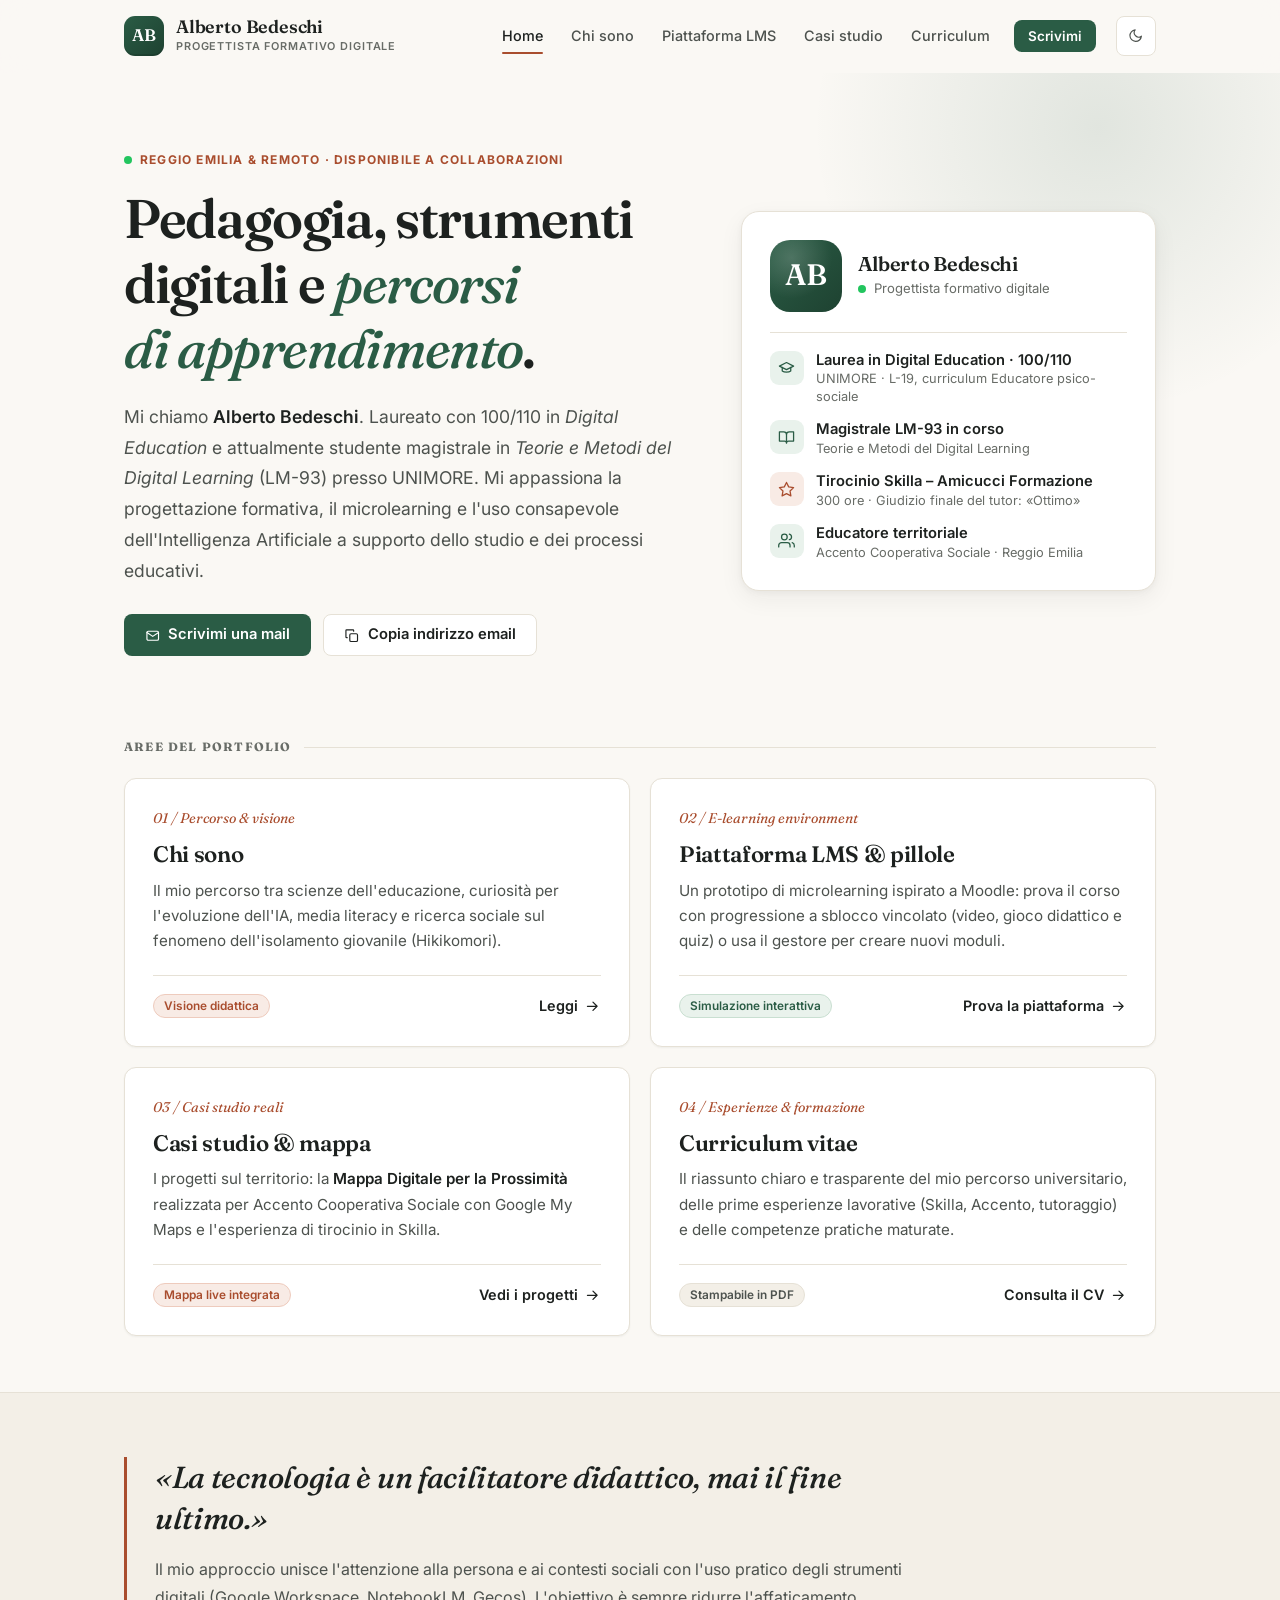
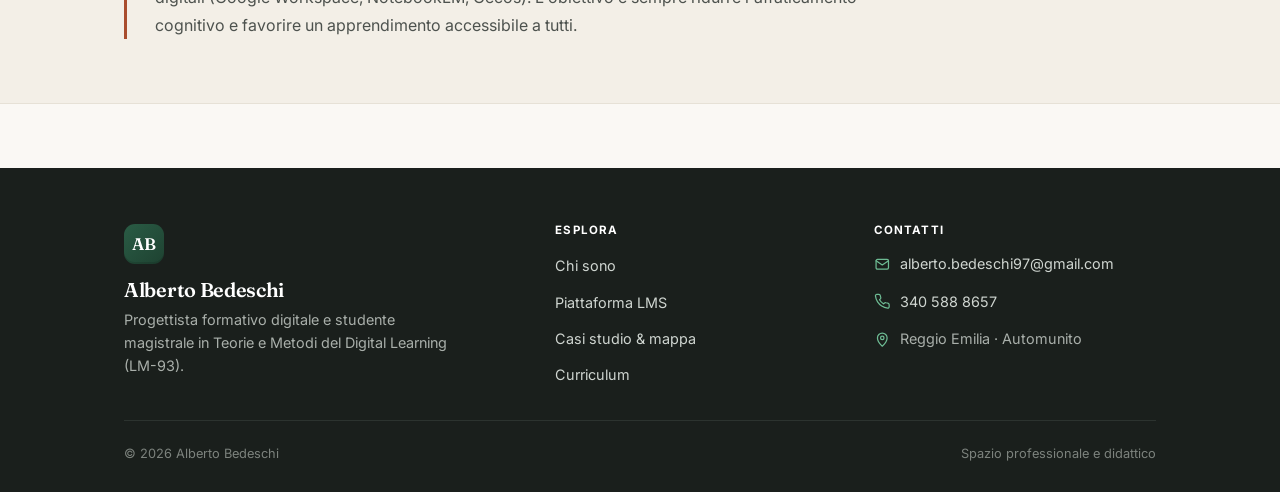
==== index.html @ 26164286 "Initial commit: portfolio and LMS platform" ====
<!DOCTYPE html>
<html lang="it">
<head>
  <meta charset="UTF-8">
  <meta name="viewport" content="width=device-width, initial-scale=1.0">
  <title>Alberto Bedeschi — Progettista Formativo Digitale</title>
  <meta name="description" content="Portfolio di Alberto Bedeschi: progettazione e-learning, microlearning, scienze dell'educazione e strumenti digitali per l'apprendimento. Reggio Emilia e remoto.">
  <meta name="author" content="Alberto Bedeschi">
  <meta name="theme-color" content="#faf8f4" media="(prefers-color-scheme: light)">
  <meta name="theme-color" content="#121614" media="(prefers-color-scheme: dark)">
  <meta property="og:type" content="website">
  <meta property="og:locale" content="it_IT">
  <meta property="og:site_name" content="Alberto Bedeschi — Portfolio">
  <meta property="og:title" content="Alberto Bedeschi — Progettista Formativo Digitale">
  <meta property="og:description" content="Pedagogia, strumenti digitali e percorsi di apprendimento: casi studio, un prototipo LMS interattivo e il curriculum.">
  <meta name="twitter:card" content="summary">
  <link rel="icon" href="favicon.svg" type="image/svg+xml">
  <link rel="preconnect" href="https://fonts.googleapis.com">
  <link rel="preconnect" href="https://fonts.gstatic.com" crossorigin>
  <link rel="stylesheet" href="https://fonts.googleapis.com/css2?family=Fraunces:ital,opsz,wght@0,9..144,500;0,9..144,600;1,9..144,500&family=Inter:wght@400;500;600;700&display=swap">
  <link rel="stylesheet" href="styles.css">
  <script>(function(){var d=document.documentElement,t;d.classList.add('js');try{t=localStorage.getItem('ab-theme')}catch(e){}if(!t)t=window.matchMedia('(prefers-color-scheme: dark)').matches?'dark':'light';d.setAttribute('data-theme',t)})();</script>
  <script type="application/ld+json">
  {
    "@context": "https://schema.org",
    "@type": "Person",
    "name": "Alberto Bedeschi",
    "jobTitle": "Progettista Formativo Digitale",
    "email": "mailto:alberto.bedeschi97@gmail.com",
    "telephone": "+39 340 588 8657",
    "address": { "@type": "PostalAddress", "addressLocality": "Reggio Emilia", "addressCountry": "IT" },
    "alumniOf": { "@type": "CollegeOrUniversity", "name": "Università degli Studi di Modena e Reggio Emilia (UNIMORE)" },
    "knowsAbout": ["Instructional Design", "E-learning", "Microlearning", "Digital Education", "Accessibilità WCAG", "Media literacy"],
    "knowsLanguage": ["it", "en", "es"]
  }
  </script>
</head>
<body>
  <a class="skip-link" href="#main">Salta al contenuto</a>

  <header class="site-header">
    <div class="container nav-wrapper">
      <a href="index.html" class="brand" aria-label="Alberto Bedeschi, torna alla Home">
        <span class="brand-mark" aria-hidden="true">AB</span>
        <span class="brand-text">
          <span class="brand-name">Alberto Bedeschi</span>
          <span class="brand-role">Progettista Formativo Digitale</span>
        </span>
      </a>
      <nav id="site-nav" class="site-nav" aria-label="Navigazione principale">
        <ul class="nav-menu">
          <li><a href="index.html" aria-current="page">Home</a></li>
          <li><a href="chi-sono.html">Chi sono</a></li>
          <li><a href="lms.html">Piattaforma LMS</a></li>
          <li><a href="progetti.html">Casi studio</a></li>
          <li><a href="profilo.html">Curriculum</a></li>
          <li><a href="mailto:alberto.bedeschi97@gmail.com" class="btn btn-primary btn-sm nav-cta">Scrivimi</a></li>
        </ul>
      </nav>
      <div class="nav-actions">
        <button class="icon-btn theme-toggle" type="button" data-theme-toggle aria-label="Attiva tema scuro">
          <svg class="icon icon-moon" aria-hidden="true"><use href="#i-moon"></use></svg>
          <svg class="icon icon-sun" aria-hidden="true"><use href="#i-sun"></use></svg>
        </button>
        <button class="icon-btn nav-toggle" type="button" aria-expanded="false" aria-controls="site-nav" aria-label="Apri menu">
          <span class="nav-toggle-bars" aria-hidden="true"><span></span><span></span><span></span></span>
        </button>
      </div>
    </div>
  </header>

  <main id="main">
    <!-- Hero -->
    <section class="hero">
      <div class="container hero-grid">
        <div class="reveal">
          <div class="intro-tag"><span class="status-dot" aria-hidden="true"></span>Reggio Emilia &amp; remoto · Disponibile a collaborazioni</div>
          <h1 class="intro-title">Pedagogia, strumenti digitali e <em>percorsi di apprendimento</em>.</h1>
          <p class="intro-lead">
            Mi chiamo <strong>Alberto Bedeschi</strong>. Laureato con 100/110 in <em>Digital Education</em> e attualmente studente magistrale in <em>Teorie e Metodi del Digital Learning</em> (LM-93) presso UNIMORE. Mi appassiona la progettazione formativa, il microlearning e l'uso consapevole dell'Intelligenza Artificiale a supporto dello studio e dei processi educativi.
          </p>
          <div class="cta-row">
            <a href="mailto:alberto.bedeschi97@gmail.com" class="btn btn-primary">
              <svg class="icon" aria-hidden="true"><use href="#i-mail"></use></svg>Scrivimi una mail
            </a>
            <button type="button" class="btn btn-secondary" data-copy="alberto.bedeschi97@gmail.com">
              <svg class="icon" aria-hidden="true"><use href="#i-copy"></use></svg>Copia indirizzo email
            </button>
          </div>
        </div>

        <aside class="profile-card reveal" aria-label="Profilo in breve">
          <div class="profile-card-head">
            <span class="profile-monogram" aria-hidden="true">AB</span>
            <div>
              <h2 class="profile-name">Alberto Bedeschi</h2>
              <div class="profile-status"><span class="status-dot" aria-hidden="true"></span>Progettista formativo digitale</div>
            </div>
          </div>
          <ul class="fact-list">
            <li>
              <span class="fact-icon"><svg class="icon" aria-hidden="true"><use href="#i-cap"></use></svg></span>
              <div>
                <div class="fact-title">Laurea in Digital Education · 100/110</div>
                <div class="fact-sub">UNIMORE · L-19, curriculum Educatore psico-sociale</div>
              </div>
            </li>
            <li>
              <span class="fact-icon"><svg class="icon" aria-hidden="true"><use href="#i-book"></use></svg></span>
              <div>
                <div class="fact-title">Magistrale LM-93 in corso</div>
                <div class="fact-sub">Teorie e Metodi del Digital Learning</div>
              </div>
            </li>
            <li>
              <span class="fact-icon terra"><svg class="icon" aria-hidden="true"><use href="#i-star"></use></svg></span>
              <div>
                <div class="fact-title">Tirocinio Skilla – Amicucci Formazione</div>
                <div class="fact-sub">300 ore · Giudizio finale del tutor: «Ottimo»</div>
              </div>
            </li>
            <li>
              <span class="fact-icon"><svg class="icon" aria-hidden="true"><use href="#i-users"></use></svg></span>
              <div>
                <div class="fact-title">Educatore territoriale</div>
                <div class="fact-sub">Accento Cooperativa Sociale · Reggio Emilia</div>
              </div>
            </li>
          </ul>
        </aside>
      </div>
    </section>

    <!-- Aree del portfolio -->
    <section class="section-tight" aria-labelledby="aree-title">
      <div class="container">
        <h2 class="section-label" id="aree-title">Aree del portfolio</h2>
        <div class="overview-grid reveal-stagger">
          <article class="overview-card">
            <div class="card-num">01 / Percorso &amp; visione</div>
            <h3 class="card-title">Chi sono</h3>
            <p class="card-text">Il mio percorso tra scienze dell'educazione, curiosità per l'evoluzione dell'IA, media literacy e ricerca sociale sul fenomeno dell'isolamento giovanile (Hikikomori).</p>
            <div class="card-foot">
              <span class="badge badge-terra">Visione didattica</span>
              <a href="chi-sono.html" class="card-link">Leggi <svg class="icon" aria-hidden="true"><use href="#i-arrow-right"></use></svg></a>
            </div>
          </article>

          <article class="overview-card">
            <div class="card-num">02 / E-learning environment</div>
            <h3 class="card-title">Piattaforma LMS &amp; pillole</h3>
            <p class="card-text">Un prototipo di microlearning ispirato a Moodle: prova il corso con progressione a sblocco vincolato (video, gioco didattico e quiz) o usa il gestore per creare nuovi moduli.</p>
            <div class="card-foot">
              <span class="badge badge-green">Simulazione interattiva</span>
              <a href="lms.html" class="card-link">Prova la piattaforma <svg class="icon" aria-hidden="true"><use href="#i-arrow-right"></use></svg></a>
            </div>
          </article>

          <article class="overview-card">
            <div class="card-num">03 / Casi studio reali</div>
            <h3 class="card-title">Casi studio &amp; mappa</h3>
            <p class="card-text">I progetti sul territorio: la <strong>Mappa Digitale per la Prossimità</strong> realizzata per Accento Cooperativa Sociale con Google My Maps e l'esperienza di tirocinio in Skilla.</p>
            <div class="card-foot">
              <span class="badge badge-terra">Mappa live integrata</span>
              <a href="progetti.html" class="card-link">Vedi i progetti <svg class="icon" aria-hidden="true"><use href="#i-arrow-right"></use></svg></a>
            </div>
          </article>

          <article class="overview-card">
            <div class="card-num">04 / Esperienze &amp; formazione</div>
            <h3 class="card-title">Curriculum vitae</h3>
            <p class="card-text">Il riassunto chiaro e trasparente del mio percorso universitario, delle prime esperienze lavorative (Skilla, Accento, tutoraggio) e delle competenze pratiche maturate.</p>
            <div class="card-foot">
              <span class="badge">Stampabile in PDF</span>
              <a href="profilo.html" class="card-link">Consulta il CV <svg class="icon" aria-hidden="true"><use href="#i-arrow-right"></use></svg></a>
            </div>
          </article>
        </div>
      </div>
    </section>

    <!-- Principio guida -->
    <section class="quote-band">
      <div class="container">
        <blockquote class="reveal">
          <p>«La tecnologia è un facilitatore didattico, mai il fine ultimo.»</p>
          <p>Il mio approccio unisce l'attenzione alla persona e ai contesti sociali con l'uso pratico degli strumenti digitali (Google Workspace, NotebookLM, Gecos). L'obiettivo è sempre ridurre l'affaticamento cognitivo e favorire un apprendimento accessibile a tutti.</p>
        </blockquote>
      </div>
    </section>
  </main>

  <footer class="site-footer">
    <div class="container">
      <div class="footer-inner">
        <div class="footer-brand">
          <span class="brand-mark" aria-hidden="true">AB</span>
          <h2>Alberto Bedeschi</h2>
          <p>Progettista formativo digitale e studente magistrale in Teorie e Metodi del Digital Learning (LM-93).</p>
        </div>
        <div class="footer-col">
          <h3>Esplora</h3>
          <ul>
            <li><a href="chi-sono.html">Chi sono</a></li>
            <li><a href="lms.html">Piattaforma LMS</a></li>
            <li><a href="progetti.html">Casi studio &amp; mappa</a></li>
            <li><a href="profilo.html">Curriculum</a></li>
          </ul>
        </div>
        <div class="footer-col">
          <h3>Contatti</h3>
          <ul>
            <li><a href="mailto:alberto.bedeschi97@gmail.com"><svg class="icon" aria-hidden="true"><use href="#i-mail"></use></svg>alberto.bedeschi97@gmail.com</a></li>
            <li><a href="tel:+393405888657"><svg class="icon" aria-hidden="true"><use href="#i-phone"></use></svg>340 588 8657</a></li>
            <li><span><svg class="icon" aria-hidden="true"><use href="#i-pin"></use></svg>Reggio Emilia · Automunito</span></li>
          </ul>
        </div>
      </div>
      <div class="footer-copy">
        <span>© <span data-year>2026</span> Alberto Bedeschi</span>
        <span>Spazio professionale e didattico</span>
      </div>
    </div>
  </footer>

  <script src="main.js"></script>
</body>
</html>
---- styles.css ----
/* =========================================================
   Alberto Bedeschi — Portfolio & Micro-LMS
   Stile editoriale, umano e tipografico
   ---------------------------------------------------------
   Indice
   1. Design tokens (tema chiaro / scuro)
   2. Base & tipografia
   3. Layout & utility
   4. Header & navigazione (desktop + mobile)
   5. Bottoni, badge, chip
   6. Hero & intestazioni di pagina
   7. Card & sezioni (Home, Chi sono)
   8. Casi studio
   9. Curriculum (timeline)
   10. Piattaforma LMS
   11. Dialog, form, toast
   12. Footer
   13. Animazioni
   14. Responsive
   15. Stampa
   ========================================================= */

/* 1. DESIGN TOKENS ======================================== */
:root {
  --bg: #faf8f4;
  --surface: #ffffff;
  --surface-2: #f3efe7;
  --surface-3: #ebe6db;
  --text: #1d211f;
  --text-muted: #4d524e;
  --text-soft: #686c67;          /* AA su --bg e --surface */
  --border: #e6e1d6;
  --border-strong: #d3cdc0;

  --accent: #2a5c45;             /* verde bosco */
  --accent-strong: #1e4231;
  --accent-soft: #e9f2ec;
  --accent-soft-border: #c9dfd1;
  --on-accent: #ffffff;

  --terra: #a94d2e;              /* terracotta */
  --terra-strong: #8a3c22;
  --terra-soft: #f8ebe5;
  --terra-soft-border: #eecbbd;

  --success: #17703a;
  --success-soft: #e8f5ec;
  --success-border: #b7e0c4;
  --danger: #b42318;
  --danger-soft: #fdf0ee;
  --danger-border: #f5c6c0;
  --warning: #7a5600;
  --warning-soft: #fdf7e6;
  --warning-border: #f3e2ae;

  --footer-bg: #1a1f1c;
  --footer-text: #a9afaa;
  --footer-strong: #ffffff;
  --footer-border: #2c332f;

  --radius-sm: 8px;
  --radius: 12px;
  --radius-lg: 18px;
  --radius-pill: 999px;

  --font-serif: "Fraunces", "Iowan Old Style", "Charter", Georgia, serif;
  --font-sans: "Inter", -apple-system, BlinkMacSystemFont, "Segoe UI", Roboto, "Helvetica Neue", Arial, sans-serif;

  --shadow-sm: 0 1px 2px rgba(29, 33, 31, 0.05);
  --shadow: 0 2px 6px rgba(29, 33, 31, 0.04), 0 8px 24px rgba(29, 33, 31, 0.06);
  --shadow-lg: 0 12px 40px rgba(29, 33, 31, 0.14);

  --header-h: 72px;
  --ease: cubic-bezier(0.2, 0.7, 0.2, 1);

  color-scheme: light;
}

[data-theme="dark"] {
  --bg: #121614;
  --surface: #1a1f1c;
  --surface-2: #212724;
  --surface-3: #2a312d;
  --text: #ece9e2;
  --text-muted: #bfc3bd;
  --text-soft: #959a94;
  --border: #2c332f;
  --border-strong: #3b4440;

  --accent: #6dbb93;
  --accent-strong: #8fd0ae;
  --accent-soft: #1d2d25;
  --accent-soft-border: #2d4a3b;
  --on-accent: #0e1a13;

  --terra: #e3916f;
  --terra-strong: #f0a98b;
  --terra-soft: #2e211b;
  --terra-soft-border: #4d3328;

  --success: #6fcf97;
  --success-soft: #16261d;
  --success-border: #2a4a36;
  --danger: #f08b80;
  --danger-soft: #2c1917;
  --danger-border: #573029;
  --warning: #e8c66a;
  --warning-soft: #29230f;
  --warning-border: #4d4220;

  --footer-bg: #0c0f0d;
  --footer-text: #9aa09b;
  --footer-border: #222824;

  --shadow-sm: 0 1px 2px rgba(0, 0, 0, 0.3);
  --shadow: 0 2px 6px rgba(0, 0, 0, 0.25), 0 8px 24px rgba(0, 0, 0, 0.25);
  --shadow-lg: 0 12px 40px rgba(0, 0, 0, 0.5);

  color-scheme: dark;
}

/* 2. BASE & TIPOGRAFIA ===================================== */
*, *::before, *::after { box-sizing: border-box; }
* { margin: 0; padding: 0; }

html {
  scroll-behavior: smooth;
  scroll-padding-top: calc(var(--header-h) + 16px);
  -webkit-text-size-adjust: 100%;
}

body {
  font-family: var(--font-sans);
  font-size: 1rem;
  color: var(--text);
  background: var(--bg);
  line-height: 1.65;
  -webkit-font-smoothing: antialiased;
  text-rendering: optimizeLegibility;
  min-height: 100vh;
  display: flex;
  flex-direction: column;
  transition: background-color 0.25s ease, color 0.25s ease;
}

main { flex: 1; }

h1, h2, h3, h4 {
  font-family: var(--font-serif);
  font-weight: 600;
  color: var(--text);
  line-height: 1.2;
  letter-spacing: -0.015em;
  font-optical-sizing: auto;
}

p { color: var(--text-muted); }
strong { color: var(--text); font-weight: 600; }
em { font-style: italic; }

a {
  color: var(--accent);
  text-decoration: none;
  transition: color 0.2s ease;
}
a:hover { color: var(--terra); }

img, svg, iframe { display: block; max-width: 100%; }

::selection { background: var(--accent); color: var(--on-accent); }

:focus-visible {
  outline: 2px solid var(--terra);
  outline-offset: 3px;
  border-radius: 4px;
}

.icon {
  width: 1.15em;
  height: 1.15em;
  flex-shrink: 0;
  stroke: currentColor;
  fill: none;
  stroke-width: 1.8;
  stroke-linecap: round;
  stroke-linejoin: round;
}

/* 3. LAYOUT & UTILITY ===================================== */
.container {
  width: 100%;
  max-width: 1080px;
  margin: 0 auto;
  padding: 0 24px;
}

.section { padding: 56px 0; }
.section-tight { padding: 28px 0 56px; }

.section-label {
  display: flex;
  align-items: center;
  gap: 12px;
  font-size: 0.75rem;
  font-weight: 700;
  text-transform: uppercase;
  letter-spacing: 0.1em;
  color: var(--text-soft);
  margin-bottom: 24px;
}
.section-label::after {
  content: "";
  flex: 1;
  height: 1px;
  background: var(--border);
}

.visually-hidden {
  position: absolute !important;
  width: 1px; height: 1px;
  padding: 0; margin: -1px;
  overflow: hidden; clip: rect(0, 0, 0, 0);
  white-space: nowrap; border: 0;
}

.skip-link {
  position: absolute;
  left: 16px;
  top: -60px;
  z-index: 1000;
  background: var(--accent);
  color: var(--on-accent);
  padding: 10px 16px;
  border-radius: var(--radius-sm);
  font-weight: 600;
  transition: top 0.2s ease;
}
.skip-link:focus { top: 12px; color: var(--on-accent); }

.text-center { text-align: center; }
.mt-lg { margin-top: 40px; }
.mt-md { margin-top: 24px; }
.cta-row {
  display: flex;
  flex-wrap: wrap;
  gap: 12px;
  align-items: center;
}
.cta-row.center { justify-content: center; }

/* 4. HEADER & NAVIGAZIONE ================================== */
.site-header {
  position: sticky;
  top: 0;
  z-index: 100;
  background: color-mix(in srgb, var(--bg) 88%, transparent);
  backdrop-filter: saturate(1.4) blur(12px);
  -webkit-backdrop-filter: saturate(1.4) blur(12px);
  border-bottom: 1px solid transparent;
  transition: border-color 0.25s ease, box-shadow 0.25s ease, background-color 0.25s ease;
}
.site-header.is-scrolled {
  border-bottom-color: var(--border);
  box-shadow: var(--shadow-sm);
}

.nav-wrapper {
  display: flex;
  align-items: center;
  gap: 20px;
  height: var(--header-h);
}

.brand {
  display: flex;
  align-items: center;
  gap: 12px;
  color: var(--text);
  min-width: 0;
}
.brand:hover { color: var(--text); }

.brand-mark {
  display: grid;
  place-items: center;
  width: 40px;
  height: 40px;
  border-radius: 11px;
  background: linear-gradient(135deg, var(--accent) 0%, var(--accent-strong) 100%);
  color: var(--on-accent);
  font-family: var(--font-serif);
  font-weight: 600;
  font-size: 1.05rem;
  letter-spacing: -0.02em;
  flex-shrink: 0;
  box-shadow: inset 0 -2px 0 rgba(0, 0, 0, 0.12);
  transition: transform 0.3s var(--ease);
}
.brand:hover .brand-mark { transform: rotate(-6deg) scale(1.04); }

.brand-text { display: flex; flex-direction: column; min-width: 0; }
.brand-name {
  font-family: var(--font-serif);
  font-size: 1.12rem;
  font-weight: 600;
  line-height: 1.2;
  letter-spacing: -0.01em;
  white-space: nowrap;
}
.brand-role {
  font-size: 0.68rem;
  font-weight: 600;
  color: var(--text-soft);
  text-transform: uppercase;
  letter-spacing: 0.08em;
  white-space: nowrap;
}

.site-nav { margin-left: auto; }

.nav-menu {
  display: flex;
  align-items: center;
  gap: 4px;
  list-style: none;
}

.nav-menu a:not(.btn) {
  display: block;
  font-size: 0.9rem;
  font-weight: 500;
  color: var(--text-muted);
  padding: 8px 12px;
  border-radius: var(--radius-sm);
  position: relative;
  transition: color 0.2s ease, background-color 0.2s ease;
}
.nav-menu a:not(.btn):hover {
  color: var(--text);
  background: var(--surface-2);
}
.nav-menu a[aria-current="page"] { color: var(--text); }
.nav-menu a[aria-current="page"]::after {
  content: "";
  position: absolute;
  left: 12px;
  right: 12px;
  bottom: 2px;
  height: 2px;
  border-radius: 2px;
  background: var(--terra);
}
.nav-menu .nav-cta { margin-left: 8px; }

.nav-actions {
  display: flex;
  align-items: center;
  gap: 6px;
}

.icon-btn {
  display: inline-grid;
  place-items: center;
  width: 40px;
  height: 40px;
  border-radius: var(--radius-sm);
  border: 1px solid var(--border);
  background: var(--surface);
  color: var(--text-muted);
  cursor: pointer;
  transition: all 0.2s ease;
}
.icon-btn:hover { color: var(--text); border-color: var(--border-strong); background: var(--surface-2); }

.theme-toggle .icon-sun { display: none; }
[data-theme="dark"] .theme-toggle .icon-sun { display: block; }
[data-theme="dark"] .theme-toggle .icon-moon { display: none; }

.nav-toggle { display: none; }
.nav-toggle-bars {
  position: relative;
  width: 18px;
  height: 12px;
}
.nav-toggle-bars span {
  position: absolute;
  left: 0;
  width: 100%;
  height: 2px;
  border-radius: 2px;
  background: currentColor;
  transition: transform 0.3s var(--ease), opacity 0.2s ease, top 0.3s var(--ease);
}
.nav-toggle-bars span:nth-child(1) { top: 0; }
.nav-toggle-bars span:nth-child(2) { top: 5px; }
.nav-toggle-bars span:nth-child(3) { top: 10px; }
.site-header.nav-open .nav-toggle-bars span:nth-child(1) { top: 5px; transform: rotate(45deg); }
.site-header.nav-open .nav-toggle-bars span:nth-child(2) { opacity: 0; }
.site-header.nav-open .nav-toggle-bars span:nth-child(3) { top: 5px; transform: rotate(-45deg); }

/* 5. BOTTONI, BADGE, CHIP ================================== */
.btn {
  display: inline-flex;
  align-items: center;
  justify-content: center;
  gap: 8px;
  font-family: inherit;
  font-weight: 600;
  font-size: 0.92rem;
  line-height: 1.2;
  padding: 11px 20px;
  border-radius: var(--radius-sm);
  border: 1px solid transparent;
  cursor: pointer;
  text-decoration: none;
  white-space: nowrap;
  transition: background-color 0.2s ease, border-color 0.2s ease, color 0.2s ease, box-shadow 0.2s ease, transform 0.15s ease;
}
.btn:active:not(:disabled) { transform: translateY(1px); }
.btn:disabled { opacity: 0.55; cursor: not-allowed; }
.btn .icon { width: 1.05em; height: 1.05em; }

.btn-primary { background: var(--accent); color: var(--on-accent); }
.btn-primary:hover:not(:disabled) {
  background: var(--accent-strong);
  color: var(--on-accent);
  box-shadow: 0 4px 14px color-mix(in srgb, var(--accent) 30%, transparent);
}

.btn-secondary {
  background: var(--surface);
  color: var(--text);
  border-color: var(--border);
}
.btn-secondary:hover:not(:disabled) {
  background: var(--surface-2);
  color: var(--text);
  border-color: var(--border-strong);
}

.btn-terra { background: var(--terra); color: #fff; }
[data-theme="dark"] .btn-terra { color: #1d120d; }
.btn-terra:hover:not(:disabled) { background: var(--terra-strong); color: #fff; }
[data-theme="dark"] .btn-terra:hover:not(:disabled) { color: #1d120d; }

.btn-ghost { background: transparent; color: var(--text-muted); }
.btn-ghost:hover:not(:disabled) { background: var(--surface-2); color: var(--text); }

.btn-danger-ghost { background: transparent; color: var(--danger); border-color: var(--border); }
.btn-danger-ghost:hover:not(:disabled) { background: var(--danger-soft); border-color: var(--danger-border); color: var(--danger); }

.btn-sm { padding: 7px 13px; font-size: 0.84rem; }
.btn-xs { padding: 5px 9px; font-size: 0.78rem; border-radius: 6px; }
.btn-block { width: 100%; }

.badge {
  display: inline-flex;
  align-items: center;
  gap: 6px;
  font-size: 0.74rem;
  font-weight: 600;
  line-height: 1.4;
  padding: 3px 10px;
  border-radius: var(--radius-pill);
  background: var(--surface-2);
  color: var(--text-muted);
  border: 1px solid var(--border);
}
.badge-green { background: var(--accent-soft); color: var(--accent); border-color: var(--accent-soft-border); }
.badge-terra { background: var(--terra-soft); color: var(--terra); border-color: var(--terra-soft-border); }

.chip-list {
  display: flex;
  flex-wrap: wrap;
  gap: 8px;
  list-style: none;
}
.chip {
  font-size: 0.84rem;
  font-weight: 500;
  padding: 6px 12px;
  border-radius: var(--radius-pill);
  background: var(--surface);
  border: 1px solid var(--border);
  color: var(--text);
}

.status-dot {
  width: 8px;
  height: 8px;
  border-radius: 50%;
  background: #22c55e;
  box-shadow: 0 0 0 0 rgba(34, 197, 94, 0.5);
  animation: pulse 2.4s infinite;
  flex-shrink: 0;
}

/* 6. HERO & INTESTAZIONI =================================== */
.page-intro { padding: 64px 0 32px; }

.intro-tag {
  display: inline-flex;
  align-items: center;
  gap: 8px;
  font-size: 0.75rem;
  font-weight: 700;
  text-transform: uppercase;
  letter-spacing: 0.1em;
  color: var(--terra);
  margin-bottom: 16px;
}

.intro-title {
  font-size: clamp(2rem, 4.2vw, 3rem);
  font-weight: 600;
  letter-spacing: -0.025em;
  margin-bottom: 20px;
  max-width: 20ch;
  text-wrap: balance;
}
.intro-title em {
  font-style: italic;
  color: var(--accent);
  font-weight: 500;
}

.intro-lead {
  font-size: 1.1rem;
  line-height: 1.75;
  max-width: 68ch;
}

/* Hero della Home */
.hero {
  padding: 72px 0 56px;
  position: relative;
  overflow: hidden;
}
.hero::before {
  content: "";
  position: absolute;
  inset: -40% -10% auto auto;
  width: 620px;
  height: 620px;
  border-radius: 50%;
  background: radial-gradient(circle, color-mix(in srgb, var(--accent) 12%, transparent) 0%, transparent 65%);
  pointer-events: none;
  z-index: -1;
}
.hero-grid {
  display: grid;
  grid-template-columns: 1.35fr 1fr;
  gap: 56px;
  align-items: center;
}
.hero .intro-title { font-size: clamp(2.2rem, 5vw, 3.4rem); max-width: 16ch; }
.hero .intro-lead { margin-bottom: 28px; }

.profile-card {
  background: var(--surface);
  border: 1px solid var(--border);
  border-radius: var(--radius-lg);
  padding: 28px;
  box-shadow: var(--shadow);
  position: relative;
}
.profile-card-head {
  display: flex;
  align-items: center;
  gap: 16px;
  padding-bottom: 20px;
  margin-bottom: 18px;
  border-bottom: 1px solid var(--border);
}
.profile-monogram {
  display: grid;
  place-items: center;
  width: 72px;
  height: 72px;
  border-radius: 20px;
  background:
    radial-gradient(circle at 30% 25%, rgba(255, 255, 255, 0.18), transparent 55%),
    linear-gradient(135deg, var(--accent) 0%, var(--accent-strong) 100%);
  color: var(--on-accent);
  font-family: var(--font-serif);
  font-size: 1.85rem;
  font-weight: 600;
  letter-spacing: -0.03em;
  flex-shrink: 0;
}
.profile-name { font-size: 1.25rem; margin-bottom: 2px; }
.profile-status {
  display: flex;
  align-items: center;
  gap: 8px;
  font-size: 0.82rem;
  color: var(--text-soft);
}

.fact-list { list-style: none; display: grid; gap: 14px; }
.fact-list li {
  display: grid;
  grid-template-columns: 34px 1fr;
  gap: 12px;
  align-items: start;
}
.fact-icon {
  display: grid;
  place-items: center;
  width: 34px;
  height: 34px;
  border-radius: 9px;
  background: var(--accent-soft);
  color: var(--accent);
}
.fact-icon.terra { background: var(--terra-soft); color: var(--terra); }
.fact-icon .icon { width: 17px; height: 17px; }
.fact-title { font-size: 0.92rem; font-weight: 600; color: var(--text); line-height: 1.35; }
.fact-sub { font-size: 0.8rem; color: var(--text-soft); line-height: 1.4; }

/* 7. CARD & SEZIONI ======================================== */
.overview-grid {
  display: grid;
  grid-template-columns: repeat(2, 1fr);
  gap: 20px;
}

.overview-card {
  position: relative;
  display: flex;
  flex-direction: column;
  background: var(--surface);
  border: 1px solid var(--border);
  border-radius: var(--radius);
  padding: 28px;
  box-shadow: var(--shadow-sm);
  transition: transform 0.3s var(--ease), box-shadow 0.3s var(--ease), border-color 0.3s ease;
}
.overview-card:hover {
  transform: translateY(-3px);
  box-shadow: var(--shadow);
  border-color: var(--border-strong);
}
.overview-card:focus-within { border-color: var(--accent); }

.card-num {
  font-family: var(--font-serif);
  font-size: 0.88rem;
  font-style: italic;
  color: var(--terra);
  margin-bottom: 10px;
}
.card-title { font-size: 1.4rem; margin-bottom: 10px; }
.card-text {
  font-size: 0.95rem;
  line-height: 1.65;
  margin-bottom: 22px;
  flex: 1;
}
.card-foot {
  display: flex;
  align-items: center;
  justify-content: space-between;
  gap: 12px;
  padding-top: 18px;
  border-top: 1px solid var(--border);
}
.card-link {
  display: inline-flex;
  align-items: center;
  gap: 6px;
  font-size: 0.9rem;
  font-weight: 600;
  color: var(--text);
}
/* tutta la card è cliccabile */
.card-link::after { content: ""; position: absolute; inset: 0; border-radius: inherit; }
.card-link .icon { transition: transform 0.3s var(--ease); }
.overview-card:hover .card-link { color: var(--accent); }
.overview-card:hover .card-link .icon { transform: translateX(4px); }

.quote-band {
  background: var(--surface-2);
  border-top: 1px solid var(--border);
  border-bottom: 1px solid var(--border);
  padding: 64px 0;
}
.quote-band blockquote {
  max-width: 780px;
  position: relative;
  padding-left: 28px;
  border-left: 3px solid var(--terra);
}
.quote-band blockquote p:first-child {
  font-family: var(--font-serif);
  font-size: clamp(1.4rem, 2.6vw, 1.9rem);
  font-weight: 500;
  font-style: italic;
  color: var(--text);
  line-height: 1.35;
  letter-spacing: -0.01em;
  margin-bottom: 16px;
}
.quote-band blockquote p + p { font-size: 1rem; line-height: 1.75; }

/* Essay (Chi sono) */
.essay-block {
  background: var(--surface);
  border: 1px solid var(--border);
  border-radius: var(--radius);
  padding: 40px;
  margin-bottom: 24px;
  box-shadow: var(--shadow-sm);
}
.essay-eyebrow {
  font-size: 0.75rem;
  text-transform: uppercase;
  font-weight: 700;
  color: var(--terra);
  letter-spacing: 0.08em;
  margin-bottom: 8px;
}
.essay-title { font-size: clamp(1.4rem, 2.6vw, 1.8rem); margin-bottom: 18px; max-width: 30ch; }
.essay-body > p { margin-bottom: 16px; line-height: 1.75; max-width: 72ch; }

.essay-bullets { list-style: none; margin: 20px 0 0; display: grid; gap: 16px; }
.essay-bullets li {
  position: relative;
  padding-left: 28px;
  color: var(--text-muted);
  font-size: 0.97rem;
  line-height: 1.7;
  max-width: 76ch;
}
.essay-bullets li::before {
  content: "";
  position: absolute;
  left: 2px;
  top: 0.72em;
  width: 14px;
  height: 2px;
  border-radius: 2px;
  background: var(--accent);
}

.skills-cards-grid {
  display: grid;
  grid-template-columns: repeat(auto-fit, minmax(260px, 1fr));
  gap: 16px;
}
.skill-pill-card {
  background: var(--surface);
  border: 1px solid var(--border);
  border-radius: var(--radius);
  padding: 22px;
  transition: border-color 0.2s ease, transform 0.3s var(--ease);
}
.skill-pill-card:hover { border-color: var(--border-strong); transform: translateY(-2px); }
.skill-pill-card .fact-icon { margin-bottom: 14px; }
.skill-pill-card h3 { font-size: 1.05rem; margin-bottom: 6px; }
.skill-pill-card p { font-size: 0.9rem; line-height: 1.6; }

/* 8. CASI STUDIO =========================================== */
.case-study {
  background: var(--surface);
  border: 1px solid var(--border);
  border-radius: var(--radius-lg);
  padding: 44px;
  margin-bottom: 32px;
  box-shadow: var(--shadow-sm);
}
.case-meta { display: flex; flex-wrap: wrap; gap: 8px; margin-bottom: 18px; }
.case-title { font-size: clamp(1.5rem, 3vw, 2rem); margin-bottom: 14px; max-width: 28ch; }
.case-lead { font-size: 1.02rem; line-height: 1.75; max-width: 75ch; }

.task-grid {
  display: grid;
  grid-template-columns: repeat(3, 1fr);
  gap: 16px;
  margin-top: 28px;
}
.task-card {
  background: var(--surface-2);
  border: 1px solid var(--border);
  border-radius: var(--radius);
  padding: 22px;
}
.task-card .fact-icon { margin-bottom: 14px; background: var(--surface); }
.task-card h3 { font-size: 1.02rem; margin-bottom: 8px; }
.task-card p { font-size: 0.9rem; line-height: 1.6; }

.quote-card {
  position: relative;
  margin-top: 28px;
  padding: 24px 28px 24px 64px;
  background: var(--accent-soft);
  border: 1px solid var(--accent-soft-border);
  border-radius: var(--radius);
}
.quote-card::before {
  content: "“";
  position: absolute;
  left: 20px;
  top: 6px;
  font-family: var(--font-serif);
  font-size: 4rem;
  line-height: 1;
  color: var(--accent);
  opacity: 0.6;
}
.quote-card blockquote p {
  font-family: var(--font-serif);
  font-style: italic;
  font-size: 1.05rem;
  line-height: 1.6;
  color: var(--text);
}
.quote-card figcaption {
  margin-top: 10px;
  font-size: 0.84rem;
  font-weight: 600;
  color: var(--accent);
}

.case-grid {
  display: grid;
  grid-template-columns: 1.05fr 0.95fr;
  gap: 36px;
  align-items: start;
  margin-top: 28px;
}
.case-subtitle { font-size: 1.15rem; margin-bottom: 14px; }

.feature-list { list-style: none; display: grid; gap: 14px; margin-bottom: 22px; }
.feature-list li {
  position: relative;
  padding-left: 26px;
  font-size: 0.96rem;
  line-height: 1.7;
  color: var(--text-muted);
}
.feature-list li::before {
  content: "";
  position: absolute;
  left: 4px;
  top: 0.6em;
  width: 8px;
  height: 8px;
  border-radius: 50%;
  background: var(--accent);
  box-shadow: 0 0 0 3px var(--accent-soft);
}

.map-embed {
  border: 1px solid var(--border);
  border-radius: var(--radius);
  overflow: hidden;
  background: var(--surface);
  box-shadow: var(--shadow);
}
.map-embed-header {
  display: flex;
  align-items: center;
  justify-content: space-between;
  gap: 10px;
  padding: 11px 16px;
  background: var(--footer-bg);
  color: #fff;
  font-size: 0.84rem;
  font-weight: 600;
}
.map-embed-header span { display: inline-flex; align-items: center; gap: 8px; }
.map-live { color: #6ee7b7; font-size: 0.75rem; }
.map-embed iframe { width: 100%; height: 380px; border: 0; background: var(--surface-2); }
.map-caption { font-size: 0.8rem; color: var(--text-soft); margin-top: 10px; text-align: center; }

/* 9. CURRICULUM ============================================ */
.cv-toolbar {
  display: flex;
  justify-content: space-between;
  align-items: center;
  gap: 16px;
  flex-wrap: wrap;
  margin-bottom: 24px;
}

.cv-card {
  background: var(--surface);
  border: 1px solid var(--border);
  border-radius: var(--radius-lg);
  padding: 40px;
  margin-bottom: 24px;
  box-shadow: var(--shadow-sm);
}
.cv-section-title {
  display: flex;
  align-items: center;
  gap: 12px;
  font-size: 1.45rem;
  margin-bottom: 28px;
}
.cv-section-title .fact-icon { width: 38px; height: 38px; }

.timeline { list-style: none; position: relative; }
.timeline::before {
  content: "";
  position: absolute;
  left: 7px;
  top: 8px;
  bottom: 8px;
  width: 2px;
  background: var(--border);
}
.timeline-item { position: relative; padding-left: 40px; padding-bottom: 32px; }
.timeline-item:last-child { padding-bottom: 0; }
.timeline-item::before {
  content: "";
  position: absolute;
  left: 0;
  top: 6px;
  width: 16px;
  height: 16px;
  border-radius: 50%;
  background: var(--surface);
  border: 3px solid var(--accent);
}
.timeline-item.is-current::before {
  background: var(--accent);
  box-shadow: 0 0 0 4px var(--accent-soft);
}

.job-header {
  display: flex;
  justify-content: space-between;
  align-items: baseline;
  flex-wrap: wrap;
  gap: 4px 16px;
  margin-bottom: 4px;
}
.job-title { font-family: var(--font-serif); font-size: 1.15rem; font-weight: 600; color: var(--text); line-height: 1.35; }
.job-period {
  font-size: 0.8rem;
  font-weight: 600;
  color: var(--text-soft);
  white-space: nowrap;
  font-variant-numeric: tabular-nums;
}
.job-company { font-size: 0.93rem; font-weight: 600; color: var(--accent); margin-bottom: 10px; }
.job-desc { font-size: 0.94rem; line-height: 1.7; color: var(--text-muted); }
.job-desc p + p { margin-top: 6px; }
.job-desc ul { list-style: none; display: grid; gap: 8px; }
.job-desc li { position: relative; padding-left: 18px; }
.job-desc li::before {
  content: "";
  position: absolute;
  left: 2px;
  top: 0.7em;
  width: 6px;
  height: 6px;
  border-radius: 50%;
  background: var(--border-strong);
}
.job-highlight {
  display: inline-flex;
  align-items: center;
  gap: 6px;
  margin-top: 12px;
}

.skills-grid { display: grid; grid-template-columns: 1fr 1fr; gap: 20px; }
.skills-box {
  background: var(--surface-2);
  border: 1px solid var(--border);
  border-radius: var(--radius);
  padding: 24px;
}
.skills-box h3 { display: flex; align-items: center; gap: 10px; font-size: 1.1rem; margin-bottom: 16px; }
.skills-box.green h3 { color: var(--accent); }
.skills-box.terra h3 { color: var(--terra); }

.lang-list { display: grid; gap: 14px; margin-top: 4px; }
.lang-row { display: grid; grid-template-columns: 90px 1fr 36px; align-items: center; gap: 12px; font-size: 0.9rem; }
.lang-row strong { font-weight: 600; }
.lang-bar { height: 6px; background: var(--surface-3); border-radius: 99px; overflow: hidden; }
.lang-bar span { display: block; height: 100%; background: var(--accent); border-radius: inherit; }
.w-100 { width: 100%; }
.w-67 { width: 67%; }
.w-50 { width: 50%; }
.lang-level { font-size: 0.8rem; font-weight: 700; color: var(--text-soft); text-align: right; }

/* 10. PIATTAFORMA LMS ====================================== */
.lms-box {
  background: var(--surface);
  border: 1px solid var(--border);
  border-radius: var(--radius-lg);
  box-shadow: var(--shadow);
  overflow: hidden;
}

.lms-toolbar {
  display: flex;
  justify-content: space-between;
  align-items: center;
  flex-wrap: wrap;
  gap: 12px;
  padding: 14px 22px;
  background: #1a1f1c;
  color: #f2efe9;
}
.lms-course-picker { display: flex; align-items: center; gap: 10px; min-width: 0; flex: 1 1 320px; }
.lms-course-picker label {
  font-size: 0.72rem;
  font-weight: 700;
  color: #a4aaa5;
  text-transform: uppercase;
  letter-spacing: 0.06em;
  white-space: nowrap;
}
.lms-select {
  flex: 1;
  min-width: 0;
  max-width: 460px;
  padding: 8px 34px 8px 12px;
  font: inherit;
  font-size: 0.86rem;
  color: #fff;
  background: #262d29 url("data:image/svg+xml,%3Csvg xmlns='http://www.w3.org/2000/svg' width='12' height='12' viewBox='0 0 24 24' fill='none' stroke='%23a4aaa5' stroke-width='2.5'%3E%3Cpath d='m6 9 6 6 6-6'/%3E%3C/svg%3E") no-repeat right 12px center;
  border: 1px solid #39423d;
  border-radius: var(--radius-sm);
  appearance: none;
  cursor: pointer;
  text-overflow: ellipsis;
}
.lms-select option { background: #262d29; color: #fff; }

.lms-switch-group {
  display: flex;
  background: #262d29;
  border-radius: var(--radius-sm);
  padding: 3px;
  gap: 2px;
}
.lms-switch-btn {
  display: inline-flex;
  align-items: center;
  gap: 6px;
  padding: 7px 14px;
  font: inherit;
  font-size: 0.82rem;
  font-weight: 600;
  color: #a4aaa5;
  background: transparent;
  border: none;
  border-radius: 6px;
  cursor: pointer;
  transition: all 0.2s ease;
}
.lms-switch-btn:hover { color: #fff; }
.lms-switch-btn[aria-selected="true"] { background: #2a5c45; color: #fff; }

.lms-header-info {
  display: flex;
  justify-content: space-between;
  align-items: center;
  flex-wrap: wrap;
  gap: 14px;
  padding: 16px 22px;
  background: var(--surface-2);
  border-bottom: 1px solid var(--border);
}
.lms-course-title { font-family: var(--font-serif); font-size: 1.12rem; font-weight: 600; color: var(--text); line-height: 1.3; }
.lms-course-cat { font-size: 0.78rem; color: var(--text-soft); margin-top: 2px; }

.lms-progress { display: flex; align-items: center; gap: 12px; }
.lms-progress-track {
  width: 160px;
  height: 8px;
  background: var(--surface-3);
  border-radius: 99px;
  overflow: hidden;
}
.lms-progress-fill {
  height: 100%;
  width: 0;
  border-radius: inherit;
  background: linear-gradient(90deg, var(--accent), var(--accent-strong));
  transition: width 0.5s var(--ease);
}
.lms-progress-text { font-size: 0.85rem; font-weight: 700; color: var(--text); font-variant-numeric: tabular-nums; min-width: 38px; text-align: right; }

.lms-grid-body {
  display: grid;
  grid-template-columns: 290px 1fr;
  min-height: 560px;
}

.lms-syllabus {
  background: var(--surface-2);
  border-right: 1px solid var(--border);
  padding: 16px 0;
}
.syllabus-toggle {
  display: none;
  width: 100%;
  align-items: center;
  justify-content: space-between;
  gap: 10px;
  padding: 14px 18px;
  font: inherit;
  font-size: 0.9rem;
  font-weight: 600;
  color: var(--text);
  background: transparent;
  border: none;
  cursor: pointer;
}
.syllabus-toggle .icon { transition: transform 0.25s var(--ease); }
.syllabus-toggle[aria-expanded="true"] .icon { transform: rotate(180deg); }
.syllabus-head {
  padding: 0 20px 12px;
  font-size: 0.72rem;
  text-transform: uppercase;
  font-weight: 700;
  color: var(--text-soft);
  letter-spacing: 0.08em;
}
.syllabus-list { list-style: none; counter-reset: step; }

.syllabus-item {
  display: flex;
  align-items: center;
  gap: 12px;
  width: 100%;
  padding: 11px 20px;
  font: inherit;
  font-size: 0.875rem;
  text-align: left;
  color: var(--text-muted);
  background: transparent;
  border: none;
  border-left: 3px solid transparent;
  cursor: pointer;
  transition: background-color 0.15s ease, color 0.15s ease;
}
.syllabus-item:hover:not(.is-locked) { background: var(--surface-3); color: var(--text); }
.syllabus-item.is-active {
  background: var(--surface);
  color: var(--text);
  font-weight: 600;
  border-left-color: var(--accent);
}
.syllabus-item.is-locked { cursor: not-allowed; color: var(--text-soft); }
.syllabus-item.is-locked .step-icon { opacity: 0.5; }
.syllabus-item-title { flex: 1; line-height: 1.4; }

.step-icon {
  display: grid;
  place-items: center;
  width: 28px;
  height: 28px;
  border-radius: 8px;
  background: var(--surface);
  border: 1px solid var(--border);
  color: var(--text-muted);
  flex-shrink: 0;
}
.step-icon .icon { width: 14px; height: 14px; }
.syllabus-item.is-done .step-icon { background: var(--accent); border-color: var(--accent); color: var(--on-accent); }
.syllabus-item.is-active .step-icon { border-color: var(--accent); color: var(--accent); }
.syllabus-item.is-active.is-done .step-icon { color: var(--on-accent); }
.syllabus-state { color: var(--text-soft); display: inline-flex; }
.syllabus-state .icon { width: 14px; height: 14px; }

.lms-view-content {
  display: flex;
  flex-direction: column;
  padding: 36px 40px;
  min-width: 0;
}
.lms-step-area { flex: 1; }
.lms-step-area.is-entering { animation: stepIn 0.4s var(--ease); }

.step-badge {
  display: inline-block;
  font-size: 0.72rem;
  font-weight: 700;
  text-transform: uppercase;
  letter-spacing: 0.06em;
  color: var(--accent);
  background: var(--accent-soft);
  padding: 4px 10px;
  border-radius: var(--radius-pill);
  margin-bottom: 12px;
}
.step-title { font-size: clamp(1.3rem, 2.4vw, 1.65rem); margin-bottom: 20px; }

.content-panel {
  background: var(--surface-2);
  border: 1px solid var(--border);
  border-radius: var(--radius);
  padding: 22px 24px;
  margin: 16px 0;
  font-size: 0.97rem;
  line-height: 1.75;
  color: var(--text-muted);
}
.content-panel p + p { margin-top: 10px; }
.content-panel ul, .content-panel ol { margin: 12px 0 12px 22px; display: grid; gap: 6px; }

.callout-quote {
  border-left: 3px solid var(--terra);
  background: var(--surface);
  padding: 14px 18px;
  border-radius: 0 var(--radius-sm) var(--radius-sm) 0;
  margin: 16px 0 0;
  font-size: 0.93rem;
}

.video-frame {
  position: relative;
  aspect-ratio: 16 / 9;
  border-radius: var(--radius);
  overflow: hidden;
  background: #000;
  box-shadow: var(--shadow);
}
.video-frame iframe, .video-frame video { position: absolute; inset: 0; width: 100%; height: 100%; border: 0; }

.video-mockup {
  position: relative;
  aspect-ratio: 16 / 9;
  max-height: 360px;
  width: 100%;
  border-radius: var(--radius);
  overflow: hidden;
  display: grid;
  place-items: center;
  color: #fff;
  background:
    radial-gradient(circle at 20% 20%, rgba(109, 187, 147, 0.25), transparent 50%),
    radial-gradient(circle at 80% 90%, rgba(227, 145, 111, 0.2), transparent 50%),
    linear-gradient(160deg, #24302a 0%, #121614 100%);
  border: none;
  font: inherit;
  cursor: pointer;
  text-align: center;
}
.video-play {
  display: grid;
  place-items: center;
  width: 68px;
  height: 68px;
  margin: 0 auto 14px;
  border-radius: 50%;
  background: rgba(255, 255, 255, 0.12);
  border: 1px solid rgba(255, 255, 255, 0.25);
  backdrop-filter: blur(6px);
  transition: transform 0.3s var(--ease), background-color 0.2s ease;
}
.video-play .icon { width: 26px; height: 26px; fill: #fff; stroke: none; margin-left: 4px; }
.video-mockup:hover .video-play { transform: scale(1.08); background: #2a5c45; }
.video-mockup-title { font-family: var(--font-serif); font-size: 1.15rem; font-weight: 600; padding: 0 20px; }
.video-mockup-meta { font-size: 0.8rem; color: rgba(255, 255, 255, 0.7); margin-top: 4px; }
.video-bar {
  position: absolute;
  left: 0; right: 0; bottom: 0;
  display: flex;
  justify-content: space-between;
  padding: 10px 16px;
  font-size: 0.74rem;
  color: rgba(255, 255, 255, 0.8);
  background: linear-gradient(transparent, rgba(0, 0, 0, 0.6));
}
.video-hint { font-size: 0.8rem; color: var(--text-soft); margin-top: 10px; text-align: center; }

.activity-box {
  background: var(--surface);
  border: 1px solid var(--border);
  border-radius: var(--radius);
  padding: 24px;
}
.activity-prompt {
  font-size: 1.02rem;
  font-weight: 500;
  color: var(--text);
  line-height: 1.6;
  margin-bottom: 18px;
}
.activity-meta {
  display: flex;
  justify-content: space-between;
  align-items: center;
  font-size: 0.76rem;
  font-weight: 700;
  text-transform: uppercase;
  letter-spacing: 0.06em;
  color: var(--text-soft);
  margin-bottom: 12px;
}
.option-list { display: grid; gap: 10px; }
.option-btn {
  display: flex;
  align-items: center;
  gap: 14px;
  width: 100%;
  padding: 14px 16px;
  font: inherit;
  font-size: 0.93rem;
  line-height: 1.5;
  text-align: left;
  color: var(--text);
  background: var(--surface-2);
  border: 1.5px solid var(--border);
  border-radius: var(--radius-sm);
  cursor: pointer;
  transition: border-color 0.2s ease, background-color 0.2s ease, transform 0.15s ease;
}
.option-btn:hover:not(:disabled) { border-color: var(--accent); background: var(--accent-soft); }
.option-btn:disabled { cursor: default; }
.option-key {
  display: grid;
  place-items: center;
  width: 28px;
  height: 28px;
  border-radius: 50%;
  background: var(--surface);
  border: 1.5px solid var(--border-strong);
  font-size: 0.8rem;
  font-weight: 700;
  color: var(--text-muted);
  flex-shrink: 0;
  transition: all 0.2s ease;
}
.option-btn.is-correct { border-color: var(--success); background: var(--success-soft); }
.option-btn.is-correct .option-key { background: var(--success); border-color: var(--success); color: var(--surface); }
.option-btn.is-wrong { border-color: var(--danger); background: var(--danger-soft); animation: shake 0.4s ease; }
.option-btn.is-wrong .option-key { background: var(--danger); border-color: var(--danger); color: var(--surface); }
.option-btn.is-dimmed { opacity: 0.55; }

.feedback-box {
  margin-top: 14px;
  padding: 14px 16px;
  border-radius: var(--radius-sm);
  font-size: 0.9rem;
  line-height: 1.6;
  border: 1px solid;
  animation: fadeIn 0.3s ease;
}
.feedback-box.ok { background: var(--success-soft); color: var(--success); border-color: var(--success-border); }
.feedback-box.ko { background: var(--danger-soft); color: var(--danger); border-color: var(--danger-border); }
.feedback-box strong { color: inherit; }

.unlock-banner {
  display: flex;
  align-items: flex-start;
  gap: 10px;
  margin-top: 18px;
  padding: 12px 16px;
  border-radius: var(--radius-sm);
  font-size: 0.87rem;
  line-height: 1.55;
  background: var(--warning-soft);
  border: 1px solid var(--warning-border);
  color: var(--warning);
}
.unlock-banner strong { color: inherit; }
.unlock-banner .icon { margin-top: 2px; }
.unlock-banner.ok { background: var(--success-soft); border-color: var(--success-border); color: var(--success); }

.completion {
  text-align: center;
  padding: 16px 0 8px;
}
.completion-trophy {
  display: grid;
  place-items: center;
  width: 84px;
  height: 84px;
  margin: 0 auto 18px;
  border-radius: 50%;
  background: var(--accent-soft);
  color: var(--accent);
  animation: pop 0.6s var(--ease);
}
.completion-trophy .icon { width: 40px; height: 40px; }
.completion h3 { font-size: 1.6rem; margin: 14px 0 10px; }
.completion > p { max-width: 560px; margin: 0 auto 28px; }
.completion-actions {
  display: grid;
  grid-template-columns: repeat(auto-fit, minmax(230px, 1fr));
  gap: 14px;
  max-width: 620px;
  margin: 0 auto;
  text-align: left;
}
.completion-card {
  background: var(--surface-2);
  border: 1px dashed var(--border-strong);
  border-radius: var(--radius);
  padding: 20px;
  display: flex;
  flex-direction: column;
  gap: 8px;
}
.completion-card h4 { font-size: 1rem; display: flex; align-items: center; gap: 8px; }
.completion-card p { font-size: 0.86rem; flex: 1; margin-bottom: 6px; }

.lms-footer-controls {
  display: flex;
  justify-content: space-between;
  align-items: center;
  gap: 12px;
  margin-top: 28px;
  padding-top: 22px;
  border-top: 1px solid var(--border);
}
.lms-step-counter { font-size: 0.85rem; color: var(--text-soft); font-variant-numeric: tabular-nums; }

/* Editor */
.editor-panel { padding: 32px; background: var(--surface-2); }
.editor-panel[hidden], .lms-player[hidden] { display: none; }

.editor-head {
  display: flex;
  justify-content: space-between;
  align-items: flex-start;
  flex-wrap: wrap;
  gap: 16px;
  padding-bottom: 20px;
  margin-bottom: 24px;
  border-bottom: 1px solid var(--border);
}
.editor-head h2 { font-size: 1.3rem; margin-bottom: 4px; }
.editor-head p { font-size: 0.88rem; }

.editor-card {
  background: var(--surface);
  border: 1px solid var(--border);
  border-radius: var(--radius);
  padding: 22px;
  margin-bottom: 22px;
}
.editor-card-head {
  display: flex;
  justify-content: space-between;
  align-items: center;
  flex-wrap: wrap;
  gap: 12px;
  margin-bottom: 16px;
}
.editor-card-head h3 { font-size: 1.05rem; }

.editor-grid { display: grid; grid-template-columns: 1fr 1fr; gap: 0 18px; }
.editor-grid .full { grid-column: 1 / -1; }

.btn-bar { display: flex; gap: 8px; flex-wrap: wrap; }

.step-rows { list-style: none; }
.step-row {
  display: flex;
  align-items: center;
  gap: 14px;
  padding: 12px 4px;
  border-bottom: 1px solid var(--border);
}
.step-row:last-child { border-bottom: none; }
.step-row-num { font-size: 0.8rem; font-weight: 700; color: var(--text-soft); width: 22px; text-align: right; font-variant-numeric: tabular-nums; }
.step-row-main { flex: 1; min-width: 0; }
.step-row-title { font-size: 0.92rem; font-weight: 600; color: var(--text); overflow: hidden; text-overflow: ellipsis; white-space: nowrap; }
.step-row-type { font-size: 0.75rem; color: var(--text-soft); display: flex; gap: 8px; align-items: center; }
.step-row-type .tag-video { color: var(--accent); font-weight: 600; }
.step-row-actions { display: flex; gap: 4px; flex-shrink: 0; }
.step-row-actions .btn-xs { min-width: 30px; }

.editor-tip {
  display: flex;
  gap: 12px;
  align-items: flex-start;
  background: var(--surface);
  border: 1px solid var(--border);
  border-radius: var(--radius);
  padding: 16px 18px;
  font-size: 0.86rem;
  line-height: 1.6;
  color: var(--text-muted);
}
.editor-tip .icon { color: var(--terra); margin-top: 2px; }

/* 11. DIALOG, FORM, TOAST ================================== */
.form-group { margin-bottom: 16px; }
.form-label {
  display: block;
  font-size: 0.84rem;
  font-weight: 600;
  color: var(--text);
  margin-bottom: 6px;
}
.form-hint { display: block; font-size: 0.76rem; color: var(--text-soft); margin-top: 5px; line-height: 1.5; }
.form-input {
  width: 100%;
  padding: 10px 12px;
  font: inherit;
  font-size: 0.92rem;
  color: var(--text);
  background: var(--surface);
  border: 1px solid var(--border-strong);
  border-radius: var(--radius-sm);
  transition: border-color 0.2s ease, box-shadow 0.2s ease;
}
.form-input:focus {
  outline: none;
  border-color: var(--accent);
  box-shadow: 0 0 0 3px color-mix(in srgb, var(--accent) 20%, transparent);
}
textarea.form-input { resize: vertical; min-height: 90px; line-height: 1.55; }
.form-row-2 { display: grid; grid-template-columns: 1fr 1fr; gap: 12px; }

.form-box {
  background: var(--surface-2);
  border: 1px solid var(--border);
  border-radius: var(--radius-sm);
  padding: 16px;
  margin-bottom: 16px;
}
.option-edit {
  background: var(--surface);
  border: 1px solid var(--border);
  border-radius: var(--radius-sm);
  padding: 12px;
  margin-bottom: 10px;
}
.option-edit-head {
  display: flex;
  align-items: center;
  justify-content: space-between;
  gap: 8px;
  margin-bottom: 8px;
}
.option-edit-head label { display: flex; align-items: center; gap: 8px; font-size: 0.84rem; font-weight: 600; cursor: pointer; }
.option-edit-head input[type="radio"] { accent-color: var(--accent); width: 16px; height: 16px; }
.option-edit .form-input + .form-input { margin-top: 6px; font-size: 0.85rem; }

.video-preview { margin-top: 12px; }
.video-preview:empty { display: none; }

.ui-dialog {
  margin: auto;
  width: min(680px, calc(100% - 32px));
  max-height: min(88vh, 900px);
  padding: 0;
  border: 1px solid var(--border);
  border-radius: var(--radius-lg);
  background: var(--surface);
  color: var(--text);
  box-shadow: var(--shadow-lg);
  overflow: hidden;
}
.ui-dialog.sm { width: min(440px, calc(100% - 32px)); }
.ui-dialog[open] { display: flex; flex-direction: column; animation: dialogIn 0.25s var(--ease); }
.ui-dialog::backdrop { background: rgba(14, 18, 16, 0.6); backdrop-filter: blur(4px); }
.ui-dialog-head {
  display: flex;
  justify-content: space-between;
  align-items: center;
  gap: 12px;
  padding: 18px 24px;
  border-bottom: 1px solid var(--border);
}
.ui-dialog-head h2 { font-size: 1.2rem; }
.ui-dialog-body { padding: 22px 24px; overflow-y: auto; }
.ui-dialog-body > p { color: var(--text-muted); line-height: 1.6; }
.ui-dialog-foot {
  display: flex;
  justify-content: flex-end;
  gap: 10px;
  padding: 16px 24px;
  border-top: 1px solid var(--border);
  background: var(--surface-2);
}

.toast-region {
  position: fixed;
  left: 50%;
  bottom: 24px;
  transform: translateX(-50%);
  z-index: 2000;
  display: flex;
  flex-direction: column;
  align-items: center;
  gap: 10px;
  pointer-events: none;
  width: calc(100% - 32px);
  max-width: 460px;
}
.toast {
  display: flex;
  align-items: center;
  gap: 10px;
  padding: 12px 18px;
  border-radius: var(--radius);
  background: #1d211f;
  color: #f2efe9;
  font-size: 0.9rem;
  font-weight: 500;
  line-height: 1.45;
  box-shadow: var(--shadow-lg);
  pointer-events: auto;
  animation: toastIn 0.35s var(--ease);
}
[data-theme="dark"] .toast { background: #ece9e2; color: #1d211f; }
.toast .icon { width: 18px; height: 18px; }
.toast.success .icon { color: #6fcf97; }
.toast.error .icon { color: #f08b80; }
.toast.info .icon { color: #e3916f; }
[data-theme="dark"] .toast.success .icon { color: #17703a; }
[data-theme="dark"] .toast.error .icon { color: #b42318; }
[data-theme="dark"] .toast.info .icon { color: #a94d2e; }
.toast.is-leaving { animation: toastOut 0.3s ease forwards; }

/* 12. FOOTER =============================================== */
.site-footer {
  background: var(--footer-bg);
  color: var(--footer-text);
  padding: 56px 0 28px;
  margin-top: 64px;
}
.footer-inner {
  display: grid;
  grid-template-columns: 1.4fr 1fr 1fr;
  gap: 36px;
  padding-bottom: 32px;
  border-bottom: 1px solid var(--footer-border);
}
.footer-brand .brand-mark { margin-bottom: 14px; }
.footer-brand h2 { color: var(--footer-strong); font-size: 1.25rem; margin-bottom: 6px; }
.footer-brand p { color: var(--footer-text); font-size: 0.9rem; max-width: 36ch; line-height: 1.6; }
.footer-col h3 {
  font-family: var(--font-sans);
  font-size: 0.72rem;
  font-weight: 700;
  letter-spacing: 0.1em;
  text-transform: uppercase;
  color: var(--footer-strong);
  margin-bottom: 14px;
}
.footer-col ul { list-style: none; display: grid; gap: 10px; }
.footer-col a, .footer-col li > span {
  display: inline-flex;
  align-items: center;
  gap: 10px;
  color: #cfd5d0;
  font-size: 0.9rem;
}
.footer-col li > span { color: var(--footer-text); }
.footer-col a:hover { color: #fff; }
.footer-col .icon { color: #6dbb93; }
.footer-copy {
  display: flex;
  justify-content: space-between;
  flex-wrap: wrap;
  gap: 10px;
  margin-top: 22px;
  font-size: 0.8rem;
  color: #7c827d;
}
.footer-copy a { color: #9aa09b; }
.footer-copy a:hover { color: #fff; }

/* 13. ANIMAZIONI =========================================== */
.js .reveal {
  opacity: 0;
  transform: translateY(18px);
  transition: opacity 0.7s var(--ease), transform 0.7s var(--ease);
  transition-delay: var(--reveal-delay, 0s);
}
.js .reveal.is-visible { opacity: 1; transform: none; }

@keyframes pulse {
  0% { box-shadow: 0 0 0 0 rgba(34, 197, 94, 0.5); }
  70% { box-shadow: 0 0 0 8px rgba(34, 197, 94, 0); }
  100% { box-shadow: 0 0 0 0 rgba(34, 197, 94, 0); }
}
@keyframes fadeIn { from { opacity: 0; } to { opacity: 1; } }
@keyframes stepIn { from { opacity: 0; transform: translateY(8px); } to { opacity: 1; transform: none; } }
@keyframes dialogIn { from { opacity: 0; transform: translateY(12px) scale(0.98); } to { opacity: 1; transform: none; } }
@keyframes toastIn { from { opacity: 0; transform: translateY(16px); } to { opacity: 1; transform: none; } }
@keyframes toastOut { to { opacity: 0; transform: translateY(8px); } }
@keyframes pop { 0% { transform: scale(0.5); opacity: 0; } 70% { transform: scale(1.08); } 100% { transform: scale(1); opacity: 1; } }
@keyframes shake {
  0%, 100% { transform: translateX(0); }
  25% { transform: translateX(-5px); }
  75% { transform: translateX(5px); }
}

@media (prefers-reduced-motion: reduce) {
  html { scroll-behavior: auto; }
  *, *::before, *::after {
    animation-duration: 0.01ms !important;
    animation-iteration-count: 1 !important;
    transition-duration: 0.01ms !important;
  }
  .js .reveal { opacity: 1; transform: none; }
}

/* 14. RESPONSIVE =========================================== */
@media (max-width: 960px) {
  .hero-grid { grid-template-columns: 1fr; gap: 40px; }
  .profile-card { max-width: 560px; }
  .task-grid { grid-template-columns: 1fr 1fr; }
  .footer-inner { grid-template-columns: 1fr 1fr; }
  .footer-brand { grid-column: 1 / -1; }
}

@media (max-width: 900px) {
  /* Menu mobile */
  .nav-toggle { display: inline-grid; }
  .nav-actions { margin-left: auto; }
  .site-nav {
    position: fixed;
    top: var(--header-h);
    left: 0;
    right: 0;
    margin: 0;
    max-height: calc(100vh - var(--header-h));
    overflow-y: auto;
    background: var(--bg);
    border-bottom: 1px solid var(--border);
    box-shadow: var(--shadow-lg);
    padding: 12px 20px 24px;
    opacity: 0;
    visibility: hidden;
    transform: translateY(-8px);
    transition: opacity 0.25s ease, transform 0.25s var(--ease), visibility 0.25s;
  }
  .site-header.nav-open .site-nav { opacity: 1; visibility: visible; transform: none; }
  .nav-menu { flex-direction: column; align-items: stretch; gap: 2px; }
  .nav-menu a:not(.btn) { padding: 13px 14px; font-size: 1rem; }
  .nav-menu a[aria-current="page"] { background: var(--surface-2); }
  .nav-menu a[aria-current="page"]::after { left: 0; right: auto; top: 10px; bottom: 10px; width: 3px; height: auto; }
  .nav-menu .nav-cta { margin: 12px 0 0; width: 100%; padding: 13px; }
  .site-nav { order: 3; }

  /* LMS */
  .lms-grid-body { grid-template-columns: 1fr; min-height: 0; }
  .lms-syllabus { border-right: none; border-bottom: 1px solid var(--border); padding: 0; }
  .syllabus-toggle { display: flex; }
  .syllabus-head { display: none; }
  .syllabus-list { display: none; padding-bottom: 10px; }
  .lms-syllabus.is-open .syllabus-list { display: block; }
  .lms-view-content { padding: 24px 20px; }
  .lms-progress-track { width: 110px; }
}

@media (max-width: 760px) {
  :root { --header-h: 64px; }
  .section { padding: 44px 0; }
  .page-intro { padding: 44px 0 24px; }
  .hero { padding: 48px 0 40px; }
  .overview-grid, .skills-grid, .task-grid, .case-grid { grid-template-columns: 1fr; }
  .essay-block, .case-study, .cv-card { padding: 26px 22px; }
  .quote-card { padding: 22px 20px 20px 52px; }
  .quote-card::before { left: 14px; font-size: 3.2rem; }
  .editor-panel { padding: 20px 16px; }
  .editor-grid, .form-row-2 { grid-template-columns: 1fr; }
  .lms-toolbar { padding: 12px 16px; }
  .lms-course-picker { flex-basis: 100%; }
  .lms-select { max-width: none; }
  .lms-switch-group { width: 100%; }
  .lms-switch-btn { flex: 1; justify-content: center; }
  .lms-header-info { padding: 14px 16px; }
  .lms-footer-controls { flex-wrap: wrap; }
  .lms-footer-controls .lms-step-counter { order: -1; width: 100%; text-align: center; }
  .lms-footer-controls .btn { flex: 1; }
  .step-row { flex-wrap: wrap; }
  .step-row-actions { width: 100%; justify-content: flex-end; padding-left: 36px; }
  .map-embed iframe { height: 320px; }
  .timeline-item { padding-left: 32px; }
  .lang-row { grid-template-columns: 80px 1fr 32px; }
}

@media (max-width: 520px) {
  .container { padding: 0 18px; }
  .brand-role { display: none; }
  .brand-mark { width: 36px; height: 36px; font-size: 0.95rem; }
  .cta-row .btn { flex: 1 1 100%; }
  .footer-inner { grid-template-columns: 1fr; }
  .profile-card { padding: 22px; }
  .lms-switch-btn .switch-long { display: none; }
}

/* 15. STAMPA =============================================== */
@media print {
  :root, [data-theme="dark"] {
    --bg: #fff; --surface: #fff; --surface-2: #fff; --text: #000; --text-muted: #222; --text-soft: #444;
    --border: #ccc; --accent: #2a5c45; --terra: #a94d2e;
    color-scheme: light;
  }
  body { font-size: 10.5pt; background: #fff; }
  .site-header, .site-footer, .skip-link, .no-print, .toast-region { display: none !important; }
  .page-intro { padding: 0 0 12pt; }
  .intro-title { font-size: 22pt; max-width: none; margin-bottom: 6pt; }
  .intro-lead { font-size: 10.5pt; max-width: none; }
  .container { max-width: none; padding: 0; }
  .section, .section-tight { padding: 0; }
  .cv-card, .case-study, .essay-block {
    box-shadow: none; border: none; padding: 0; margin-bottom: 14pt;
  }
  .cv-section-title { font-size: 14pt; margin-bottom: 10pt; border-bottom: 1px solid #ccc; padding-bottom: 4pt; }
  .cv-section-title .fact-icon { display: none; }
  .timeline-item { padding-bottom: 10pt; break-inside: avoid; }
  .skills-box { break-inside: avoid; border-color: #ddd; }
  .js .reveal { opacity: 1 !important; transform: none !important; }
  a { color: inherit; }
}
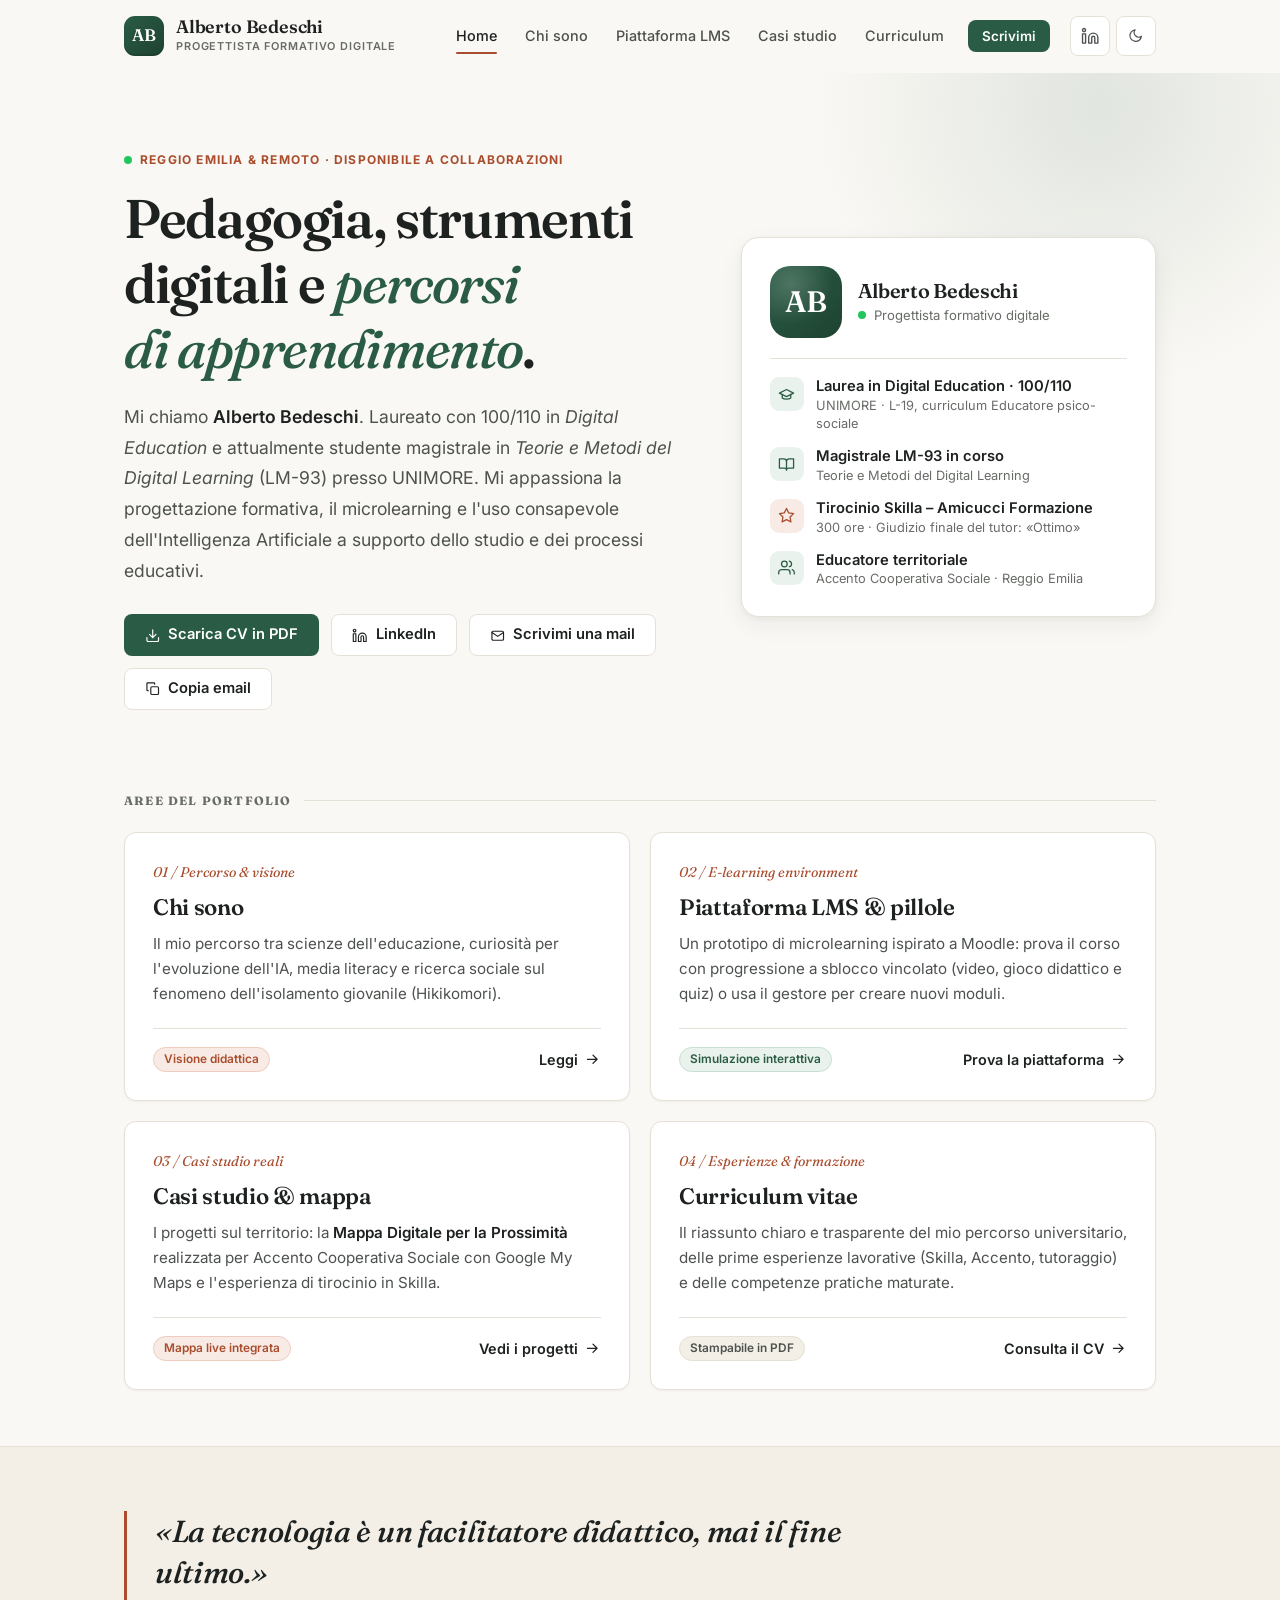
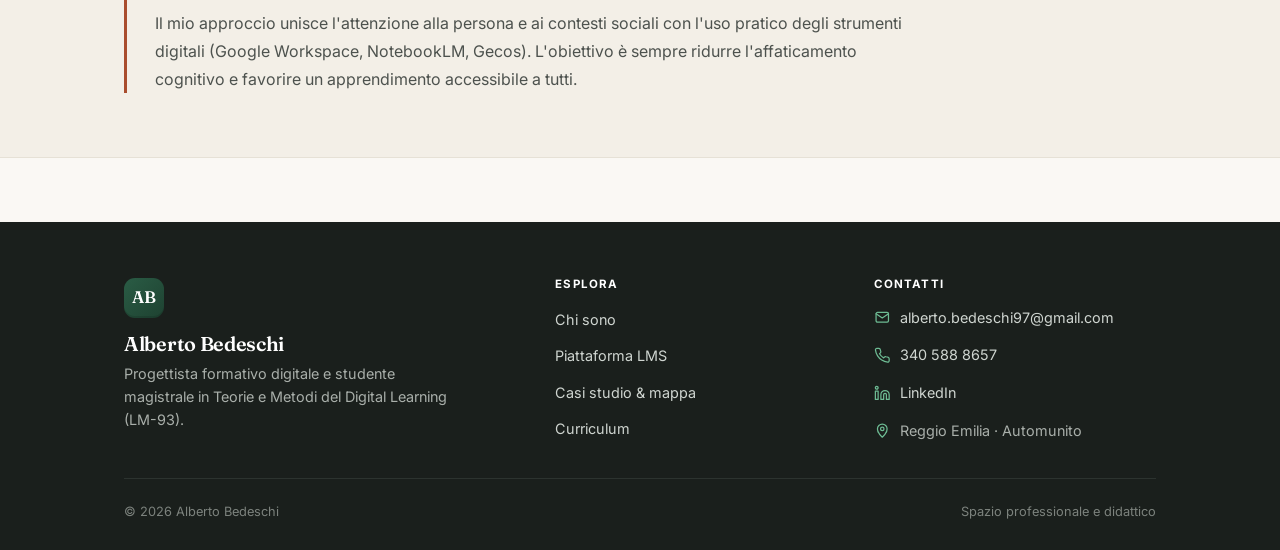
==== commit 63c8da29: "feat: add Recruiter Mode instant unlock in LMS, downloadable A4 CV PDF, and LinkedIn integration" ====
--- a/index.html
+++ b/index.html
@@ -58,6 +58,9 @@
         </ul>
       </nav>
       <div class="nav-actions">
+        <a href="https://www.linkedin.com/in/alberto-bedeschi" target="_blank" rel="noopener noreferrer" class="icon-btn" aria-label="Profilo LinkedIn" title="LinkedIn">
+          <svg class="icon" aria-hidden="true"><use href="#i-linkedin"></use></svg>
+        </a>
         <button class="icon-btn theme-toggle" type="button" data-theme-toggle aria-label="Attiva tema scuro">
           <svg class="icon icon-moon" aria-hidden="true"><use href="#i-moon"></use></svg>
           <svg class="icon icon-sun" aria-hidden="true"><use href="#i-sun"></use></svg>
@@ -80,11 +83,17 @@
             Mi chiamo <strong>Alberto Bedeschi</strong>. Laureato con 100/110 in <em>Digital Education</em> e attualmente studente magistrale in <em>Teorie e Metodi del Digital Learning</em> (LM-93) presso UNIMORE. Mi appassiona la progettazione formativa, il microlearning e l'uso consapevole dell'Intelligenza Artificiale a supporto dello studio e dei processi educativi.
           </p>
           <div class="cta-row">
-            <a href="mailto:alberto.bedeschi97@gmail.com" class="btn btn-primary">
+            <a href="Alberto_Bedeschi_CV.pdf" download="Alberto_Bedeschi_CV.pdf" class="btn btn-primary" title="Scarica direttamente il Curriculum Vitae in formato PDF A4">
+              <svg class="icon" aria-hidden="true"><use href="#i-download"></use></svg>Scarica CV in PDF
+            </a>
+            <a href="https://www.linkedin.com/in/alberto-bedeschi" target="_blank" rel="noopener noreferrer" class="btn btn-secondary" title="Profilo LinkedIn di Alberto Bedeschi">
+              <svg class="icon" aria-hidden="true"><use href="#i-linkedin"></use></svg>LinkedIn
+            </a>
+            <a href="mailto:alberto.bedeschi97@gmail.com" class="btn btn-secondary">
               <svg class="icon" aria-hidden="true"><use href="#i-mail"></use></svg>Scrivimi una mail
             </a>
-            <button type="button" class="btn btn-secondary" data-copy="alberto.bedeschi97@gmail.com">
-              <svg class="icon" aria-hidden="true"><use href="#i-copy"></use></svg>Copia indirizzo email
+            <button type="button" class="btn btn-secondary" data-copy="alberto.bedeschi97@gmail.com" title="Copia indirizzo email">
+              <svg class="icon" aria-hidden="true"><use href="#i-copy"></use></svg>Copia email
             </button>
           </div>
         </div>
@@ -212,6 +221,7 @@
           <ul>
             <li><a href="mailto:alberto.bedeschi97@gmail.com"><svg class="icon" aria-hidden="true"><use href="#i-mail"></use></svg>alberto.bedeschi97@gmail.com</a></li>
             <li><a href="tel:+393405888657"><svg class="icon" aria-hidden="true"><use href="#i-phone"></use></svg>340 588 8657</a></li>
+            <li><a href="https://www.linkedin.com/in/alberto-bedeschi" target="_blank" rel="noopener noreferrer"><svg class="icon" aria-hidden="true"><use href="#i-linkedin"></use></svg>LinkedIn</a></li>
             <li><span><svg class="icon" aria-hidden="true"><use href="#i-pin"></use></svg>Reggio Emilia · Automunito</span></li>
           </ul>
         </div>
--- a/styles.css
+++ b/styles.css
@@ -822,6 +822,94 @@
   color: var(--accent);
 }
 
+.case-highlight-box {
+  margin-top: 24px;
+  border-left: 3px solid var(--accent);
+  background: var(--surface-2);
+  border-radius: 0 var(--radius) var(--radius) 0;
+  padding: 16px 20px;
+}
+.case-highlight-box p {
+  font-size: 0.95rem;
+  line-height: 1.6;
+  color: var(--text-muted);
+  margin: 0;
+}
+.case-highlight-box a {
+  color: var(--accent);
+  font-weight: 600;
+  text-decoration: underline;
+}
+
+/* Learning Analytics Progress Styles */
+.analytics-stats-grid {
+  display: grid;
+  grid-template-columns: repeat(auto-fit, minmax(130px, 1fr));
+  gap: 12px;
+  margin-bottom: 20px;
+}
+.analytics-stat-card {
+  background: var(--surface-2);
+  border: 1px solid var(--border);
+  border-radius: var(--radius-sm);
+  padding: 12px;
+  text-align: center;
+}
+.analytics-stat-num {
+  font-family: var(--font-serif);
+  font-size: 1.6rem;
+  font-weight: 700;
+  color: var(--accent);
+  display: block;
+}
+.analytics-stat-label {
+  font-size: 0.76rem;
+  color: var(--text-soft);
+  text-transform: uppercase;
+  letter-spacing: 0.05em;
+}
+.analytics-section-title {
+  font-size: 0.95rem;
+  font-weight: 600;
+  margin: 18px 0 8px;
+  display: flex;
+  align-items: center;
+  gap: 8px;
+}
+.analytics-journal-item {
+  background: var(--surface-2);
+  border: 1px solid var(--border);
+  border-radius: var(--radius-sm);
+  padding: 12px 14px;
+  margin-bottom: 8px;
+  font-size: 0.88rem;
+  line-height: 1.55;
+}
+.analytics-journal-head {
+  font-size: 0.75rem;
+  font-weight: 700;
+  color: var(--terra);
+  margin-bottom: 4px;
+  text-transform: uppercase;
+}
+.analytics-xapi-list {
+  list-style: none;
+  display: grid;
+  gap: 6px;
+  max-height: 160px;
+  overflow-y: auto;
+  font-size: 0.82rem;
+  font-family: monospace;
+}
+.analytics-xapi-item {
+  background: var(--surface-2);
+  padding: 6px 10px;
+  border-radius: var(--radius-sm);
+  display: flex;
+  justify-content: space-between;
+  gap: 8px;
+}
+
 .case-grid {
   display: grid;
   grid-template-columns: 1.05fr 0.95fr;
@@ -979,14 +1067,28 @@
 .skills-box.terra h3 { color: var(--terra); }
 
 .lang-list { display: grid; gap: 14px; margin-top: 4px; }
-.lang-row { display: grid; grid-template-columns: 90px 1fr 36px; align-items: center; gap: 12px; font-size: 0.9rem; }
+.lang-row { display: grid; grid-template-columns: 85px 1fr auto; align-items: center; gap: 12px; font-size: 0.9rem; }
 .lang-row strong { font-weight: 600; }
 .lang-bar { height: 6px; background: var(--surface-3); border-radius: 99px; overflow: hidden; }
 .lang-bar span { display: block; height: 100%; background: var(--accent); border-radius: inherit; }
 .w-100 { width: 100%; }
 .w-67 { width: 67%; }
 .w-50 { width: 50%; }
-.lang-level { font-size: 0.8rem; font-weight: 700; color: var(--text-soft); text-align: right; }
+.lang-level { font-size: 0.8rem; font-weight: 700; color: var(--text-soft); text-align: right; min-width: 32px; white-space: nowrap; }
+
+.cv-gdpr-notice {
+  margin-top: 32px;
+  padding-top: 18px;
+  border-top: 1px dashed var(--border);
+  text-align: center;
+}
+.cv-gdpr-notice p {
+  font-size: 0.8rem;
+  color: var(--text-soft);
+  font-style: italic;
+  line-height: 1.5;
+  margin: 0;
+}
 
 /* 10. PIATTAFORMA LMS ====================================== */
 .lms-box {
@@ -1057,6 +1159,14 @@
 }
 .lms-switch-btn:hover { color: #fff; }
 .lms-switch-btn[aria-selected="true"] { background: #2a5c45; color: #fff; }
+.lms-switch-btn.is-unlocked {
+  background: rgba(169, 77, 46, 0.22);
+  color: #f7a88e;
+}
+.lms-switch-btn.is-unlocked:hover {
+  background: var(--terracotta);
+  color: #fff;
+}
 
 .lms-header-info {
   display: flex;
@@ -1225,6 +1335,97 @@
   box-shadow: var(--shadow);
 }
 .video-frame iframe, .video-frame video { position: absolute; inset: 0; width: 100%; height: 100%; border: 0; }
+
+.video-frame.video-vertical {
+  aspect-ratio: 9 / 16;
+  width: 100%;
+  max-width: 320px;
+  max-height: 560px;
+  margin: 16px auto;
+  border-radius: 20px;
+  box-shadow: 0 16px 36px rgba(0, 0, 0, 0.28), 0 0 0 1px rgba(255, 255, 255, 0.08);
+}
+
+.objectives-list-step {
+  display: flex;
+  flex-direction: column;
+  gap: 12px;
+  margin: 18px 0;
+}
+
+.objectives-list-step .objective-item {
+  display: flex;
+  align-items: flex-start;
+  gap: 14px;
+  padding: 14px 18px;
+  background: var(--surface-2);
+  border: 1px solid var(--border);
+  border-radius: var(--radius-sm);
+  font-size: 0.95rem;
+  box-sizing: border-box;
+  word-break: break-word;
+  overflow-wrap: break-word;
+}
+.objectives-list-step .objective-item > span:last-child {
+  flex: 1;
+  min-width: 0;
+}
+
+.objectives-list-step .bloom-tag {
+  flex-shrink: 0;
+  display: inline-block;
+  padding: 3px 10px;
+  border-radius: 999px;
+  font-size: 0.75rem;
+  font-weight: 700;
+  text-transform: uppercase;
+  letter-spacing: 0.05em;
+  background: rgba(42, 92, 69, 0.12);
+  color: var(--accent);
+  border: 1px solid rgba(42, 92, 69, 0.25);
+}
+
+/* Badge di Completamento Percorso */
+.completion-badge-showcase {
+  display: flex;
+  justify-content: center;
+  align-items: center;
+  margin: 0 auto 16px auto;
+}
+
+.completion-badge-img {
+  width: 150px;
+  max-width: 100%;
+  height: auto;
+  filter: drop-shadow(0 12px 28px rgba(42, 92, 69, 0.35));
+  transition: transform 0.3s cubic-bezier(0.175, 0.885, 0.32, 1.275);
+}
+
+.completion-badge-img:hover {
+  transform: scale(1.06) rotate(1deg);
+}
+
+.infographic-box img {
+  max-width: 100%;
+  height: auto;
+  border-radius: var(--radius-sm);
+  display: block;
+  margin: 12px auto;
+  box-shadow: var(--shadow);
+  border: 1px solid var(--border);
+}
+
+@media (max-width: 768px) {
+  .video-step-layout {
+    grid-template-columns: 1fr;
+    gap: 18px;
+  }
+  .video-frame.video-vertical {
+    max-width: 100%;
+    max-height: 520px;
+    border-radius: 16px;
+  }
+}
 
 .video-mockup {
   position: relative;
@@ -1300,7 +1501,7 @@
 .option-list { display: grid; gap: 10px; }
 .option-btn {
   display: flex;
-  align-items: center;
+  align-items: flex-start;
   gap: 14px;
   width: 100%;
   padding: 14px 16px;
@@ -1314,6 +1515,12 @@
   border-radius: var(--radius-sm);
   cursor: pointer;
   transition: border-color 0.2s ease, background-color 0.2s ease, transform 0.15s ease;
+  box-sizing: border-box;
+  word-break: break-word;
+  overflow-wrap: break-word;
+}
+.option-btn span {
+  min-width: 0;
 }
 .option-btn:hover:not(:disabled) { border-color: var(--accent); background: var(--accent-soft); }
 .option-btn:disabled { cursor: default; }
@@ -1367,6 +1574,223 @@
 .unlock-banner .icon { margin-top: 2px; }
 .unlock-banner.ok { background: var(--success-soft); border-color: var(--success-border); color: var(--success); }
 
+/* Bloom Objectives Accordion */
+.course-objectives-panel {
+  background: var(--surface-2);
+  border: 1px solid var(--border);
+  border-radius: var(--radius);
+  margin-bottom: 22px;
+  overflow: hidden;
+  transition: border-color 0.2s ease, box-shadow 0.2s ease;
+}
+.course-objectives-panel:hover {
+  border-color: var(--accent);
+}
+.objectives-toggle {
+  display: flex;
+  align-items: center;
+  justify-content: space-between;
+  width: 100%;
+  padding: 12px 18px;
+  background: transparent;
+  border: none;
+  font: inherit;
+  font-size: 0.88rem;
+  font-weight: 600;
+  color: var(--text);
+  cursor: pointer;
+  text-align: left;
+}
+.objectives-toggle span {
+  display: inline-flex;
+  align-items: center;
+  gap: 8px;
+}
+.objectives-toggle .icon {
+  width: 16px;
+  height: 16px;
+  color: var(--accent);
+}
+.objectives-toggle .toggle-arrow {
+  transition: transform 0.2s ease;
+}
+.objectives-toggle[aria-expanded="true"] .toggle-arrow {
+  transform: rotate(180deg);
+}
+.objectives-list {
+  padding: 10px 18px 16px;
+  display: grid;
+  gap: 10px;
+  border-top: 1px solid var(--border);
+  background: var(--surface);
+}
+.objective-item {
+  display: flex;
+  align-items: baseline;
+  gap: 12px;
+  font-size: 0.88rem;
+  line-height: 1.5;
+  color: var(--text-muted);
+}
+.bloom-tag {
+  display: inline-block;
+  font-size: 0.72rem;
+  font-weight: 700;
+  text-transform: uppercase;
+  letter-spacing: 0.05em;
+  padding: 2px 8px;
+  border-radius: var(--radius-pill);
+  background: var(--accent-soft);
+  color: var(--accent);
+  border: 1px solid var(--border);
+  flex-shrink: 0;
+}
+
+/* Flashcards (Active Retrieval Practice 3D Flip) */
+.flashcard-container {
+  perspective: 1000px;
+  margin: 18px 0;
+  cursor: pointer;
+  outline: none;
+}
+.flashcard-container:focus-visible .flashcard-card {
+  outline: 2px solid var(--accent);
+  outline-offset: 4px;
+}
+.flashcard-card {
+  position: relative;
+  width: 100%;
+  min-height: 290px;
+  transform-style: preserve-3d;
+  transition: transform 0.6s cubic-bezier(0.4, 0, 0.2, 1);
+  border-radius: var(--radius-lg);
+  box-shadow: var(--shadow);
+}
+.flashcard-container.is-flipped .flashcard-card {
+  transform: rotateY(180deg);
+}
+.flashcard-face {
+  position: absolute;
+  inset: 0;
+  -webkit-backface-visibility: hidden;
+  backface-visibility: hidden;
+  border-radius: var(--radius-lg);
+  padding: 24px 22px;
+  display: flex;
+  flex-direction: column;
+  justify-content: space-between;
+  border: 1.5px solid var(--border);
+  box-sizing: border-box;
+  overflow-y: auto;
+}
+.flashcard-front {
+  background: linear-gradient(135deg, var(--surface) 0%, var(--surface-2) 100%);
+  color: var(--text);
+}
+.flashcard-back {
+  background: linear-gradient(135deg, var(--accent-soft) 0%, var(--surface) 100%);
+  color: var(--text);
+  transform: rotateY(180deg);
+  border-color: var(--accent);
+}
+.flashcard-badge {
+  font-size: 0.72rem;
+  font-weight: 700;
+  text-transform: uppercase;
+  letter-spacing: 0.06em;
+  color: var(--accent);
+}
+.flashcard-back .flashcard-badge {
+  color: var(--terra);
+}
+.flashcard-text {
+  font-family: var(--font-serif);
+  font-size: clamp(0.95rem, 2.2vw, 1.15rem);
+  line-height: 1.6;
+  color: var(--text);
+  margin: 14px 0;
+  flex: 1;
+  word-wrap: break-word;
+  overflow-wrap: break-word;
+  word-break: break-word;
+  hyphens: auto;
+}
+.flashcard-hint {
+  font-size: 0.78rem;
+  font-weight: 500;
+  color: var(--text-soft);
+  display: inline-flex;
+  align-items: center;
+  gap: 6px;
+  margin-top: auto;
+}
+.flashcard-hint .icon {
+  width: 14px;
+  height: 14px;
+  color: var(--accent);
+}
+
+@media (max-width: 600px) {
+  .lms-view-content {
+    padding: 16px 12px;
+  }
+  .activity-box {
+    padding: 16px 12px;
+  }
+  .flashcard-card {
+    min-height: 380px;
+  }
+  .flashcard-face {
+    padding: 18px 14px;
+    overflow-y: auto;
+  }
+  .flashcard-text {
+    font-size: 0.92rem;
+    line-height: 1.55;
+    margin: 8px 0;
+  }
+  .objectives-list-step .objective-item {
+    flex-direction: column;
+    align-items: flex-start;
+    gap: 8px;
+    padding: 12px 14px;
+  }
+  .option-btn {
+    padding: 12px 12px;
+    gap: 10px;
+    font-size: 0.88rem;
+  }
+  .completion-actions {
+    grid-template-columns: 1fr;
+  }
+}
+
+/* Metacognitive Reflection Journal */
+.reflection-box {
+  margin-top: 14px;
+}
+.reflection-textarea {
+  min-height: 130px;
+  resize: vertical;
+  background: var(--surface);
+  color: var(--text);
+  border: 1.5px solid var(--border-strong);
+  font-family: var(--font-sans);
+  font-size: 0.94rem;
+  line-height: 1.6;
+}
+.reflection-actions {
+  display: flex;
+  justify-content: flex-end;
+  align-items: center;
+  margin-top: 6px;
+}
+.reflection-status {
+  font-size: 0.78rem;
+  color: var(--accent);
+  font-weight: 500;
+}
+
 .completion {
   text-align: center;
   padding: 16px 0 8px;
@@ -1420,6 +1844,35 @@
 .editor-panel { padding: 32px; background: var(--surface-2); }
 .editor-panel[hidden], .lms-player[hidden] { display: none; }
 
+.sandbox-banner {
+  display: flex;
+  align-items: flex-start;
+  gap: 14px;
+  padding: 16px 20px;
+  border-radius: var(--radius);
+  background: var(--accent-soft);
+  border: 1px solid var(--accent);
+  color: var(--text);
+  font-size: 0.88rem;
+  line-height: 1.6;
+  margin-bottom: 24px;
+}
+.sandbox-banner-icon {
+  font-size: 1.35rem;
+  line-height: 1;
+  flex-shrink: 0;
+}
+.sandbox-banner strong {
+  color: var(--accent);
+}
+.sandbox-banner code {
+  background: var(--surface);
+  padding: 2px 6px;
+  border-radius: var(--radius-sm);
+  font-size: 0.84rem;
+  border: 1px solid var(--border);
+}
+
 .editor-head {
   display: flex;
   justify-content: space-between;
@@ -1469,6 +1922,11 @@
 .step-row-title { font-size: 0.92rem; font-weight: 600; color: var(--text); overflow: hidden; text-overflow: ellipsis; white-space: nowrap; }
 .step-row-type { font-size: 0.75rem; color: var(--text-soft); display: flex; gap: 8px; align-items: center; }
 .step-row-type .tag-video { color: var(--accent); font-weight: 600; }
+.step-row-type .tag-flashcard { color: #2e7d32; font-weight: 600; }
+.step-row-type .tag-reflection { color: var(--terra); font-weight: 600; }
+.step-row-type .tag-quiz { color: #1565c0; font-weight: 600; }
+.step-row-type .tag-game { color: #7b1fa2; font-weight: 600; }
+.step-row-type .tag-content { color: var(--text-muted); font-weight: 600; }
 .step-row-actions { display: flex; gap: 4px; flex-shrink: 0; }
 .step-row-actions .btn-xs { min-width: 30px; }
 
@@ -1775,7 +2233,7 @@
   .step-row-actions { width: 100%; justify-content: flex-end; padding-left: 36px; }
   .map-embed iframe { height: 320px; }
   .timeline-item { padding-left: 32px; }
-  .lang-row { grid-template-columns: 80px 1fr 32px; }
+  .lang-row { grid-template-columns: 80px 1fr auto; }
 }
 
 @media (max-width: 520px) {
@@ -1788,27 +2246,320 @@
   .lms-switch-btn .switch-long { display: none; }
 }
 
+.print-contact-bar { display: none; }
+
 /* 15. STAMPA =============================================== */
+@page {
+  size: A4;
+  margin: 12mm 15mm;
+}
+
 @media print {
   :root, [data-theme="dark"] {
-    --bg: #fff; --surface: #fff; --surface-2: #fff; --text: #000; --text-muted: #222; --text-soft: #444;
-    --border: #ccc; --accent: #2a5c45; --terra: #a94d2e;
+    --bg: #ffffff;
+    --surface: #ffffff;
+    --surface-2: #ffffff;
+    --surface-3: #f5f5f5;
+    --text: #111111;
+    --text-muted: #2d312e;
+    --text-soft: #4a504b;
+    --border: #d0d0d0;
+    --border-strong: #999999;
+    --accent: #2a5c45;
+    --terra: #a94d2e;
     color-scheme: light;
   }
-  body { font-size: 10.5pt; background: #fff; }
-  .site-header, .site-footer, .skip-link, .no-print, .toast-region { display: none !important; }
-  .page-intro { padding: 0 0 12pt; }
-  .intro-title { font-size: 22pt; max-width: none; margin-bottom: 6pt; }
-  .intro-lead { font-size: 10.5pt; max-width: none; }
-  .container { max-width: none; padding: 0; }
-  .section, .section-tight { padding: 0; }
-  .cv-card, .case-study, .essay-block {
-    box-shadow: none; border: none; padding: 0; margin-bottom: 14pt;
-  }
-  .cv-section-title { font-size: 14pt; margin-bottom: 10pt; border-bottom: 1px solid #ccc; padding-bottom: 4pt; }
-  .cv-section-title .fact-icon { display: none; }
-  .timeline-item { padding-bottom: 10pt; break-inside: avoid; }
-  .skills-box { break-inside: avoid; border-color: #ddd; }
-  .js .reveal { opacity: 1 !important; transform: none !important; }
-  a { color: inherit; }
-}
+
+  * {
+    box-sizing: border-box;
+    -webkit-print-color-adjust: exact !important;
+    print-color-adjust: exact !important;
+  }
+
+  body {
+    font-family: var(--font-sans);
+    font-size: 9pt;
+    line-height: 1.4;
+    background: #ffffff !important;
+    color: #111111 !important;
+  }
+
+  /* Nascondi completamente navbar, pulsanti di azione, footer e controlli interattivi */
+  .site-header,
+  .site-footer,
+  .skip-link,
+  .no-print,
+  .toast-region,
+  .nav-actions,
+  .nav-toggle,
+  .theme-toggle,
+  .icon-btn,
+  .btn,
+  .ui-dialog,
+  .nav-wrapper,
+  .footer-inner,
+  .footer-copy {
+    display: none !important;
+  }
+
+  main {
+    margin: 0 !important;
+    padding: 0 !important;
+  }
+
+  .container {
+    max-width: 100% !important;
+    width: 100% !important;
+    padding: 0 !important;
+    margin: 0 !important;
+  }
+
+  .section, .section-tight {
+    padding: 0 !important;
+    margin: 0 !important;
+  }
+
+  /* Intestazione CV compatto per stampa */
+  .page-intro {
+    padding: 0 0 8pt 0 !important;
+    border-bottom: 1.5pt solid var(--accent);
+    margin-bottom: 10pt !important;
+  }
+  .intro-tag {
+    font-size: 7.5pt !important;
+    letter-spacing: 0.08em;
+    color: var(--terra) !important;
+    margin-bottom: 2pt !important;
+  }
+  .intro-title {
+    font-size: 18pt !important;
+    line-height: 1.15 !important;
+    margin-bottom: 4pt !important;
+    color: #111111 !important;
+  }
+  .intro-lead {
+    font-size: 8.8pt !important;
+    line-height: 1.35 !important;
+    max-width: 100% !important;
+    color: #2d312e !important;
+    margin-bottom: 6pt !important;
+  }
+
+  .print-contact-bar {
+    display: flex !important;
+    flex-wrap: wrap;
+    gap: 3pt 14pt;
+    font-size: 8.2pt;
+    color: #333333;
+    padding-top: 4pt;
+    border-top: 0.5pt solid #e6e6e6;
+  }
+  .print-contact-bar span {
+    display: inline-flex;
+    align-items: center;
+    gap: 3pt;
+  }
+  .print-contact-bar strong {
+    color: #111111;
+  }
+
+  /* Card e sezioni del CV */
+  .cv-card {
+    background: transparent !important;
+    border: none !important;
+    box-shadow: none !important;
+    padding: 0 !important;
+    margin-bottom: 11pt !important;
+    break-inside: auto;
+  }
+
+  .cv-section-title {
+    font-size: 11pt !important;
+    font-weight: 700 !important;
+    color: var(--accent) !important;
+    border-bottom: 1pt solid var(--accent) !important;
+    padding-bottom: 2pt !important;
+    margin-bottom: 8pt !important;
+    break-after: avoid;
+    page-break-after: avoid;
+  }
+  .cv-section-title .fact-icon {
+    display: none !important;
+  }
+
+  /* Timeline compatta senza fronzoli */
+  .timeline {
+    list-style: none !important;
+    padding-left: 0 !important;
+    margin: 0 !important;
+  }
+  .timeline::before {
+    display: none !important;
+  }
+  .timeline-item {
+    position: static !important;
+    padding: 0 0 7pt 0 !important;
+    border-bottom: 0.5pt solid #eeeeee;
+    margin-bottom: 6pt !important;
+    break-inside: avoid;
+    page-break-inside: avoid;
+  }
+  .timeline-item:last-child {
+    border-bottom: none !important;
+    padding-bottom: 0 !important;
+    margin-bottom: 0 !important;
+  }
+  .timeline-item::before {
+    display: none !important;
+  }
+
+  .job-header {
+    display: flex !important;
+    justify-content: space-between !important;
+    align-items: baseline !important;
+    gap: 6pt !important;
+    margin-bottom: 2pt !important;
+  }
+  .job-title {
+    font-size: 9.6pt !important;
+    font-weight: 700 !important;
+    color: #111111 !important;
+    line-height: 1.25 !important;
+  }
+  .job-period {
+    font-size: 8pt !important;
+    color: #555555 !important;
+    font-weight: 600 !important;
+    white-space: nowrap !important;
+  }
+  .job-company {
+    font-size: 8.8pt !important;
+    font-weight: 600 !important;
+    color: var(--accent) !important;
+    margin-bottom: 3pt !important;
+  }
+
+  .job-desc {
+    font-size: 8.5pt !important;
+    line-height: 1.35 !important;
+    color: #222222 !important;
+  }
+  .job-desc ul {
+    margin: 2pt 0 2pt 12pt !important;
+    gap: 1.5pt !important;
+    list-style: disc !important;
+  }
+  .job-desc li {
+    padding-left: 0 !important;
+    line-height: 1.35 !important;
+    font-size: 8.5pt !important;
+  }
+  .job-desc li::before {
+    display: none !important;
+  }
+  .job-desc p + p {
+    margin-top: 3pt !important;
+  }
+
+  .job-highlight {
+    display: inline-block !important;
+    font-size: 7.8pt !important;
+    padding: 1pt 5pt !important;
+    border: 0.5pt solid #d0d0d0 !important;
+    border-radius: 3px !important;
+    margin-top: 3pt !important;
+    color: var(--terra) !important;
+    background: #fafafa !important;
+  }
+  .job-highlight .icon {
+    display: none !important;
+  }
+
+  /* Competenze in 2 colonne su carta A4 */
+  .skills-grid {
+    display: grid !important;
+    grid-template-columns: 1fr 1fr !important;
+    gap: 7pt !important;
+    break-inside: avoid;
+    page-break-inside: avoid;
+  }
+
+  .skills-box {
+    background: #fafafa !important;
+    border: 0.5pt solid #dedede !important;
+    border-radius: 5px !important;
+    padding: 6pt 8pt !important;
+    margin: 0 !important;
+    break-inside: avoid;
+    page-break-inside: avoid;
+  }
+  .skills-box h3 {
+    font-size: 8.8pt !important;
+    font-weight: 700 !important;
+    margin-bottom: 4pt !important;
+    color: #111111 !important;
+  }
+  .skills-box.green h3 { color: var(--accent) !important; }
+  .skills-box.terra h3 { color: var(--terra) !important; }
+  .skills-box h3 .icon { display: none !important; }
+
+  .chip-list {
+    gap: 2.5pt !important;
+  }
+  .chip {
+    font-size: 7.5pt !important;
+    padding: 1.5pt 5pt !important;
+    border: 0.5pt solid #cccccc !important;
+    background: #ffffff !important;
+    color: #222222 !important;
+    border-radius: 3px !important;
+    line-height: 1.25 !important;
+  }
+
+  .lang-list {
+    gap: 4pt !important;
+    margin-top: 2pt !important;
+  }
+  .lang-row {
+    grid-template-columns: 55pt 1fr auto !important;
+    gap: 6pt !important;
+    font-size: 7.8pt !important;
+  }
+  .lang-bar {
+    height: 3.5pt !important;
+    background: #e4e4e4 !important;
+  }
+  .lang-bar span {
+    background: var(--accent) !important;
+  }
+  .lang-level {
+    font-size: 7.5pt !important;
+    white-space: nowrap !important;
+  }
+
+  .cv-gdpr-notice {
+    margin-top: 10pt !important;
+    padding-top: 5pt !important;
+    border-top: 0.5pt solid #cccccc !important;
+    text-align: center !important;
+    break-inside: avoid;
+    page-break-inside: avoid;
+  }
+  .cv-gdpr-notice p {
+    font-size: 6.8pt !important;
+    color: #555555 !important;
+    font-style: italic !important;
+    line-height: 1.3 !important;
+    margin: 0 !important;
+  }
+
+  /* Rimuovi effetti grafici e animazioni */
+  .js .reveal {
+    opacity: 1 !important;
+    transform: none !important;
+  }
+  a {
+    text-decoration: none !important;
+    color: inherit !important;
+  }
+}
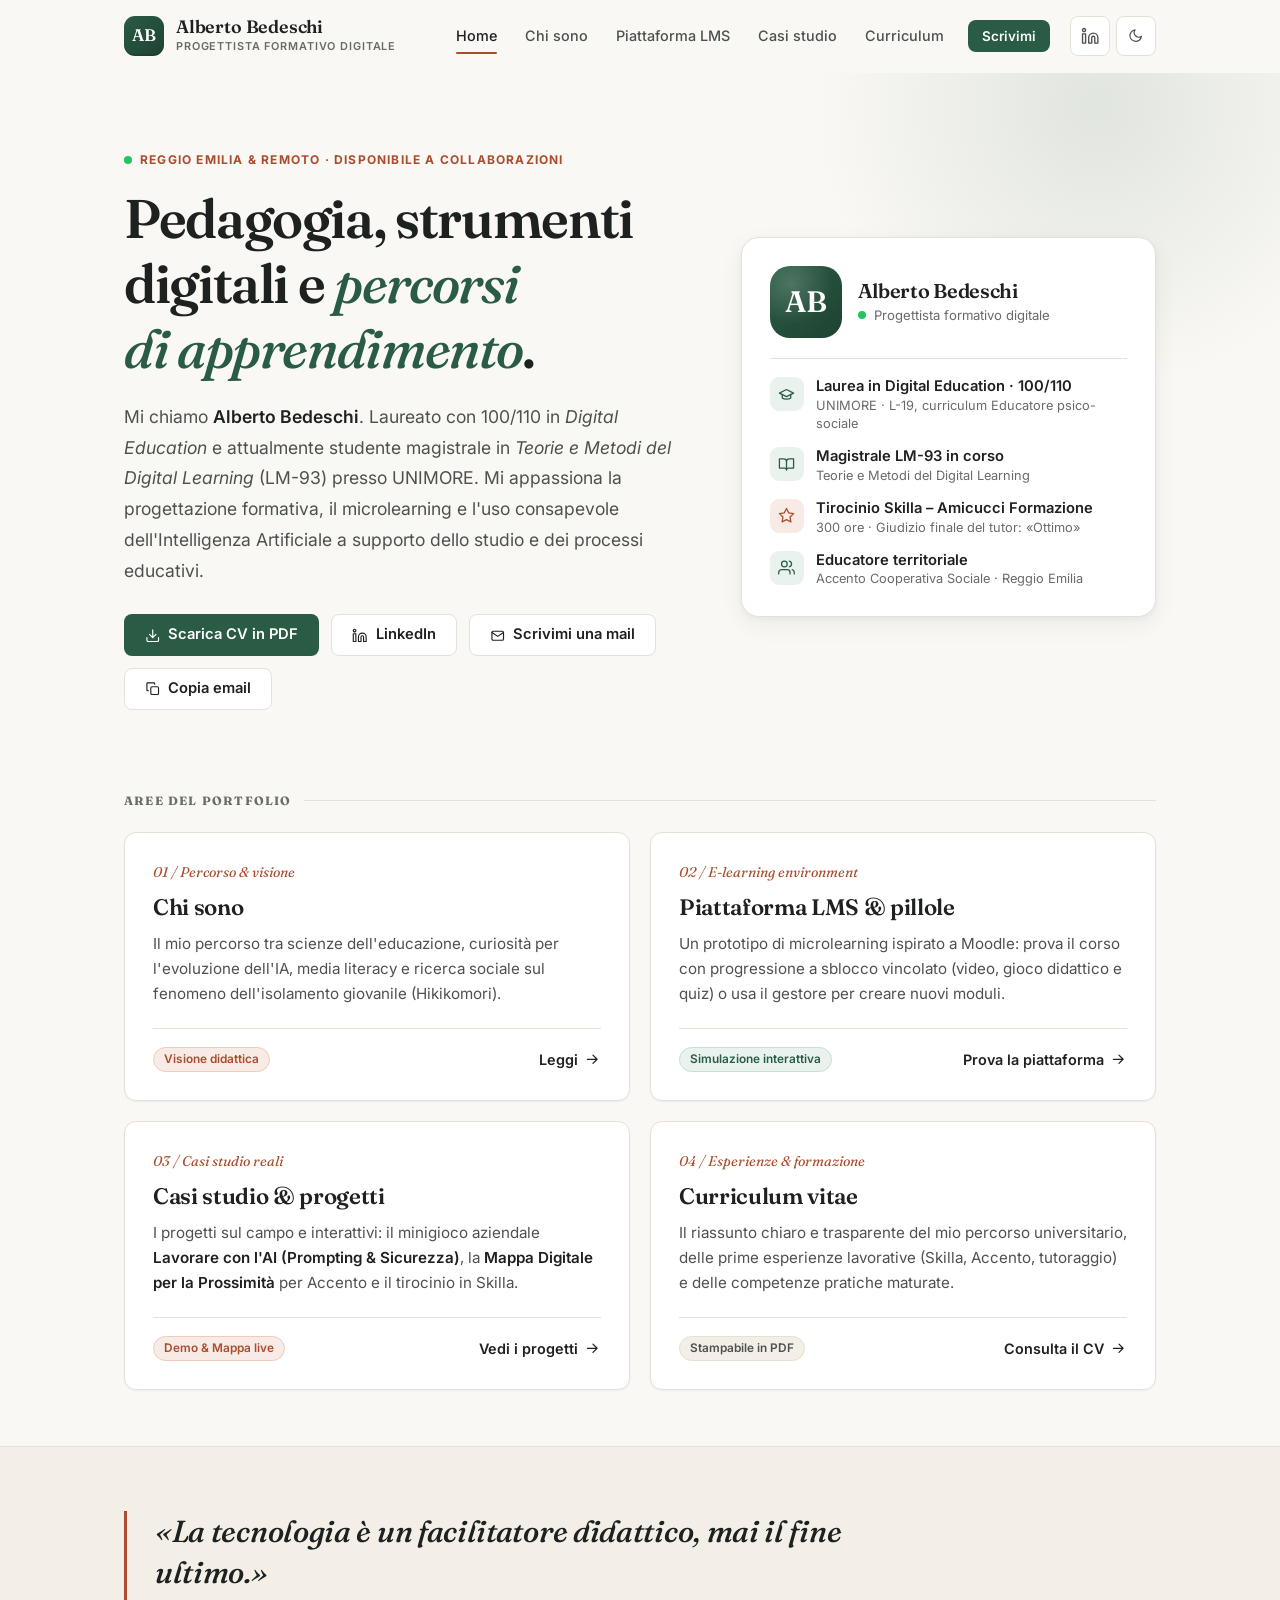
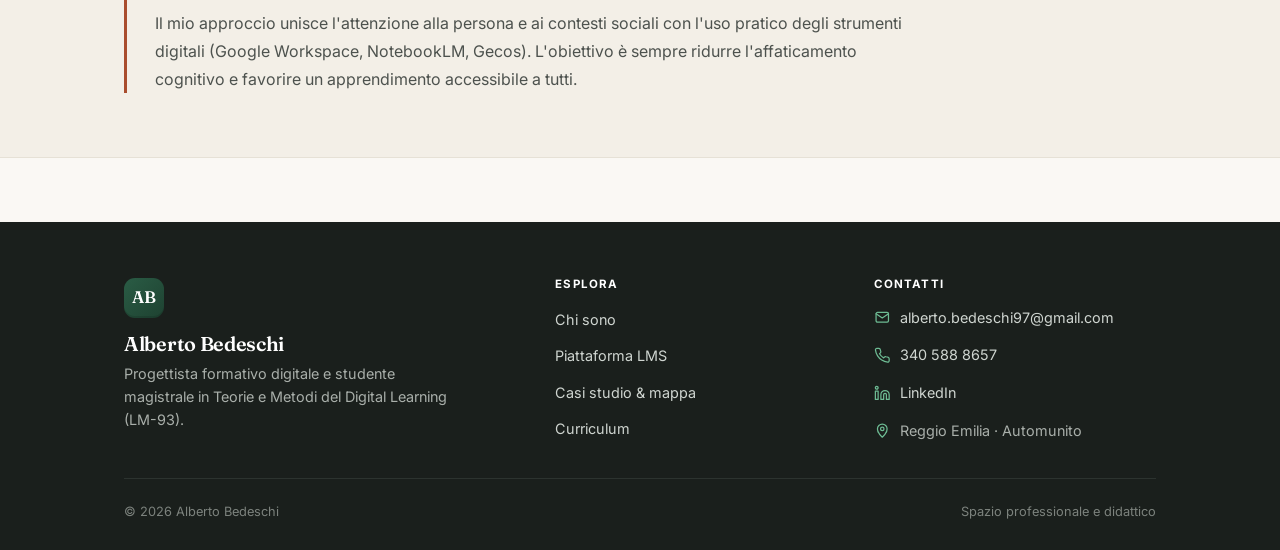
==== commit e145588f: "feat(portfolio): aggiungi caso studio e modulo LMS Lavorare con l'AI (Prompting & Sicurezza)" ====
--- a/index.html
+++ b/index.html
@@ -83,7 +83,7 @@
             Mi chiamo <strong>Alberto Bedeschi</strong>. Laureato con 100/110 in <em>Digital Education</em> e attualmente studente magistrale in <em>Teorie e Metodi del Digital Learning</em> (LM-93) presso UNIMORE. Mi appassiona la progettazione formativa, il microlearning e l'uso consapevole dell'Intelligenza Artificiale a supporto dello studio e dei processi educativi.
           </p>
           <div class="cta-row">
-            <a href="Alberto_Bedeschi_CV.pdf" download="Alberto_Bedeschi_CV.pdf" class="btn btn-primary" title="Scarica direttamente il Curriculum Vitae in formato PDF A4">
+            <a href="Alberto_Bedeschi_CV.pdf?v=3" download="Alberto_Bedeschi_CV.pdf" class="btn btn-primary" title="Scarica direttamente il Curriculum Vitae in formato PDF A4">
               <svg class="icon" aria-hidden="true"><use href="#i-download"></use></svg>Scarica CV in PDF
             </a>
             <a href="https://www.linkedin.com/in/alberto-bedeschi" target="_blank" rel="noopener noreferrer" class="btn btn-secondary" title="Profilo LinkedIn di Alberto Bedeschi">
@@ -167,10 +167,10 @@
 
           <article class="overview-card">
             <div class="card-num">03 / Casi studio reali</div>
-            <h3 class="card-title">Casi studio &amp; mappa</h3>
-            <p class="card-text">I progetti sul territorio: la <strong>Mappa Digitale per la Prossimità</strong> realizzata per Accento Cooperativa Sociale con Google My Maps e l'esperienza di tirocinio in Skilla.</p>
-            <div class="card-foot">
-              <span class="badge badge-terra">Mappa live integrata</span>
+            <h3 class="card-title">Casi studio &amp; progetti</h3>
+            <p class="card-text">I progetti sul campo e interattivi: il minigioco aziendale <strong>Lavorare con l'AI (Prompting &amp; Sicurezza)</strong>, la <strong>Mappa Digitale per la Prossimità</strong> per Accento e il tirocinio in Skilla.</p>
+            <div class="card-foot">
+              <span class="badge badge-terra">Demo &amp; Mappa live</span>
               <a href="progetti.html" class="card-link">Vedi i progetti <svg class="icon" aria-hidden="true"><use href="#i-arrow-right"></use></svg></a>
             </div>
           </article>
--- a/styles.css
+++ b/styles.css
@@ -1199,87 +1199,189 @@
 .lms-progress-text { font-size: 0.85rem; font-weight: 700; color: var(--text); font-variant-numeric: tabular-nums; min-width: 38px; text-align: right; }
 
 .lms-grid-body {
-  display: grid;
-  grid-template-columns: 290px 1fr;
+  display: flex;
+  flex-direction: column;
+  max-width: 900px;
+  margin: 0 auto;
+  width: 100%;
   min-height: 560px;
 }
 
 .lms-syllabus {
   background: var(--surface-2);
-  border-right: 1px solid var(--border);
-  padding: 16px 0;
-}
+  border-bottom: 1px solid var(--border);
+  padding: 10px 16px;
+  width: 100%;
+  box-sizing: border-box;
+}
+
 .syllabus-toggle {
-  display: none;
-  width: 100%;
-  align-items: center;
-  justify-content: space-between;
-  gap: 10px;
-  padding: 14px 18px;
+  display: none !important;
+}
+
+.syllabus-head {
+  display: none !important;
+}
+
+.syllabus-list {
+  list-style: none;
+  display: flex;
+  flex-direction: row;
+  align-items: center;
+  gap: 8px;
+  overflow-x: auto;
+  overflow-y: hidden;
+  padding: 8px 4px;
+  margin: 0;
+  scroll-snap-type: x mandatory;
+  -webkit-overflow-scrolling: touch;
+  scrollbar-width: thin;
+}
+
+.syllabus-list::-webkit-scrollbar {
+  height: 4px;
+}
+.syllabus-list::-webkit-scrollbar-track {
+  background: transparent;
+}
+.syllabus-list::-webkit-scrollbar-thumb {
+  background: var(--border-strong);
+  border-radius: 4px;
+}
+
+.syllabus-list > li {
+  display: flex;
+  flex-shrink: 0;
+  scroll-snap-align: center;
+}
+
+/* Skilla-style compact pill */
+.syllabus-item {
+  display: inline-flex;
+  align-items: center;
+  gap: 8px;
+  padding: 6px 12px;
   font: inherit;
-  font-size: 0.9rem;
-  font-weight: 600;
+  font-size: 0.85rem;
+  font-weight: 500;
+  line-height: 1;
+  color: var(--text-muted);
+  background: var(--surface);
+  border: 1px solid var(--border);
+  border-radius: var(--radius-pill);
+  cursor: pointer;
+  white-space: nowrap;
+  flex-shrink: 0;
+  transition: all 0.2s ease;
+  user-select: none;
+}
+
+.syllabus-item:hover:not(.is-locked) {
+  background: var(--surface-3);
   color: var(--text);
-  background: transparent;
-  border: none;
-  cursor: pointer;
-}
-.syllabus-toggle .icon { transition: transform 0.25s var(--ease); }
-.syllabus-toggle[aria-expanded="true"] .icon { transform: rotate(180deg); }
-.syllabus-head {
-  padding: 0 20px 12px;
-  font-size: 0.72rem;
-  text-transform: uppercase;
-  font-weight: 700;
-  color: var(--text-soft);
-  letter-spacing: 0.08em;
-}
-.syllabus-list { list-style: none; counter-reset: step; }
-
-.syllabus-item {
-  display: flex;
-  align-items: center;
-  gap: 12px;
-  width: 100%;
-  padding: 11px 20px;
-  font: inherit;
-  font-size: 0.875rem;
-  text-align: left;
-  color: var(--text-muted);
-  background: transparent;
-  border: none;
-  border-left: 3px solid transparent;
-  cursor: pointer;
-  transition: background-color 0.15s ease, color 0.15s ease;
-}
-.syllabus-item:hover:not(.is-locked) { background: var(--surface-3); color: var(--text); }
+  border-color: var(--border-strong);
+}
+
 .syllabus-item.is-active {
   background: var(--surface);
   color: var(--text);
   font-weight: 600;
-  border-left-color: var(--accent);
-}
-.syllabus-item.is-locked { cursor: not-allowed; color: var(--text-soft); }
-.syllabus-item.is-locked .step-icon { opacity: 0.5; }
-.syllabus-item-title { flex: 1; line-height: 1.4; }
-
-.step-icon {
-  display: grid;
-  place-items: center;
-  width: 28px;
-  height: 28px;
-  border-radius: 8px;
-  background: var(--surface);
-  border: 1px solid var(--border);
+  border: 1.5px solid var(--accent);
+  box-shadow: 0 1px 4px rgba(0, 0, 0, 0.06);
+}
+
+.syllabus-item.is-done {
+  border-color: var(--accent-soft-border);
+}
+
+.syllabus-item.is-locked {
+  cursor: not-allowed;
+  color: var(--text-soft);
+  opacity: 0.6;
+  background: var(--surface-2);
+  border-style: dashed;
+}
+
+.syllabus-step-num {
+  display: inline-flex;
+  align-items: center;
+  justify-content: center;
+  width: 20px;
+  height: 20px;
+  border-radius: 50%;
+  font-size: 0.72rem;
+  font-weight: 700;
+  background: var(--surface-2);
   color: var(--text-muted);
   flex-shrink: 0;
-}
-.step-icon .icon { width: 14px; height: 14px; }
-.syllabus-item.is-done .step-icon { background: var(--accent); border-color: var(--accent); color: var(--on-accent); }
-.syllabus-item.is-active .step-icon { border-color: var(--accent); color: var(--accent); }
-.syllabus-item.is-active.is-done .step-icon { color: var(--on-accent); }
-.syllabus-state { color: var(--text-soft); display: inline-flex; }
-.syllabus-state .icon { width: 14px; height: 14px; }
+  transition: all 0.2s ease;
+}
+
+.syllabus-item.is-active .syllabus-step-num {
+  background: var(--accent);
+  color: var(--on-accent);
+}
+
+.syllabus-item.is-done .syllabus-step-num {
+  background: var(--accent-soft);
+  color: var(--accent);
+}
+
+.step-icon {
+  display: inline-flex;
+  align-items: center;
+  justify-content: center;
+  width: 20px;
+  height: 20px;
+  color: var(--text-muted);
+  flex-shrink: 0;
+}
+
+.step-icon .icon {
+  width: 14px;
+  height: 14px;
+}
+
+.syllabus-item.is-active .step-icon {
+  color: var(--accent);
+}
+
+.syllabus-item.is-done .step-icon {
+  color: var(--accent);
+}
+
+.syllabus-item .syllabus-item-title {
+  display: none;
+  font-size: 0.82rem;
+  white-space: nowrap;
+  overflow: hidden;
+  text-overflow: ellipsis;
+  max-width: 240px;
+}
+
+.syllabus-item.is-active .syllabus-item-title {
+  display: inline-block;
+}
+
+.syllabus-state {
+  display: inline-flex;
+  align-items: center;
+  justify-content: center;
+  flex-shrink: 0;
+}
+
+.syllabus-state .icon {
+  width: 13px;
+  height: 13px;
+}
+
+.syllabus-state.is-state-done {
+  color: var(--accent);
+}
+
+.syllabus-state.is-state-locked {
+  color: var(--text-soft);
+}
 
 .lms-view-content {
   display: flex;
@@ -1420,10 +1522,12 @@
     grid-template-columns: 1fr;
     gap: 18px;
   }
-  .video-frame.video-vertical {
-    max-width: 100%;
-    max-height: 520px;
-    border-radius: 16px;
+  .video-frame.video-vertical,
+  .video-vertical {
+    max-height: 58vh;
+    width: auto;
+    aspect-ratio: 9 / 16;
+    margin: 0 auto;
   }
 }
 
@@ -2199,17 +2303,11 @@
   .site-nav { order: 3; }
 
   /* LMS */
-  .lms-grid-body { grid-template-columns: 1fr; min-height: 0; }
-  .lms-syllabus { border-right: none; border-bottom: 1px solid var(--border); padding: 0; }
-  .syllabus-toggle { display: flex; }
-  .syllabus-head { display: none; }
-  .syllabus-list { display: none; padding-bottom: 10px; }
-  .lms-syllabus.is-open .syllabus-list { display: block; }
-  .lms-view-content { padding: 24px 20px; }
+  .lms-grid-body { min-height: 0; }
   .lms-progress-track { width: 110px; }
 }
 
-@media (max-width: 760px) {
+@media (max-width: 768px) {
   :root { --header-h: 64px; }
   .section { padding: 44px 0; }
   .page-intro { padding: 44px 0 24px; }
@@ -2220,15 +2318,109 @@
   .quote-card::before { left: 14px; font-size: 3.2rem; }
   .editor-panel { padding: 20px 16px; }
   .editor-grid, .form-row-2 { grid-template-columns: 1fr; }
-  .lms-toolbar { padding: 12px 16px; }
-  .lms-course-picker { flex-basis: 100%; }
-  .lms-select { max-width: none; }
-  .lms-switch-group { width: 100%; }
-  .lms-switch-btn { flex: 1; justify-content: center; }
-  .lms-header-info { padding: 14px 16px; }
-  .lms-footer-controls { flex-wrap: wrap; }
-  .lms-footer-controls .lms-step-counter { order: -1; width: 100%; text-align: center; }
-  .lms-footer-controls .btn { flex: 1; }
+
+  /* LMS Mobile Complete Redesign */
+  .lms-box,
+  .lms-step-area {
+    padding: 14px 12px;
+  }
+  .lms-box {
+    padding: 0;
+  }
+  .lms-view-content {
+    padding: 0;
+  }
+  .lms-toolbar {
+    flex-direction: column;
+    align-items: stretch;
+    padding: 12px 14px;
+    gap: 12px;
+  }
+  .lms-course-picker {
+    flex-basis: 100%;
+    width: 100%;
+    flex-direction: column;
+    align-items: flex-start;
+    gap: 6px;
+  }
+  .lms-course-picker label {
+    font-size: 0.72rem;
+  }
+  .lms-select {
+    width: 100%;
+    max-width: 100%;
+  }
+  .lms-switch-group {
+    display: grid;
+    grid-template-columns: 1fr 1fr;
+    gap: 8px;
+    width: 100%;
+    background: #262d29;
+    padding: 4px;
+    border-radius: var(--radius-sm);
+    box-sizing: border-box;
+  }
+  .lms-switch-btn {
+    width: 100%;
+    min-height: 40px;
+    display: inline-flex;
+    align-items: center;
+    justify-content: center;
+    text-align: center;
+    padding: 8px 6px;
+    font-size: 0.78rem;
+    white-space: normal;
+    word-break: break-word;
+    line-height: 1.25;
+    gap: 6px;
+    box-sizing: border-box;
+  }
+  .lms-switch-btn span {
+    text-align: center;
+  }
+  .lms-header-info {
+    padding: 14px 16px;
+    gap: 10px;
+  }
+  .lms-syllabus {
+    padding: 8px 6px;
+  }
+  .video-frame.video-vertical,
+  .video-vertical {
+    max-height: 58vh;
+    width: auto;
+    aspect-ratio: 9 / 16;
+    margin: 0 auto;
+  }
+  .lms-footer-controls {
+    display: flex;
+    flex-wrap: wrap;
+    gap: 10px;
+    align-items: center;
+    justify-content: space-between;
+    padding: 0 12px 16px;
+    margin-top: 16px;
+  }
+  .lms-footer-controls #btnPrev {
+    order: 1;
+    flex: 0 0 auto;
+    padding: 8px 14px;
+  }
+  .lms-footer-controls .lms-step-counter {
+    order: 2;
+    flex: 1;
+    text-align: right;
+    font-size: 0.84rem;
+    white-space: nowrap;
+  }
+  .lms-footer-controls #btnNext {
+    order: 3;
+    width: 100%;
+    flex: 1 1 100%;
+    justify-content: center;
+    text-align: center;
+    padding: 11px 16px;
+  }
   .step-row { flex-wrap: wrap; }
   .step-row-actions { width: 100%; justify-content: flex-end; padding-left: 36px; }
   .map-embed iframe { height: 320px; }
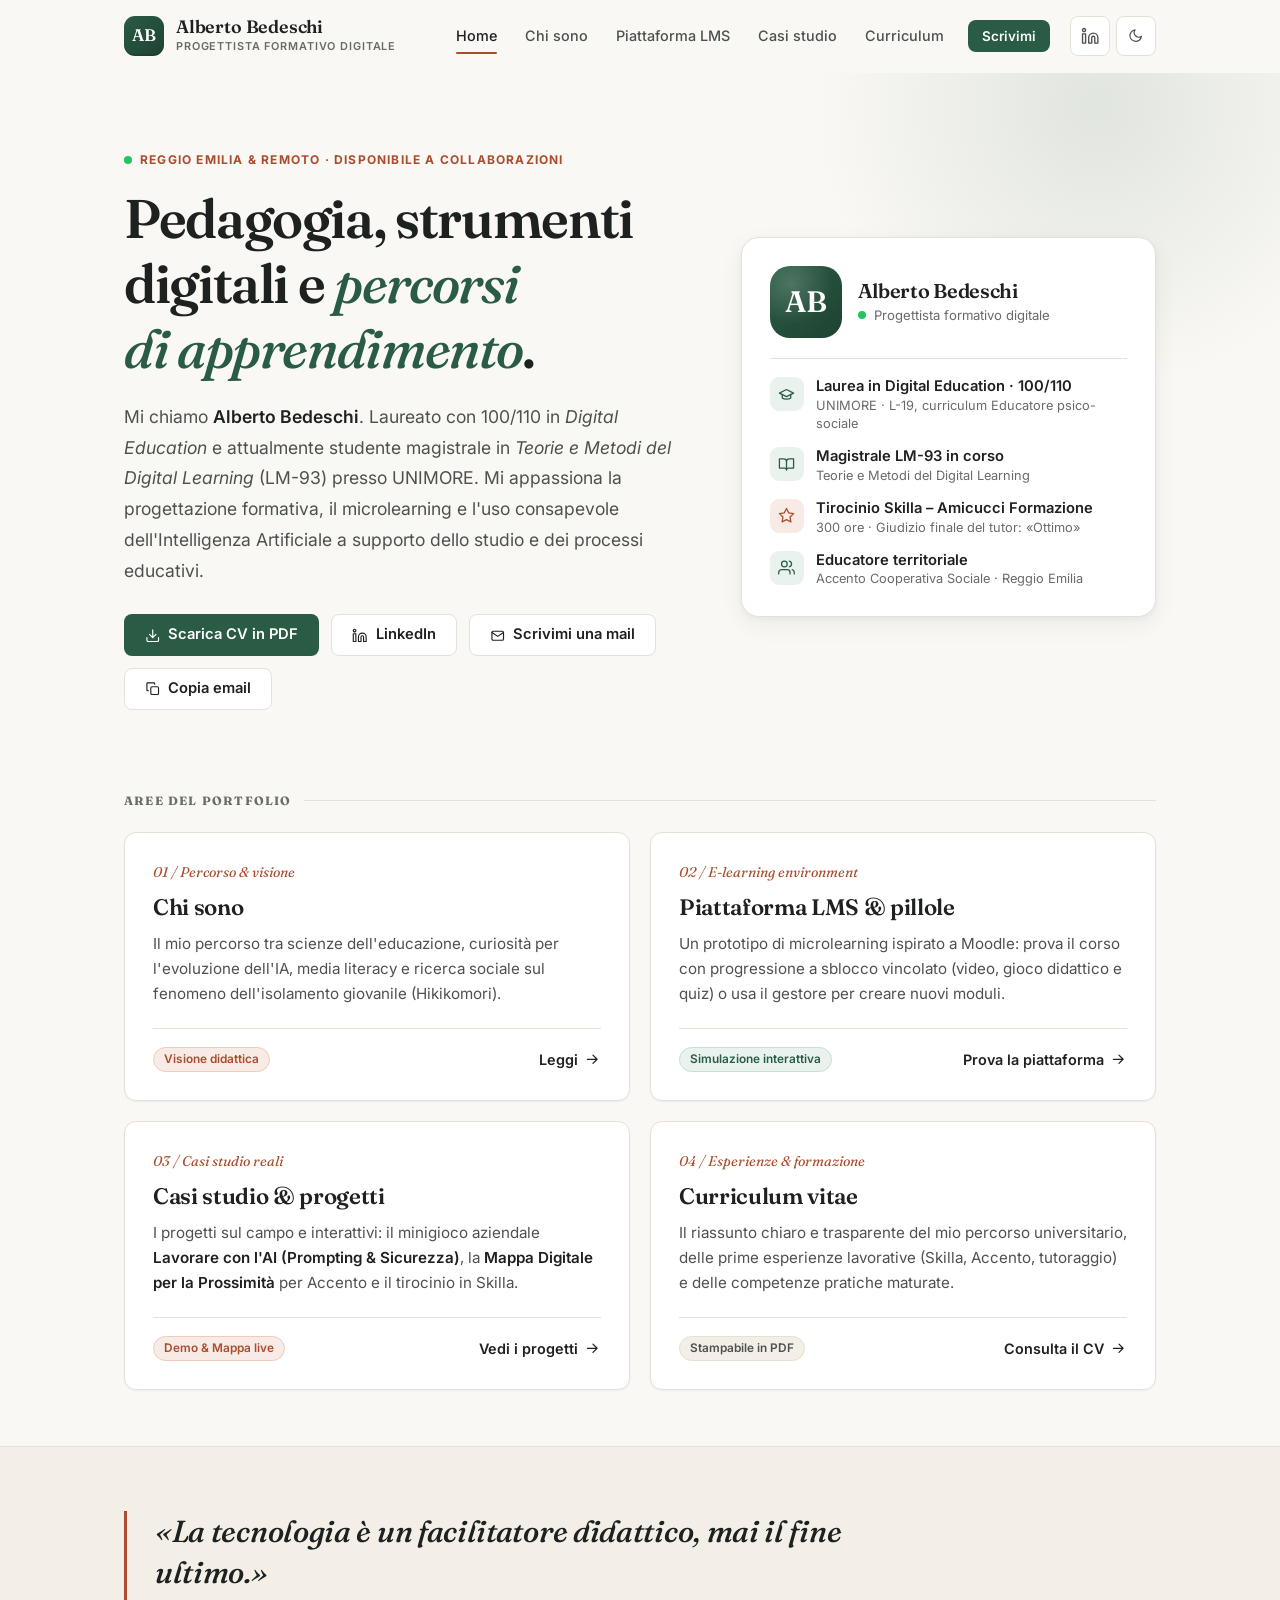
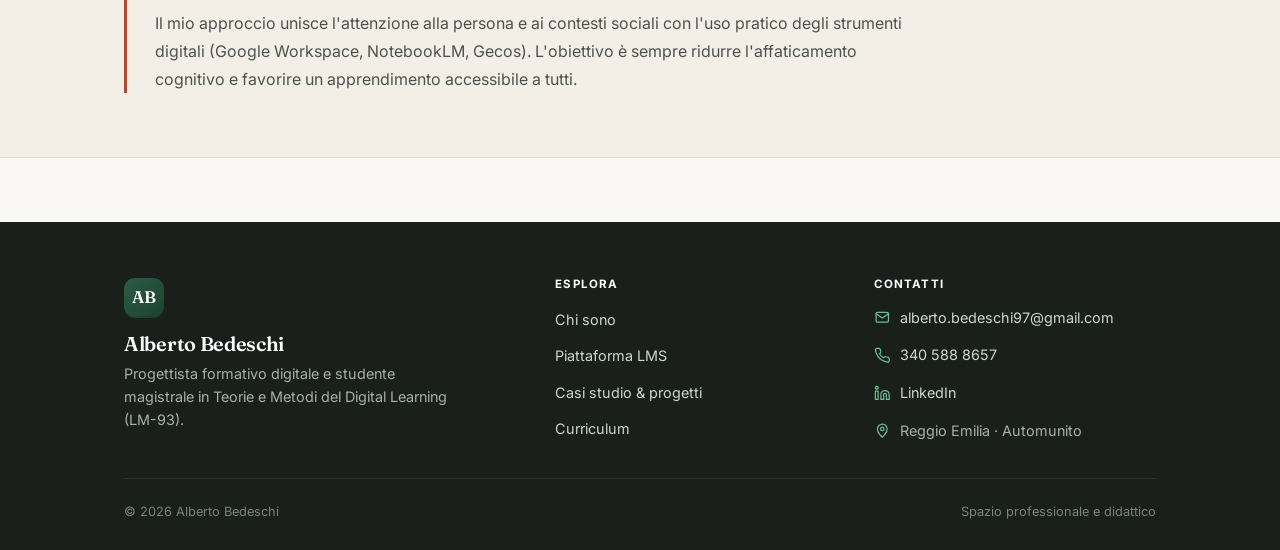
==== commit e4667764: "feat(portfolio): fix LMS module-3 completion, flashcard height, quick tabs, deep-links and CV update" ====
--- a/index.html
+++ b/index.html
@@ -18,7 +18,7 @@
   <link rel="preconnect" href="https://fonts.googleapis.com">
   <link rel="preconnect" href="https://fonts.gstatic.com" crossorigin>
   <link rel="stylesheet" href="https://fonts.googleapis.com/css2?family=Fraunces:ital,opsz,wght@0,9..144,500;0,9..144,600;1,9..144,500&family=Inter:wght@400;500;600;700&display=swap">
-  <link rel="stylesheet" href="styles.css">
+  <link rel="stylesheet" href="styles.css?v=20261117">
   <script>(function(){var d=document.documentElement,t;d.classList.add('js');try{t=localStorage.getItem('ab-theme')}catch(e){}if(!t)t=window.matchMedia('(prefers-color-scheme: dark)').matches?'dark':'light';d.setAttribute('data-theme',t)})();</script>
   <script type="application/ld+json">
   {
@@ -212,7 +212,7 @@
           <ul>
             <li><a href="chi-sono.html">Chi sono</a></li>
             <li><a href="lms.html">Piattaforma LMS</a></li>
-            <li><a href="progetti.html">Casi studio &amp; mappa</a></li>
+            <li><a href="progetti.html">Casi studio &amp; progetti</a></li>
             <li><a href="profilo.html">Curriculum</a></li>
           </ul>
         </div>
--- a/styles.css
+++ b/styles.css
@@ -761,6 +761,52 @@
 .skill-pill-card p { font-size: 0.9rem; line-height: 1.6; }
 
 /* 8. CASI STUDIO =========================================== */
+.quick-jump {
+  display: flex;
+  flex-wrap: wrap;
+  align-items: center;
+  gap: 8px;
+  margin-top: 20px;
+}
+.quick-jump-label {
+  font-size: 0.78rem;
+  font-weight: 700;
+  text-transform: uppercase;
+  letter-spacing: 0.06em;
+  color: var(--text-soft);
+  margin-right: 4px;
+}
+.quick-jump-pill {
+  display: inline-flex;
+  align-items: center;
+  gap: 6px;
+  padding: 6px 13px;
+  font-size: 0.83rem;
+  font-weight: 600;
+  color: var(--text);
+  background: var(--surface);
+  border: 1px solid var(--border);
+  border-radius: var(--radius-pill);
+  text-decoration: none;
+  transition: all 0.2s var(--ease);
+}
+.quick-jump-pill:hover {
+  border-color: var(--accent);
+  color: var(--accent);
+  background: var(--accent-soft);
+  transform: translateY(-1px);
+}
+.quick-jump-pill.is-featured {
+  border-color: var(--terra-soft-border);
+  background: var(--terra-soft);
+  color: var(--terra);
+}
+.quick-jump-pill.is-featured:hover {
+  border-color: var(--terra);
+  background: var(--terra);
+  color: #fff;
+}
+
 .case-study {
   background: var(--surface);
   border: 1px solid var(--border);
@@ -768,6 +814,7 @@
   padding: 44px;
   margin-bottom: 32px;
   box-shadow: var(--shadow-sm);
+  scroll-margin-top: calc(var(--header-h) + 20px);
 }
 .case-meta { display: flex; flex-wrap: wrap; gap: 8px; margin-bottom: 18px; }
 .case-title { font-size: clamp(1.5rem, 3vw, 2rem); margin-bottom: 14px; max-width: 28ch; }
@@ -1090,6 +1137,50 @@
   margin: 0;
 }
 
+.portfolio-links-grid {
+  display: grid;
+  grid-template-columns: repeat(2, 1fr);
+  gap: 14px;
+}
+.portfolio-link-card {
+  display: flex;
+  flex-direction: column;
+  gap: 6px;
+  padding: 16px 18px;
+  border-radius: var(--radius);
+  background: var(--surface-2);
+  border: 1px solid var(--border);
+  text-decoration: none;
+  color: var(--text);
+  transition: transform 0.2s var(--ease), border-color 0.2s ease, background 0.2s ease;
+}
+.portfolio-link-card:hover {
+  transform: translateY(-2px);
+  border-color: var(--accent);
+  background: var(--surface);
+}
+.portfolio-link-card-tag {
+  font-size: 0.72rem;
+  font-weight: 700;
+  text-transform: uppercase;
+  letter-spacing: 0.06em;
+  color: var(--terra);
+}
+.portfolio-link-card strong {
+  font-family: var(--font-serif);
+  font-size: 1.02rem;
+  line-height: 1.3;
+  color: var(--text);
+}
+.portfolio-link-card span:last-child {
+  font-size: 0.82rem;
+  color: var(--text-muted);
+  line-height: 1.45;
+}
+@media (max-width: 768px) {
+  .portfolio-links-grid { grid-template-columns: 1fr; }
+}
+
 /* 10. PIATTAFORMA LMS ====================================== */
 .lms-box {
   background: var(--surface);
@@ -1166,6 +1257,59 @@
 .lms-switch-btn.is-unlocked:hover {
   background: var(--terracotta);
   color: #fff;
+}
+
+.lms-course-tabs {
+  display: flex;
+  flex-wrap: wrap;
+  gap: 8px;
+  padding: 12px 22px;
+  background: var(--surface);
+  border-bottom: 1px solid var(--border);
+}
+.lms-course-tab {
+  flex: 1 1 200px;
+  display: flex;
+  flex-direction: column;
+  align-items: flex-start;
+  gap: 2px;
+  padding: 9px 13px;
+  text-align: left;
+  font: inherit;
+  background: var(--surface-2);
+  color: var(--text);
+  border: 1px solid var(--border);
+  border-radius: var(--radius-sm);
+  cursor: pointer;
+  transition: all 0.2s var(--ease);
+}
+.lms-course-tab:hover {
+  border-color: var(--accent);
+  background: var(--accent-soft);
+}
+.lms-course-tab.is-active {
+  background: var(--accent);
+  color: var(--on-accent);
+  border-color: var(--accent);
+  box-shadow: var(--shadow-sm);
+}
+.lms-course-tab-badge {
+  font-size: 0.7rem;
+  font-weight: 700;
+  text-transform: uppercase;
+  letter-spacing: 0.05em;
+  color: var(--terra);
+}
+.lms-course-tab.is-active .lms-course-tab-badge {
+  color: rgba(255, 255, 255, 0.85);
+}
+[data-theme="dark"] .lms-course-tab.is-active .lms-course-tab-badge {
+  color: rgba(14, 26, 19, 0.85);
+}
+.lms-course-tab-title {
+  font-size: 0.84rem;
+  font-weight: 600;
+  line-height: 1.3;
 }
 
 .lms-header-info {
@@ -2378,6 +2522,13 @@
   .lms-switch-btn span {
     text-align: center;
   }
+  .lms-course-tabs {
+    padding: 10px 14px;
+  }
+  .lms-course-tab {
+    flex: 1 1 100%;
+    padding: 8px 12px;
+  }
   .lms-header-info {
     padding: 14px 16px;
     gap: 10px;
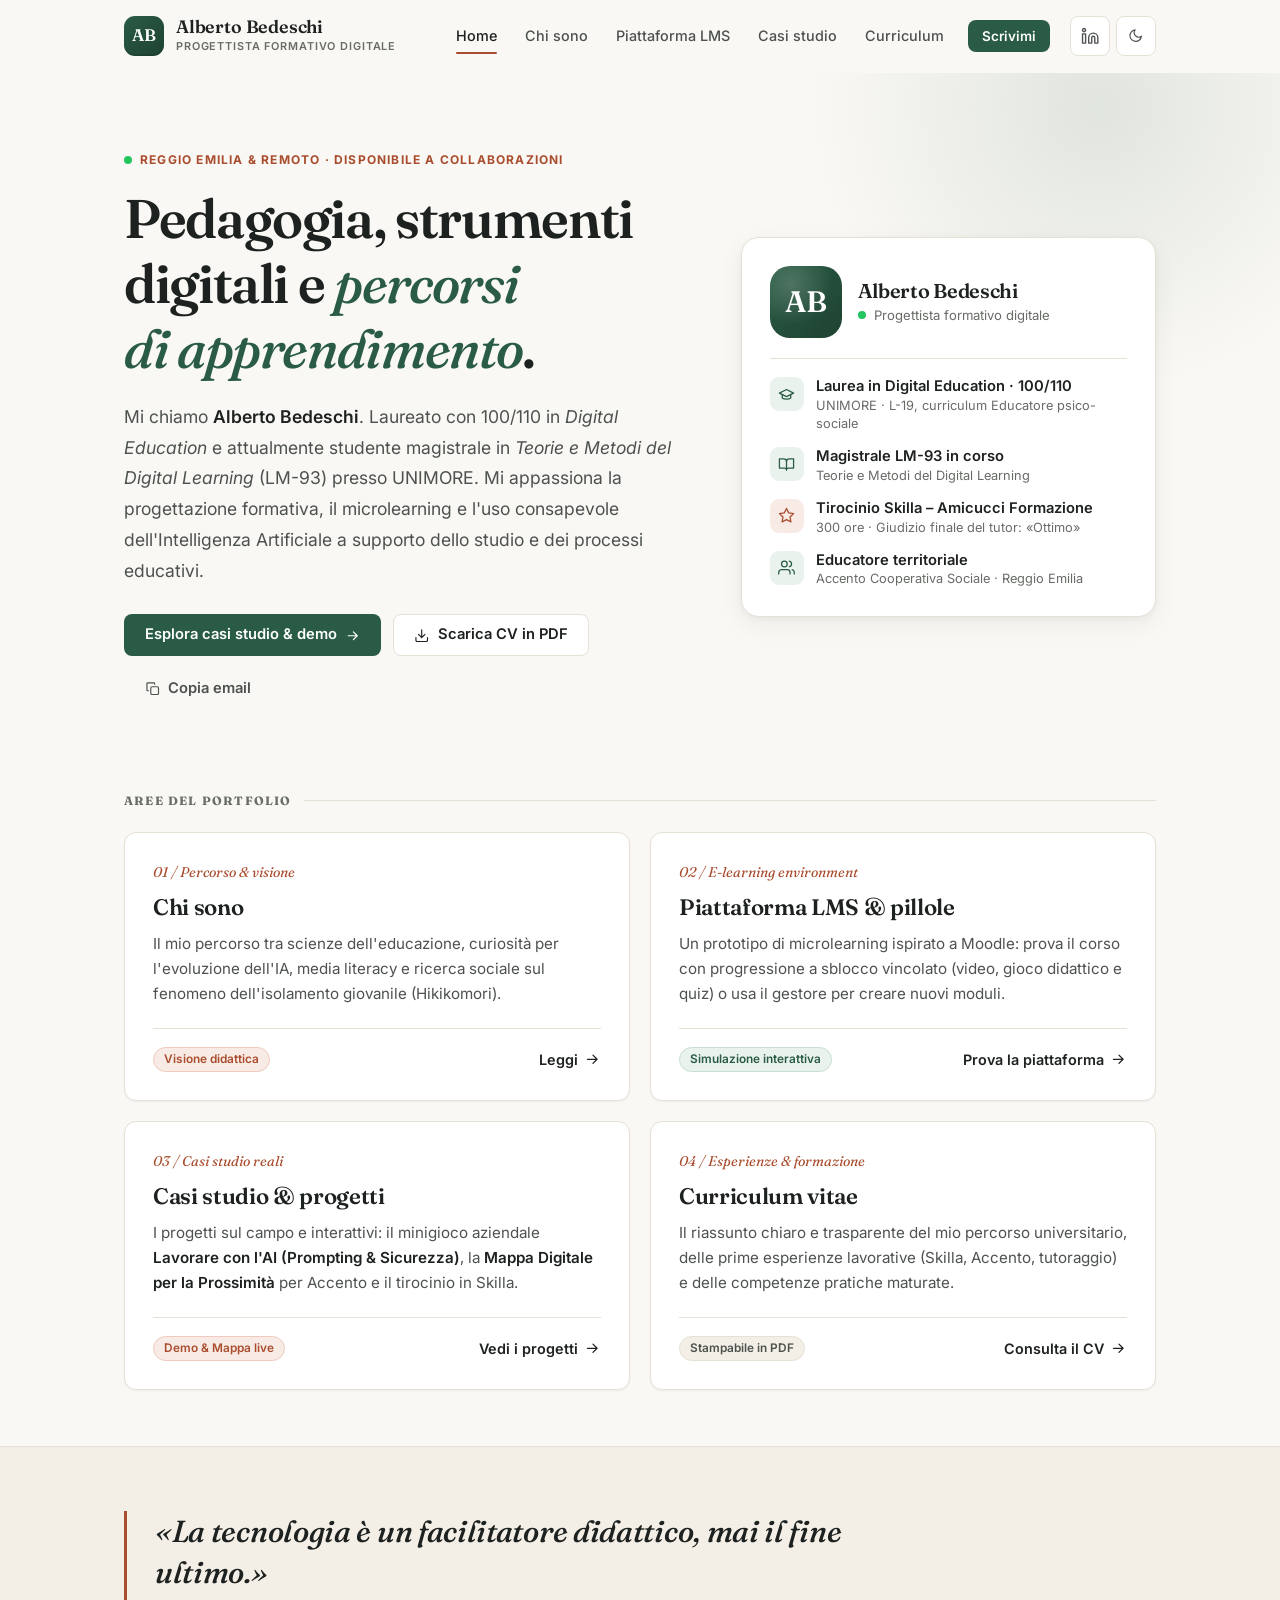
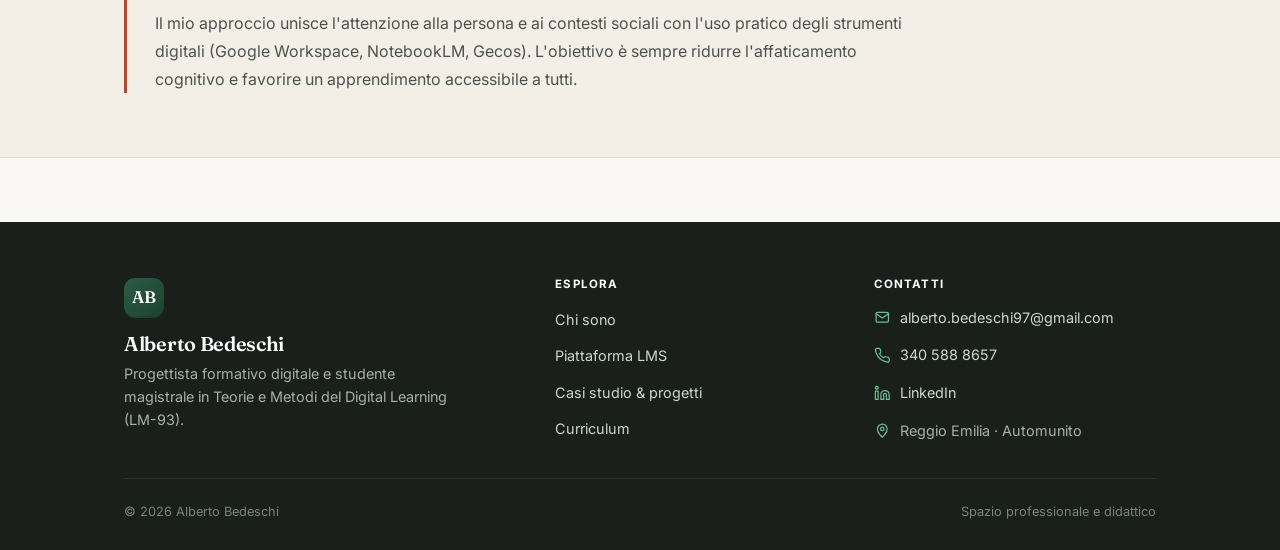
==== commit 1cf26221: "style(ui): prevent navbar wrap, clean hero CTAs, simplify LMS toolbar, balance Gamindo case study on" ====
--- a/index.html
+++ b/index.html
@@ -18,7 +18,7 @@
   <link rel="preconnect" href="https://fonts.googleapis.com">
   <link rel="preconnect" href="https://fonts.gstatic.com" crossorigin>
   <link rel="stylesheet" href="https://fonts.googleapis.com/css2?family=Fraunces:ital,opsz,wght@0,9..144,500;0,9..144,600;1,9..144,500&family=Inter:wght@400;500;600;700&display=swap">
-  <link rel="stylesheet" href="styles.css?v=20261117">
+  <link rel="stylesheet" href="styles.css?v=20261119">
   <script>(function(){var d=document.documentElement,t;d.classList.add('js');try{t=localStorage.getItem('ab-theme')}catch(e){}if(!t)t=window.matchMedia('(prefers-color-scheme: dark)').matches?'dark':'light';d.setAttribute('data-theme',t)})();</script>
   <script type="application/ld+json">
   {
@@ -83,16 +83,13 @@
             Mi chiamo <strong>Alberto Bedeschi</strong>. Laureato con 100/110 in <em>Digital Education</em> e attualmente studente magistrale in <em>Teorie e Metodi del Digital Learning</em> (LM-93) presso UNIMORE. Mi appassiona la progettazione formativa, il microlearning e l'uso consapevole dell'Intelligenza Artificiale a supporto dello studio e dei processi educativi.
           </p>
           <div class="cta-row">
-            <a href="Alberto_Bedeschi_CV.pdf?v=3" download="Alberto_Bedeschi_CV.pdf" class="btn btn-primary" title="Scarica direttamente il Curriculum Vitae in formato PDF A4">
+            <a href="progetti.html" class="btn btn-primary" title="Esplora i casi studio e le demo interattive">
+              Esplora casi studio &amp; demo <svg class="icon" aria-hidden="true"><use href="#i-arrow-right"></use></svg>
+            </a>
+            <a href="Alberto_Bedeschi_CV.pdf?v=3" download="Alberto_Bedeschi_CV.pdf" class="btn btn-secondary" title="Scarica direttamente il Curriculum Vitae in formato PDF A4">
               <svg class="icon" aria-hidden="true"><use href="#i-download"></use></svg>Scarica CV in PDF
             </a>
-            <a href="https://www.linkedin.com/in/alberto-bedeschi" target="_blank" rel="noopener noreferrer" class="btn btn-secondary" title="Profilo LinkedIn di Alberto Bedeschi">
-              <svg class="icon" aria-hidden="true"><use href="#i-linkedin"></use></svg>LinkedIn
-            </a>
-            <a href="mailto:alberto.bedeschi97@gmail.com" class="btn btn-secondary">
-              <svg class="icon" aria-hidden="true"><use href="#i-mail"></use></svg>Scrivimi una mail
-            </a>
-            <button type="button" class="btn btn-secondary" data-copy="alberto.bedeschi97@gmail.com" title="Copia indirizzo email">
+            <button type="button" class="btn btn-ghost" data-copy="alberto.bedeschi97@gmail.com" title="Copia indirizzo email">
               <svg class="icon" aria-hidden="true"><use href="#i-copy"></use></svg>Copia email
             </button>
           </div>
@@ -233,6 +230,6 @@
     </div>
   </footer>
 
-  <script src="main.js"></script>
+  <script src="main.js?v=20261119"></script>
 </body>
 </html>
--- a/styles.css
+++ b/styles.css
@@ -333,6 +333,7 @@
   padding: 8px 12px;
   border-radius: var(--radius-sm);
   position: relative;
+  white-space: nowrap;
   transition: color 0.2s ease, background-color 0.2s ease;
 }
 .nav-menu a:not(.btn):hover {
@@ -1007,7 +1008,35 @@
 .map-embed-header span { display: inline-flex; align-items: center; gap: 8px; }
 .map-live { color: #6ee7b7; font-size: 0.75rem; }
 .map-embed iframe { width: 100%; height: 380px; border: 0; background: var(--surface-2); }
+.map-embed.gamindo-embed iframe { height: 590px; }
 .map-caption { font-size: 0.8rem; color: var(--text-soft); margin-top: 10px; text-align: center; }
+
+.case-metrics {
+  display: grid;
+  grid-template-columns: repeat(2, 1fr);
+  gap: 10px;
+  margin-top: 22px;
+}
+.case-metric-card {
+  background: var(--surface-2);
+  border: 1px solid var(--border);
+  border-radius: var(--radius-sm);
+  padding: 12px 14px;
+}
+.case-metric-val {
+  display: block;
+  font-family: var(--font-serif);
+  font-size: 1.2rem;
+  font-weight: 600;
+  color: var(--accent);
+  line-height: 1.2;
+}
+.case-metric-lbl {
+  display: block;
+  font-size: 0.78rem;
+  color: var(--text-soft);
+  margin-top: 2px;
+}
 
 /* 9. CURRICULUM ============================================ */
 .cv-toolbar {
@@ -1254,8 +1283,30 @@
   background: rgba(169, 77, 46, 0.22);
   color: #f7a88e;
 }
+.lms-toolbar-brand {
+  display: inline-flex;
+  align-items: center;
+  gap: 10px;
+  font-size: 0.82rem;
+  font-weight: 600;
+  color: #f2efe9;
+  min-width: 0;
+}
+.lms-toolbar-count {
+  font-size: 0.72rem;
+  font-weight: 700;
+  text-transform: uppercase;
+  letter-spacing: 0.05em;
+  padding: 2px 9px;
+  border-radius: var(--radius-pill);
+  background: rgba(109, 187, 147, 0.16);
+  color: #8fd0ae;
+  border: 1px solid rgba(109, 187, 147, 0.3);
+  white-space: nowrap;
+}
+
 .lms-switch-btn.is-unlocked:hover {
-  background: var(--terracotta);
+  background: var(--terra);
   color: #fff;
 }
 
@@ -2409,16 +2460,20 @@
 }
 
 /* 14. RESPONSIVE =========================================== */
+@media (max-width: 1080px) {
+  .nav-wrapper { gap: 12px; }
+  .brand-role { display: none; }
+  .nav-menu a:not(.btn) { padding: 8px 9px; font-size: 0.86rem; }
+}
+
 @media (max-width: 960px) {
   .hero-grid { grid-template-columns: 1fr; gap: 40px; }
   .profile-card { max-width: 560px; }
   .task-grid { grid-template-columns: 1fr 1fr; }
   .footer-inner { grid-template-columns: 1fr 1fr; }
   .footer-brand { grid-column: 1 / -1; }
-}
-
-@media (max-width: 900px) {
-  /* Menu mobile */
+
+  /* Menu mobile (attivo sotto 960px per evitare wrap su laptop/tablet) */
   .nav-toggle { display: inline-grid; }
   .nav-actions { margin-left: auto; }
   .site-nav {
@@ -2440,7 +2495,7 @@
   }
   .site-header.nav-open .site-nav { opacity: 1; visibility: visible; transform: none; }
   .nav-menu { flex-direction: column; align-items: stretch; gap: 2px; }
-  .nav-menu a:not(.btn) { padding: 13px 14px; font-size: 1rem; }
+  .nav-menu a:not(.btn) { padding: 13px 14px; font-size: 1rem; white-space: normal; }
   .nav-menu a[aria-current="page"] { background: var(--surface-2); }
   .nav-menu a[aria-current="page"]::after { left: 0; right: auto; top: 10px; bottom: 10px; width: 3px; height: auto; }
   .nav-menu .nav-cta { margin: 12px 0 0; width: 100%; padding: 13px; }
@@ -2575,6 +2630,9 @@
   .step-row { flex-wrap: wrap; }
   .step-row-actions { width: 100%; justify-content: flex-end; padding-left: 36px; }
   .map-embed iframe { height: 320px; }
+  .map-embed.gamindo-embed iframe { height: 480px; max-height: 74vh; }
+  .quick-jump { gap: 6px; }
+  .quick-jump-pill { padding: 5px 11px; font-size: 0.78rem; }
   .timeline-item { padding-left: 32px; }
   .lang-row { grid-template-columns: 80px 1fr auto; }
 }
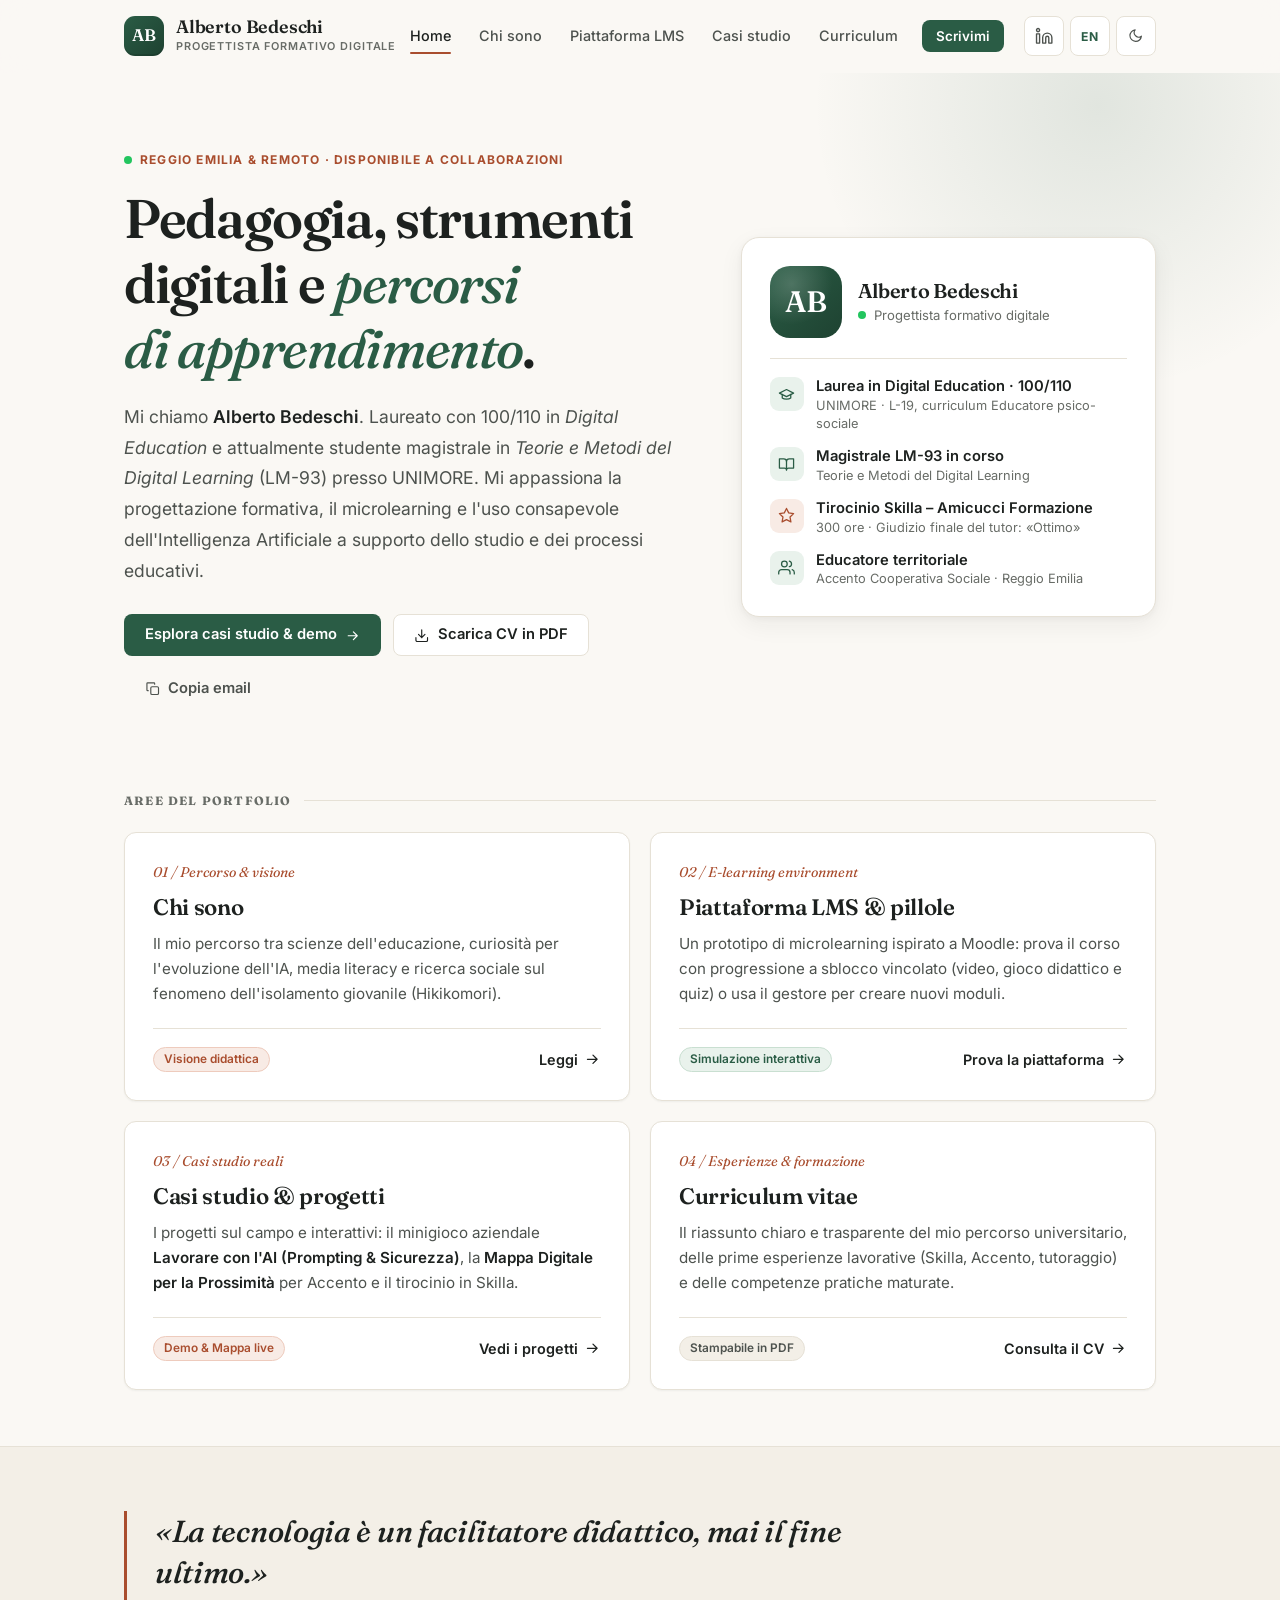
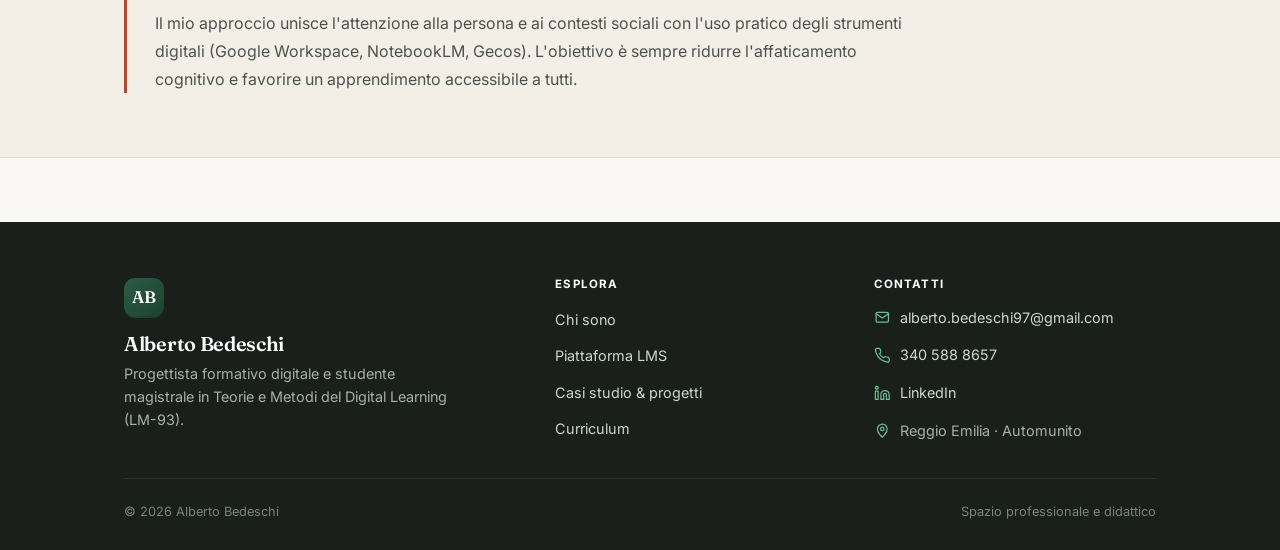
==== commit a372ae46: "feat(portfolio): add og-card, IT/EN switcher, Contact modal, SCORM 1.2 zip exporter, and Hikikomori " ====
--- a/index.html
+++ b/index.html
@@ -13,7 +13,11 @@
   <meta property="og:site_name" content="Alberto Bedeschi — Portfolio">
   <meta property="og:title" content="Alberto Bedeschi — Progettista Formativo Digitale">
   <meta property="og:description" content="Pedagogia, strumenti digitali e percorsi di apprendimento: casi studio, un prototipo LMS interattivo e il curriculum.">
-  <meta name="twitter:card" content="summary">
+  <meta property="og:image" content="https://albib97.github.io/og-card.png">
+  <meta property="og:image:width" content="1200">
+  <meta property="og:image:height" content="630">
+  <meta name="twitter:card" content="summary_large_image">
+  <meta name="twitter:image" content="https://albib97.github.io/og-card.png">
   <link rel="icon" href="favicon.svg" type="image/svg+xml">
   <link rel="preconnect" href="https://fonts.googleapis.com">
   <link rel="preconnect" href="https://fonts.gstatic.com" crossorigin>
@@ -44,23 +48,24 @@
         <span class="brand-mark" aria-hidden="true">AB</span>
         <span class="brand-text">
           <span class="brand-name">Alberto Bedeschi</span>
-          <span class="brand-role">Progettista Formativo Digitale</span>
+          <span class="brand-role" data-i18n="brand.role">Progettista Formativo Digitale</span>
         </span>
       </a>
       <nav id="site-nav" class="site-nav" aria-label="Navigazione principale">
         <ul class="nav-menu">
-          <li><a href="index.html" aria-current="page">Home</a></li>
-          <li><a href="chi-sono.html">Chi sono</a></li>
-          <li><a href="lms.html">Piattaforma LMS</a></li>
-          <li><a href="progetti.html">Casi studio</a></li>
-          <li><a href="profilo.html">Curriculum</a></li>
-          <li><a href="mailto:alberto.bedeschi97@gmail.com" class="btn btn-primary btn-sm nav-cta">Scrivimi</a></li>
+          <li><a href="index.html" aria-current="page" data-i18n="nav.home">Home</a></li>
+          <li><a href="chi-sono.html" data-i18n="nav.about">Chi sono</a></li>
+          <li><a href="lms.html" data-i18n="nav.lms">Piattaforma LMS</a></li>
+          <li><a href="progetti.html" data-i18n="nav.projects">Casi studio</a></li>
+          <li><a href="profilo.html" data-i18n="nav.cv">Curriculum</a></li>
+          <li><a href="mailto:alberto.bedeschi97@gmail.com" class="btn btn-primary btn-sm nav-cta" data-contact-trigger data-i18n="nav.cta">Scrivimi</a></li>
         </ul>
       </nav>
       <div class="nav-actions">
         <a href="https://www.linkedin.com/in/alberto-bedeschi" target="_blank" rel="noopener noreferrer" class="icon-btn" aria-label="Profilo LinkedIn" title="LinkedIn">
           <svg class="icon" aria-hidden="true"><use href="#i-linkedin"></use></svg>
         </a>
+        <button class="icon-btn lang-toggle" type="button" data-lang-toggle aria-label="Switch language to English" title="Switch language (IT / EN)">EN</button>
         <button class="icon-btn theme-toggle" type="button" data-theme-toggle aria-label="Attiva tema scuro">
           <svg class="icon icon-moon" aria-hidden="true"><use href="#i-moon"></use></svg>
           <svg class="icon icon-sun" aria-hidden="true"><use href="#i-sun"></use></svg>
@@ -77,19 +82,19 @@
     <section class="hero">
       <div class="container hero-grid">
         <div class="reveal">
-          <div class="intro-tag"><span class="status-dot" aria-hidden="true"></span>Reggio Emilia &amp; remoto · Disponibile a collaborazioni</div>
-          <h1 class="intro-title">Pedagogia, strumenti digitali e <em>percorsi di apprendimento</em>.</h1>
-          <p class="intro-lead">
+          <div class="intro-tag" data-i18n-html="home.tag"><span class="status-dot" aria-hidden="true"></span>Reggio Emilia &amp; remoto · Disponibile a collaborazioni</div>
+          <h1 class="intro-title" data-i18n-html="home.title">Pedagogia, strumenti digitali e <em>percorsi di apprendimento</em>.</h1>
+          <p class="intro-lead" data-i18n-html="home.lead">
             Mi chiamo <strong>Alberto Bedeschi</strong>. Laureato con 100/110 in <em>Digital Education</em> e attualmente studente magistrale in <em>Teorie e Metodi del Digital Learning</em> (LM-93) presso UNIMORE. Mi appassiona la progettazione formativa, il microlearning e l'uso consapevole dell'Intelligenza Artificiale a supporto dello studio e dei processi educativi.
           </p>
           <div class="cta-row">
-            <a href="progetti.html" class="btn btn-primary" title="Esplora i casi studio e le demo interattive">
+            <a href="progetti.html" class="btn btn-primary" title="Esplora i casi studio e le demo interattive" data-i18n-html="home.cta.projects">
               Esplora casi studio &amp; demo <svg class="icon" aria-hidden="true"><use href="#i-arrow-right"></use></svg>
             </a>
-            <a href="Alberto_Bedeschi_CV.pdf?v=3" download="Alberto_Bedeschi_CV.pdf" class="btn btn-secondary" title="Scarica direttamente il Curriculum Vitae in formato PDF A4">
+            <a href="Alberto_Bedeschi_CV.pdf?v=3" download="Alberto_Bedeschi_CV.pdf" class="btn btn-secondary" title="Scarica direttamente il Curriculum Vitae in formato PDF A4" data-i18n-html="home.cta.cv">
               <svg class="icon" aria-hidden="true"><use href="#i-download"></use></svg>Scarica CV in PDF
             </a>
-            <button type="button" class="btn btn-ghost" data-copy="alberto.bedeschi97@gmail.com" title="Copia indirizzo email">
+            <button type="button" class="btn btn-ghost" data-copy="alberto.bedeschi97@gmail.com" title="Copia indirizzo email" data-i18n-html="home.cta.copy">
               <svg class="icon" aria-hidden="true"><use href="#i-copy"></use></svg>Copia email
             </button>
           </div>
@@ -100,36 +105,36 @@
             <span class="profile-monogram" aria-hidden="true">AB</span>
             <div>
               <h2 class="profile-name">Alberto Bedeschi</h2>
-              <div class="profile-status"><span class="status-dot" aria-hidden="true"></span>Progettista formativo digitale</div>
+              <div class="profile-status" data-i18n-html="home.card.status"><span class="status-dot" aria-hidden="true"></span>Progettista formativo digitale</div>
             </div>
           </div>
           <ul class="fact-list">
             <li>
               <span class="fact-icon"><svg class="icon" aria-hidden="true"><use href="#i-cap"></use></svg></span>
               <div>
-                <div class="fact-title">Laurea in Digital Education · 100/110</div>
-                <div class="fact-sub">UNIMORE · L-19, curriculum Educatore psico-sociale</div>
+                <div class="fact-title" data-i18n="home.fact1.title">Laurea in Digital Education · 100/110</div>
+                <div class="fact-sub" data-i18n="home.fact1.sub">UNIMORE · L-19, curriculum Educatore psico-sociale</div>
               </div>
             </li>
             <li>
               <span class="fact-icon"><svg class="icon" aria-hidden="true"><use href="#i-book"></use></svg></span>
               <div>
-                <div class="fact-title">Magistrale LM-93 in corso</div>
-                <div class="fact-sub">Teorie e Metodi del Digital Learning</div>
+                <div class="fact-title" data-i18n="home.fact2.title">Magistrale LM-93 in corso</div>
+                <div class="fact-sub" data-i18n="home.fact2.sub">Teorie e Metodi del Digital Learning</div>
               </div>
             </li>
             <li>
               <span class="fact-icon terra"><svg class="icon" aria-hidden="true"><use href="#i-star"></use></svg></span>
               <div>
-                <div class="fact-title">Tirocinio Skilla – Amicucci Formazione</div>
-                <div class="fact-sub">300 ore · Giudizio finale del tutor: «Ottimo»</div>
+                <div class="fact-title" data-i18n="home.fact3.title">Tirocinio Skilla – Amicucci Formazione</div>
+                <div class="fact-sub" data-i18n="home.fact3.sub">300 ore · Giudizio finale del tutor: «Ottimo»</div>
               </div>
             </li>
             <li>
               <span class="fact-icon"><svg class="icon" aria-hidden="true"><use href="#i-users"></use></svg></span>
               <div>
-                <div class="fact-title">Educatore territoriale</div>
-                <div class="fact-sub">Accento Cooperativa Sociale · Reggio Emilia</div>
+                <div class="fact-title" data-i18n="home.fact4.title">Educatore territoriale</div>
+                <div class="fact-sub" data-i18n="home.fact4.sub">Accento Cooperativa Sociale · Reggio Emilia</div>
               </div>
             </li>
           </ul>
@@ -140,45 +145,45 @@
     <!-- Aree del portfolio -->
     <section class="section-tight" aria-labelledby="aree-title">
       <div class="container">
-        <h2 class="section-label" id="aree-title">Aree del portfolio</h2>
+        <h2 class="section-label" id="aree-title" data-i18n="home.areas.label">Aree del portfolio</h2>
         <div class="overview-grid reveal-stagger">
           <article class="overview-card">
-            <div class="card-num">01 / Percorso &amp; visione</div>
-            <h3 class="card-title">Chi sono</h3>
-            <p class="card-text">Il mio percorso tra scienze dell'educazione, curiosità per l'evoluzione dell'IA, media literacy e ricerca sociale sul fenomeno dell'isolamento giovanile (Hikikomori).</p>
-            <div class="card-foot">
-              <span class="badge badge-terra">Visione didattica</span>
-              <a href="chi-sono.html" class="card-link">Leggi <svg class="icon" aria-hidden="true"><use href="#i-arrow-right"></use></svg></a>
-            </div>
-          </article>
-
-          <article class="overview-card">
-            <div class="card-num">02 / E-learning environment</div>
-            <h3 class="card-title">Piattaforma LMS &amp; pillole</h3>
-            <p class="card-text">Un prototipo di microlearning ispirato a Moodle: prova il corso con progressione a sblocco vincolato (video, gioco didattico e quiz) o usa il gestore per creare nuovi moduli.</p>
-            <div class="card-foot">
-              <span class="badge badge-green">Simulazione interattiva</span>
-              <a href="lms.html" class="card-link">Prova la piattaforma <svg class="icon" aria-hidden="true"><use href="#i-arrow-right"></use></svg></a>
-            </div>
-          </article>
-
-          <article class="overview-card">
-            <div class="card-num">03 / Casi studio reali</div>
-            <h3 class="card-title">Casi studio &amp; progetti</h3>
-            <p class="card-text">I progetti sul campo e interattivi: il minigioco aziendale <strong>Lavorare con l'AI (Prompting &amp; Sicurezza)</strong>, la <strong>Mappa Digitale per la Prossimità</strong> per Accento e il tirocinio in Skilla.</p>
-            <div class="card-foot">
-              <span class="badge badge-terra">Demo &amp; Mappa live</span>
-              <a href="progetti.html" class="card-link">Vedi i progetti <svg class="icon" aria-hidden="true"><use href="#i-arrow-right"></use></svg></a>
-            </div>
-          </article>
-
-          <article class="overview-card">
-            <div class="card-num">04 / Esperienze &amp; formazione</div>
-            <h3 class="card-title">Curriculum vitae</h3>
-            <p class="card-text">Il riassunto chiaro e trasparente del mio percorso universitario, delle prime esperienze lavorative (Skilla, Accento, tutoraggio) e delle competenze pratiche maturate.</p>
-            <div class="card-foot">
-              <span class="badge">Stampabile in PDF</span>
-              <a href="profilo.html" class="card-link">Consulta il CV <svg class="icon" aria-hidden="true"><use href="#i-arrow-right"></use></svg></a>
+            <div class="card-num" data-i18n="home.area1.num">01 / Percorso &amp; visione</div>
+            <h3 class="card-title" data-i18n="home.area1.title">Chi sono</h3>
+            <p class="card-text" data-i18n="home.area1.text">Il mio percorso tra scienze dell'educazione, curiosità per l'evoluzione dell'IA, media literacy e ricerca sociale sul fenomeno dell'isolamento giovanile (Hikikomori).</p>
+            <div class="card-foot">
+              <span class="badge badge-terra" data-i18n="home.area1.badge">Visione didattica</span>
+              <a href="chi-sono.html" class="card-link" data-i18n-html="home.area1.link">Leggi <svg class="icon" aria-hidden="true"><use href="#i-arrow-right"></use></svg></a>
+            </div>
+          </article>
+
+          <article class="overview-card">
+            <div class="card-num" data-i18n="home.area2.num">02 / E-learning environment</div>
+            <h3 class="card-title" data-i18n="home.area2.title">Piattaforma LMS &amp; pillole</h3>
+            <p class="card-text" data-i18n="home.area2.text">Un prototipo di microlearning ispirato a Moodle: prova il corso con progressione a sblocco vincolato (video, gioco didattico e quiz) o usa il gestore per creare nuovi moduli.</p>
+            <div class="card-foot">
+              <span class="badge badge-green" data-i18n="home.area2.badge">Simulazione interattiva</span>
+              <a href="lms.html" class="card-link" data-i18n-html="home.area2.link">Prova la piattaforma <svg class="icon" aria-hidden="true"><use href="#i-arrow-right"></use></svg></a>
+            </div>
+          </article>
+
+          <article class="overview-card">
+            <div class="card-num" data-i18n="home.area3.num">03 / Casi studio reali</div>
+            <h3 class="card-title" data-i18n="home.area3.title">Casi studio &amp; progetti</h3>
+            <p class="card-text" data-i18n-html="home.area3.text">I progetti sul campo e interattivi: il minigioco aziendale <strong>Lavorare con l'AI (Prompting &amp; Sicurezza)</strong>, la <strong>Mappa Digitale per la Prossimità</strong> per Accento e il tirocinio in Skilla.</p>
+            <div class="card-foot">
+              <span class="badge badge-terra" data-i18n="home.area3.badge">Demo &amp; Mappa live</span>
+              <a href="progetti.html" class="card-link" data-i18n-html="home.area3.link">Vedi i progetti <svg class="icon" aria-hidden="true"><use href="#i-arrow-right"></use></svg></a>
+            </div>
+          </article>
+
+          <article class="overview-card">
+            <div class="card-num" data-i18n="home.area4.num">04 / Esperienze &amp; formazione</div>
+            <h3 class="card-title" data-i18n="home.area4.title">Curriculum vitae</h3>
+            <p class="card-text" data-i18n="home.area4.text">Il riassunto chiaro e trasparente del mio percorso universitario, delle prime esperienze lavorative (Skilla, Accento, tutoraggio) e delle competenze pratiche maturate.</p>
+            <div class="card-foot">
+              <span class="badge" data-i18n="home.area4.badge">Stampabile in PDF</span>
+              <a href="profilo.html" class="card-link" data-i18n-html="home.area4.link">Consulta il CV <svg class="icon" aria-hidden="true"><use href="#i-arrow-right"></use></svg></a>
             </div>
           </article>
         </div>
@@ -189,8 +194,8 @@
     <section class="quote-band">
       <div class="container">
         <blockquote class="reveal">
-          <p>«La tecnologia è un facilitatore didattico, mai il fine ultimo.»</p>
-          <p>Il mio approccio unisce l'attenzione alla persona e ai contesti sociali con l'uso pratico degli strumenti digitali (Google Workspace, NotebookLM, Gecos). L'obiettivo è sempre ridurre l'affaticamento cognitivo e favorire un apprendimento accessibile a tutti.</p>
+          <p data-i18n="home.quote.1">«La tecnologia è un facilitatore didattico, mai il fine ultimo.»</p>
+          <p data-i18n="home.quote.2">Il mio approccio unisce l'attenzione alla persona e ai contesti sociali con l'uso pratico degli strumenti digitali (Google Workspace, NotebookLM, Gecos). L'obiettivo è sempre ridurre l'affaticamento cognitivo e favorire un apprendimento accessibile a tutti.</p>
         </blockquote>
       </div>
     </section>
@@ -202,34 +207,35 @@
         <div class="footer-brand">
           <span class="brand-mark" aria-hidden="true">AB</span>
           <h2>Alberto Bedeschi</h2>
-          <p>Progettista formativo digitale e studente magistrale in Teorie e Metodi del Digital Learning (LM-93).</p>
+          <p data-i18n="footer.bio">Progettista formativo digitale e studente magistrale in Teorie e Metodi del Digital Learning (LM-93).</p>
         </div>
         <div class="footer-col">
-          <h3>Esplora</h3>
+          <h3 data-i18n="footer.explore">Esplora</h3>
           <ul>
-            <li><a href="chi-sono.html">Chi sono</a></li>
-            <li><a href="lms.html">Piattaforma LMS</a></li>
-            <li><a href="progetti.html">Casi studio &amp; progetti</a></li>
-            <li><a href="profilo.html">Curriculum</a></li>
+            <li><a href="chi-sono.html" data-i18n="nav.about">Chi sono</a></li>
+            <li><a href="lms.html" data-i18n="nav.lms">Piattaforma LMS</a></li>
+            <li><a href="progetti.html" data-i18n="footer.projects">Casi studio &amp; progetti</a></li>
+            <li><a href="profilo.html" data-i18n="nav.cv">Curriculum</a></li>
           </ul>
         </div>
         <div class="footer-col">
-          <h3>Contatti</h3>
+          <h3 data-i18n="footer.contacts">Contatti</h3>
           <ul>
             <li><a href="mailto:alberto.bedeschi97@gmail.com"><svg class="icon" aria-hidden="true"><use href="#i-mail"></use></svg>alberto.bedeschi97@gmail.com</a></li>
             <li><a href="tel:+393405888657"><svg class="icon" aria-hidden="true"><use href="#i-phone"></use></svg>340 588 8657</a></li>
             <li><a href="https://www.linkedin.com/in/alberto-bedeschi" target="_blank" rel="noopener noreferrer"><svg class="icon" aria-hidden="true"><use href="#i-linkedin"></use></svg>LinkedIn</a></li>
-            <li><span><svg class="icon" aria-hidden="true"><use href="#i-pin"></use></svg>Reggio Emilia · Automunito</span></li>
+            <li><span><svg class="icon" aria-hidden="true"><use href="#i-pin"></use></svg><span data-i18n="footer.location">Reggio Emilia · Automunito</span></span></li>
           </ul>
         </div>
       </div>
       <div class="footer-copy">
         <span>© <span data-year>2026</span> Alberto Bedeschi</span>
-        <span>Spazio professionale e didattico</span>
+        <span data-i18n="footer.tagline">Spazio professionale e didattico</span>
       </div>
     </div>
   </footer>
 
   <script src="main.js?v=20261119"></script>
+  <script src="i18n.js?v=20261119"></script>
 </body>
 </html>
--- a/styles.css
+++ b/styles.css
@@ -377,6 +377,73 @@
 [data-theme="dark"] .theme-toggle .icon-sun { display: block; }
 [data-theme="dark"] .theme-toggle .icon-moon { display: none; }
 
+.lang-toggle {
+  font-family: var(--font-sans);
+  font-size: 0.76rem;
+  font-weight: 700;
+  letter-spacing: 0.05em;
+  color: var(--accent);
+}
+.lang-toggle[aria-pressed="true"] {
+  background: var(--accent-soft);
+  border-color: var(--accent-soft-border);
+  color: var(--accent);
+}
+
+.contact-modal-actions {
+  display: flex;
+  flex-direction: column;
+  gap: 10px;
+}
+.contact-modal-subrow {
+  display: flex;
+  flex-wrap: wrap;
+  justify-content: center;
+  gap: 8px;
+  padding-top: 8px;
+  border-top: 1px dashed var(--border);
+  margin-top: 4px;
+}
+
+.thesis-preview {
+  margin-top: 22px;
+  background: var(--surface-2);
+  border: 1px solid var(--border);
+  border-left: 3px solid var(--terra);
+  border-radius: 0 var(--radius) var(--radius) 0;
+  padding: 14px 18px;
+}
+.thesis-preview summary {
+  cursor: pointer;
+  font-weight: 600;
+  font-size: 0.94rem;
+  color: var(--text);
+  list-style: none;
+  display: flex;
+  align-items: center;
+  justify-content: space-between;
+  gap: 10px;
+}
+.thesis-preview summary::-webkit-details-marker { display: none; }
+.thesis-preview summary::after {
+  content: "+";
+  font-size: 1.15rem;
+  font-weight: 700;
+  color: var(--terra);
+  transition: transform 0.2s ease;
+}
+.thesis-preview[open] summary::after { content: "−"; }
+.thesis-preview-body {
+  margin-top: 12px;
+  padding-top: 12px;
+  border-top: 1px solid var(--border);
+}
+.thesis-preview-body p {
+  font-size: 0.92rem;
+  line-height: 1.65;
+  margin-bottom: 12px;
+}
+
 .nav-toggle { display: none; }
 .nav-toggle-bars {
   position: relative;
@@ -2460,20 +2527,14 @@
 }
 
 /* 14. RESPONSIVE =========================================== */
-@media (max-width: 1080px) {
+@media (max-width: 1140px) {
   .nav-wrapper { gap: 12px; }
   .brand-role { display: none; }
   .nav-menu a:not(.btn) { padding: 8px 9px; font-size: 0.86rem; }
 }
 
-@media (max-width: 960px) {
-  .hero-grid { grid-template-columns: 1fr; gap: 40px; }
-  .profile-card { max-width: 560px; }
-  .task-grid { grid-template-columns: 1fr 1fr; }
-  .footer-inner { grid-template-columns: 1fr 1fr; }
-  .footer-brand { grid-column: 1 / -1; }
-
-  /* Menu mobile (attivo sotto 960px per evitare wrap su laptop/tablet) */
+@media (max-width: 1000px) {
+  /* Menu mobile (attivo sotto 1000px per garantire una sola riga su desktop/laptop) */
   .nav-toggle { display: inline-grid; }
   .nav-actions { margin-left: auto; }
   .site-nav {
@@ -2506,6 +2567,14 @@
   .lms-progress-track { width: 110px; }
 }
 
+@media (max-width: 960px) {
+  .hero-grid { grid-template-columns: 1fr; gap: 40px; }
+  .profile-card { max-width: 560px; }
+  .task-grid { grid-template-columns: 1fr 1fr; }
+  .footer-inner { grid-template-columns: 1fr 1fr; }
+  .footer-brand { grid-column: 1 / -1; }
+}
+
 @media (max-width: 768px) {
   :root { --header-h: 64px; }
   .section { padding: 44px 0; }
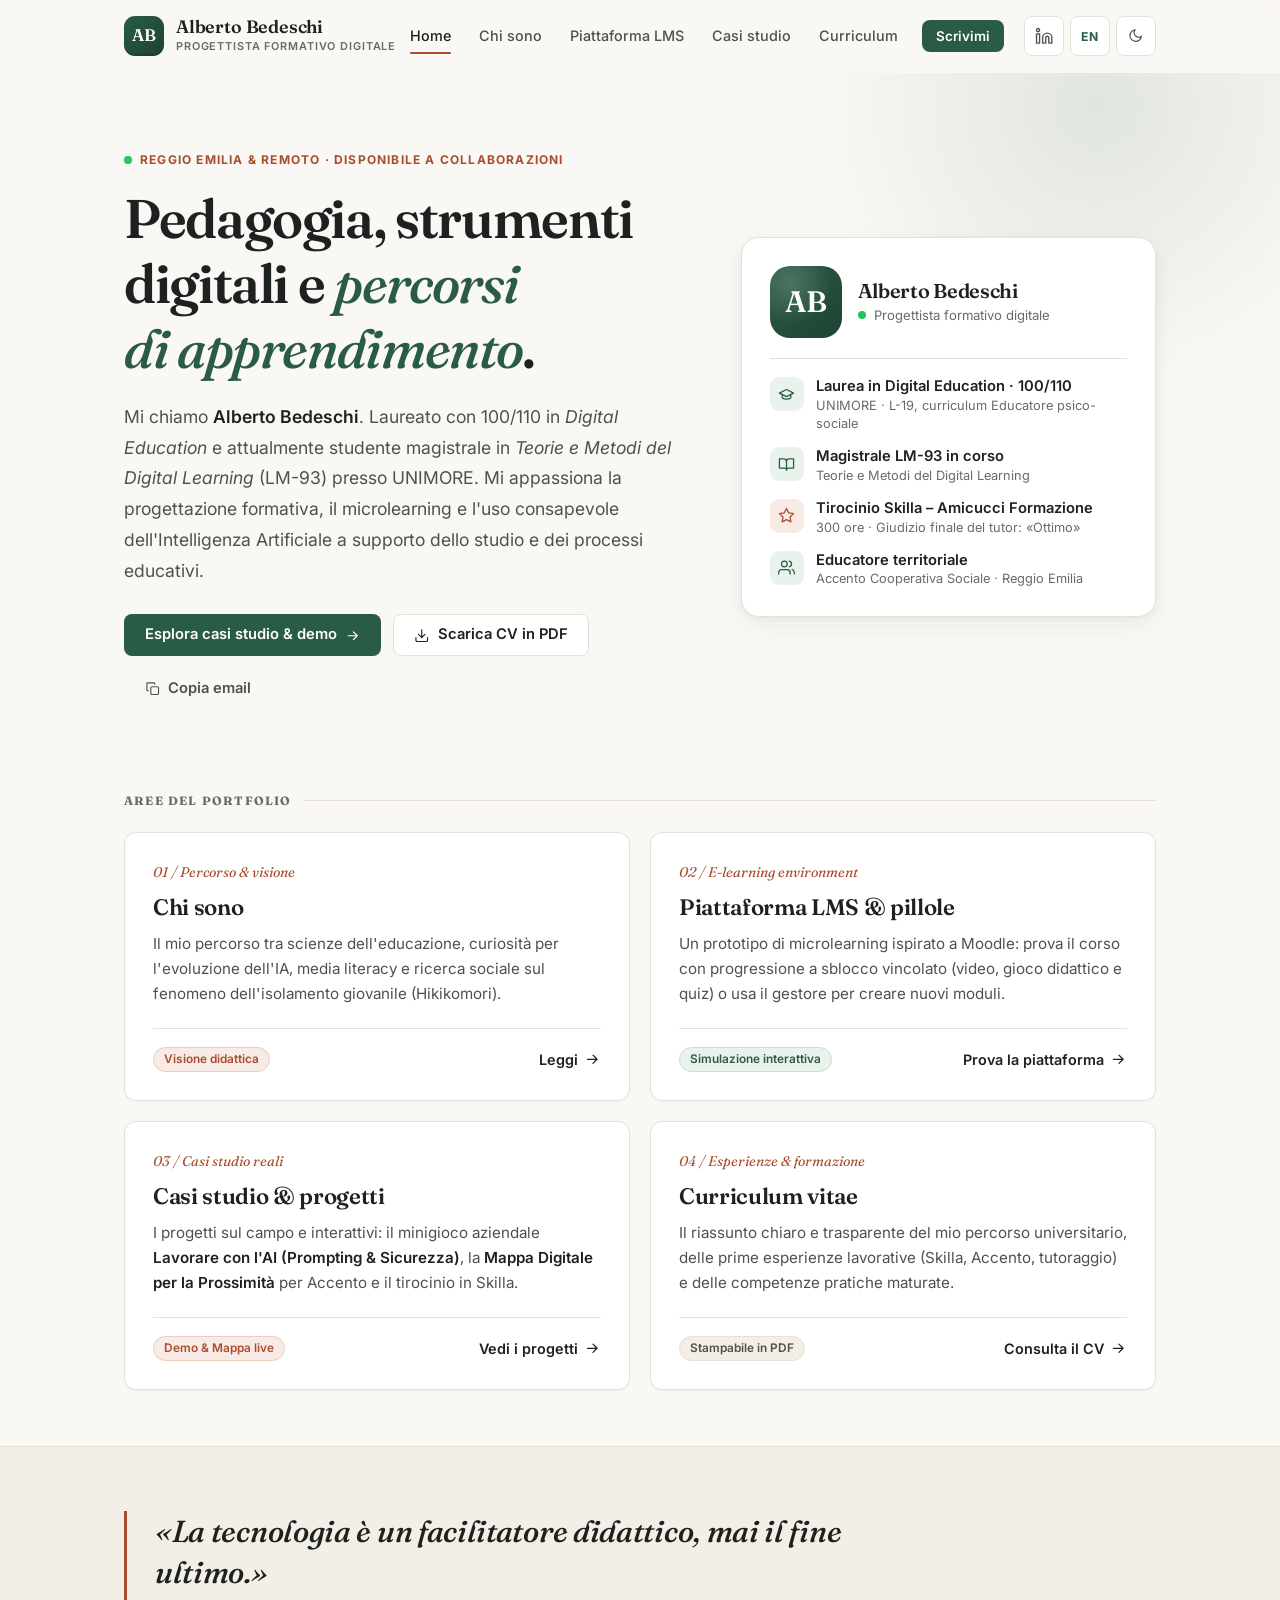
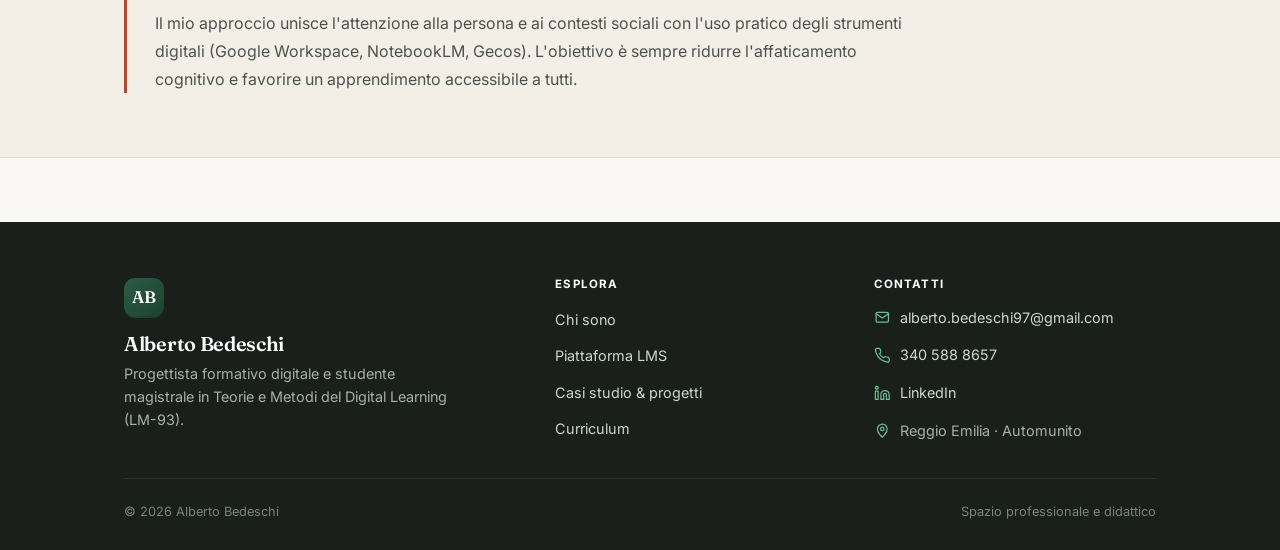
==== commit fe15b6cd: "fix(mobile): compact header brand and icon buttons below 520px to prevent brand name clipping" ====
--- a/index.html
+++ b/index.html
@@ -22,7 +22,7 @@
   <link rel="preconnect" href="https://fonts.googleapis.com">
   <link rel="preconnect" href="https://fonts.gstatic.com" crossorigin>
   <link rel="stylesheet" href="https://fonts.googleapis.com/css2?family=Fraunces:ital,opsz,wght@0,9..144,500;0,9..144,600;1,9..144,500&family=Inter:wght@400;500;600;700&display=swap">
-  <link rel="stylesheet" href="styles.css?v=20261119">
+  <link rel="stylesheet" href="styles.css?v=20261119b">
   <script>(function(){var d=document.documentElement,t;d.classList.add('js');try{t=localStorage.getItem('ab-theme')}catch(e){}if(!t)t=window.matchMedia('(prefers-color-scheme: dark)').matches?'dark':'light';d.setAttribute('data-theme',t)})();</script>
   <script type="application/ld+json">
   {
--- a/styles.css
+++ b/styles.css
@@ -2707,9 +2707,15 @@
 }
 
 @media (max-width: 520px) {
-  .container { padding: 0 18px; }
+  .container { padding: 0 16px; }
+  .nav-wrapper { gap: 8px; }
+  .brand { gap: 8px; }
   .brand-role { display: none; }
-  .brand-mark { width: 36px; height: 36px; font-size: 0.95rem; }
+  .brand-mark { width: 34px; height: 34px; font-size: 0.9rem; }
+  .brand-name { font-size: 0.96rem; }
+  .nav-actions { gap: 4px; }
+  .icon-btn { width: 34px; height: 34px; }
+  .lang-toggle { font-size: 0.72rem; }
   .cta-row .btn { flex: 1 1 100%; }
   .footer-inner { grid-template-columns: 1fr; }
   .profile-card { padding: 22px; }
